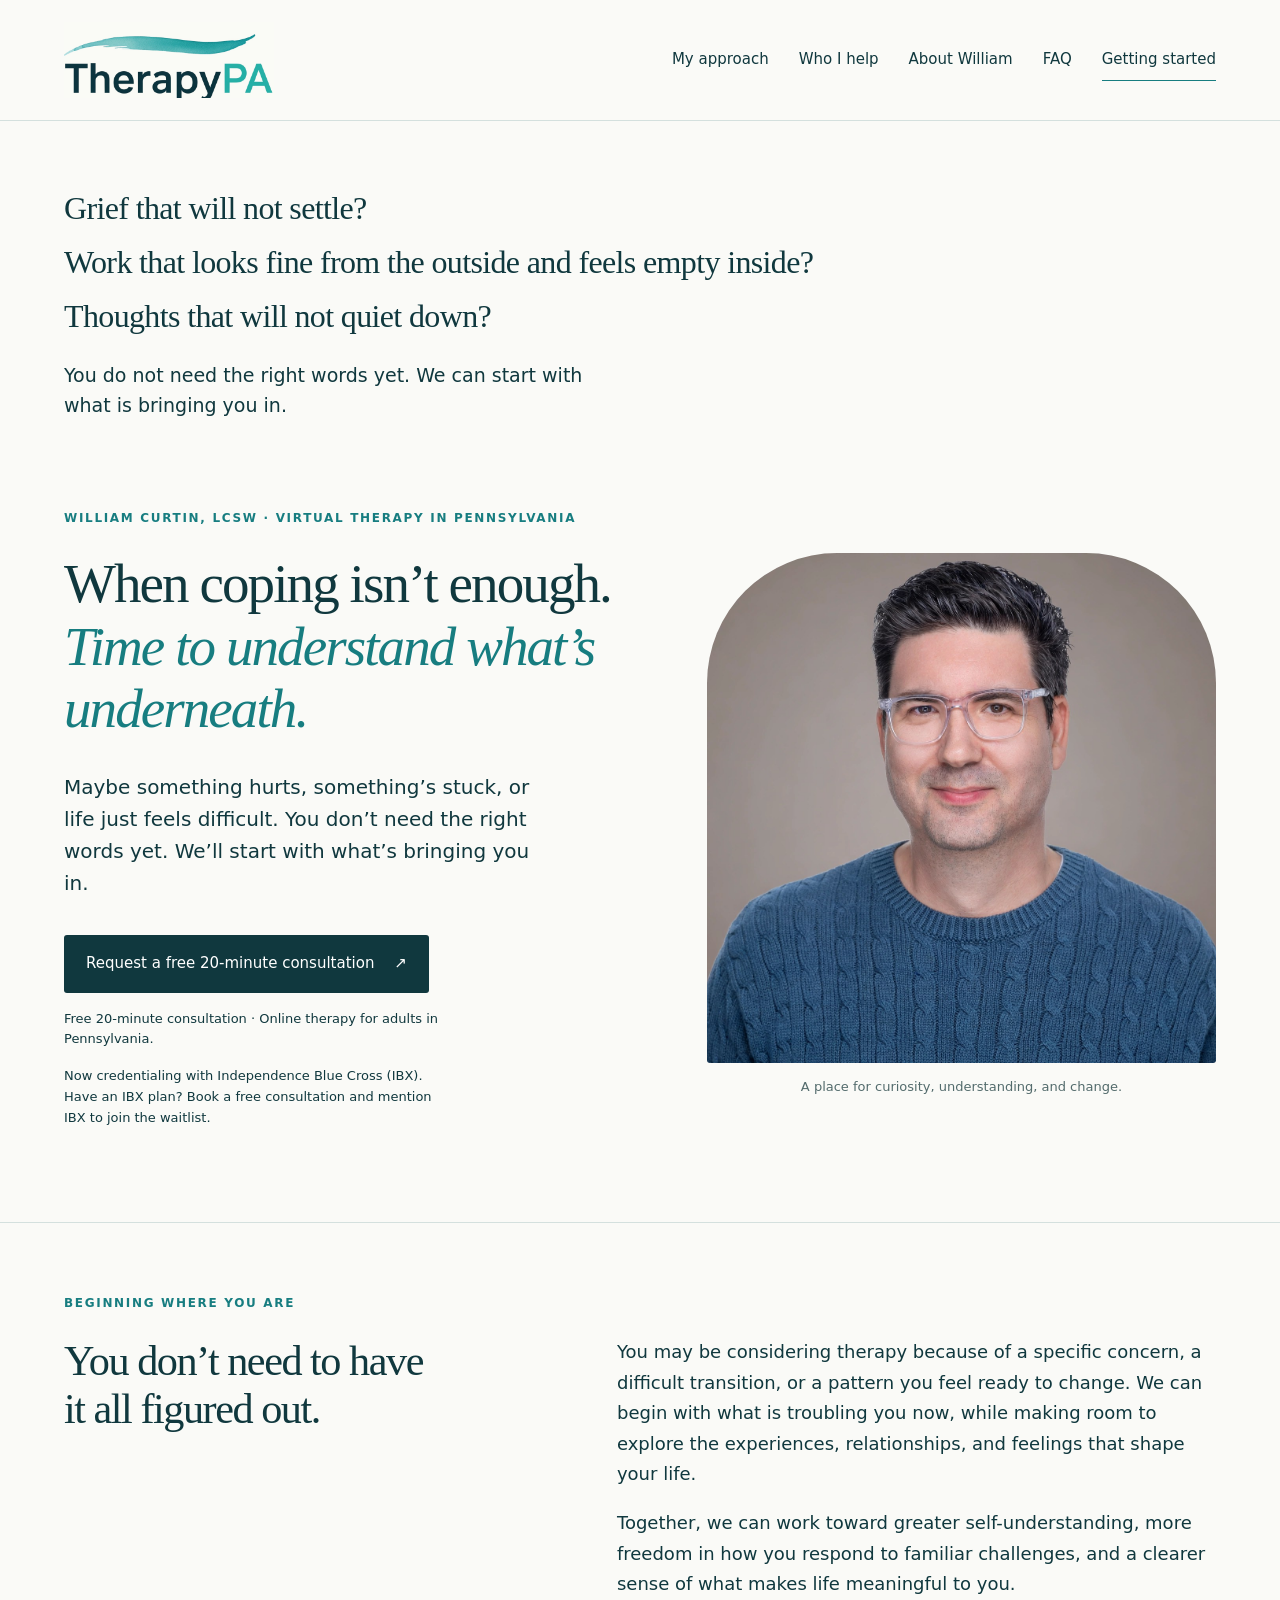
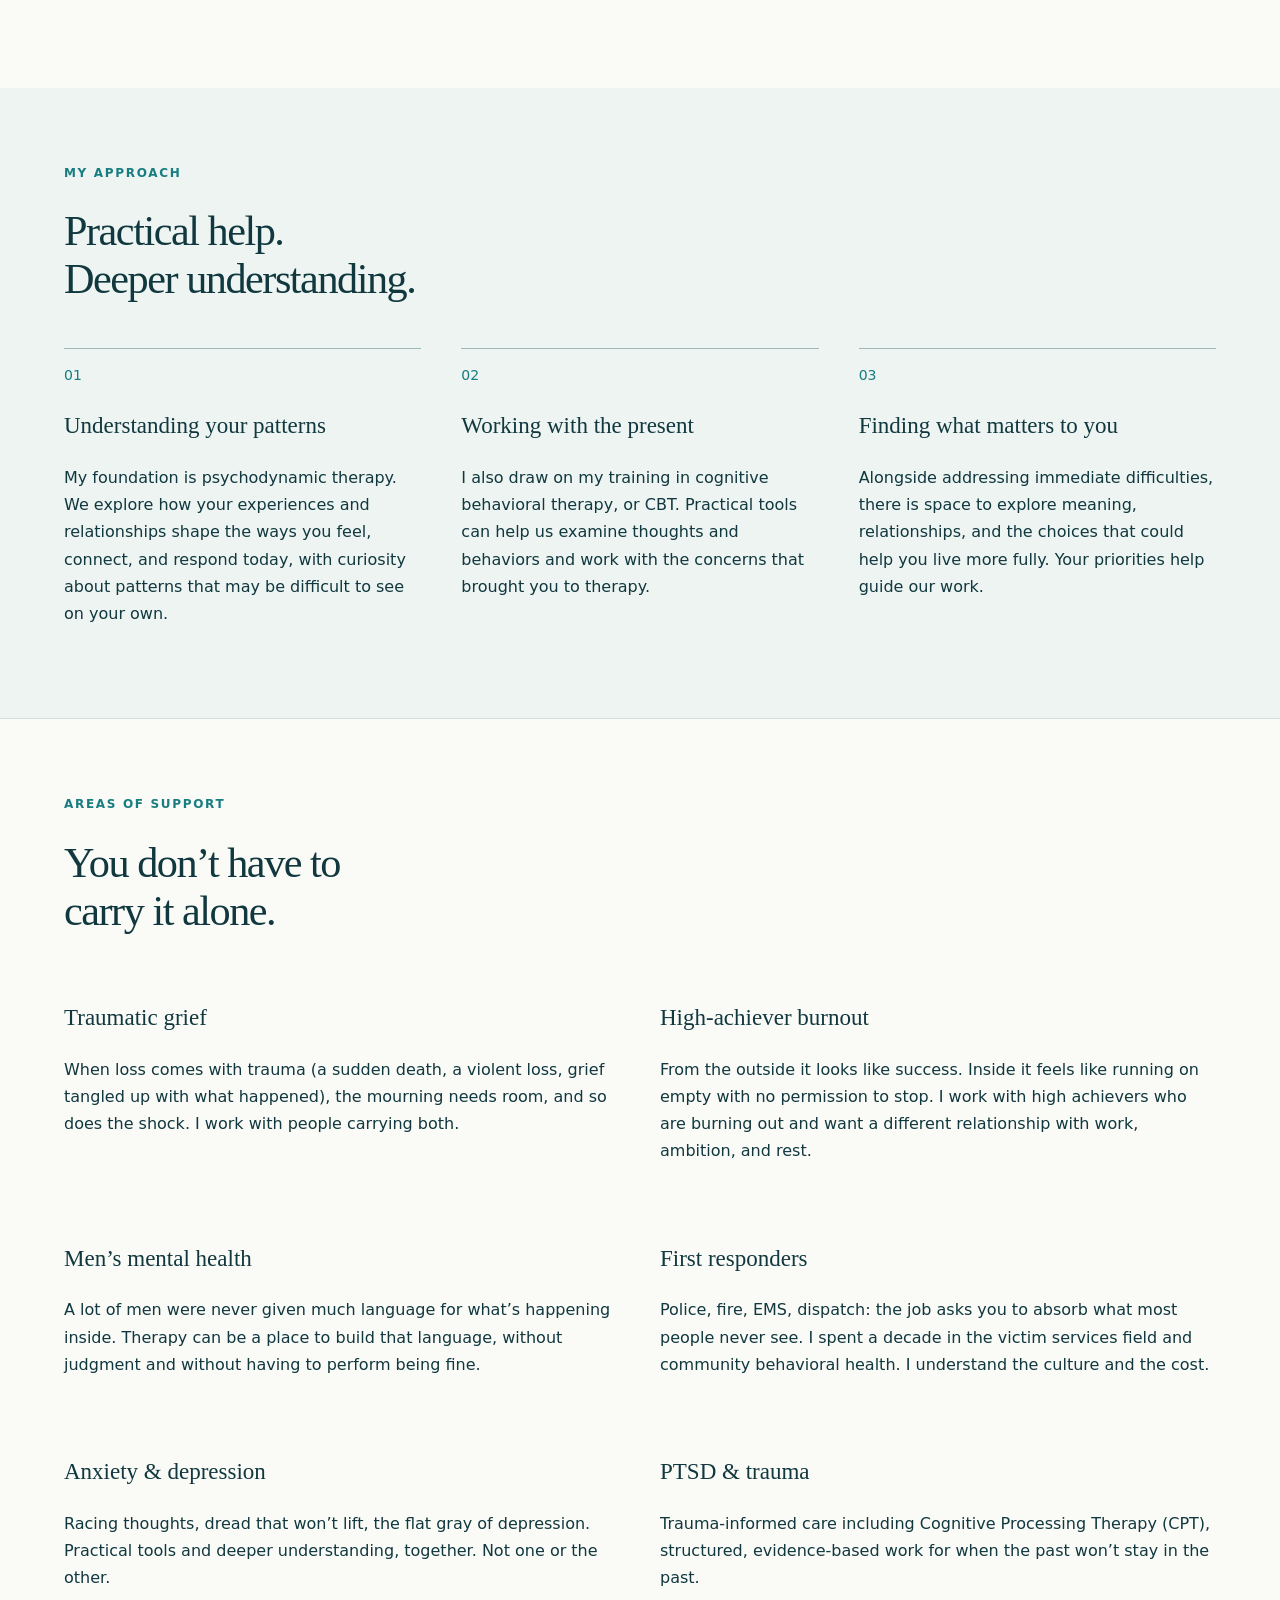
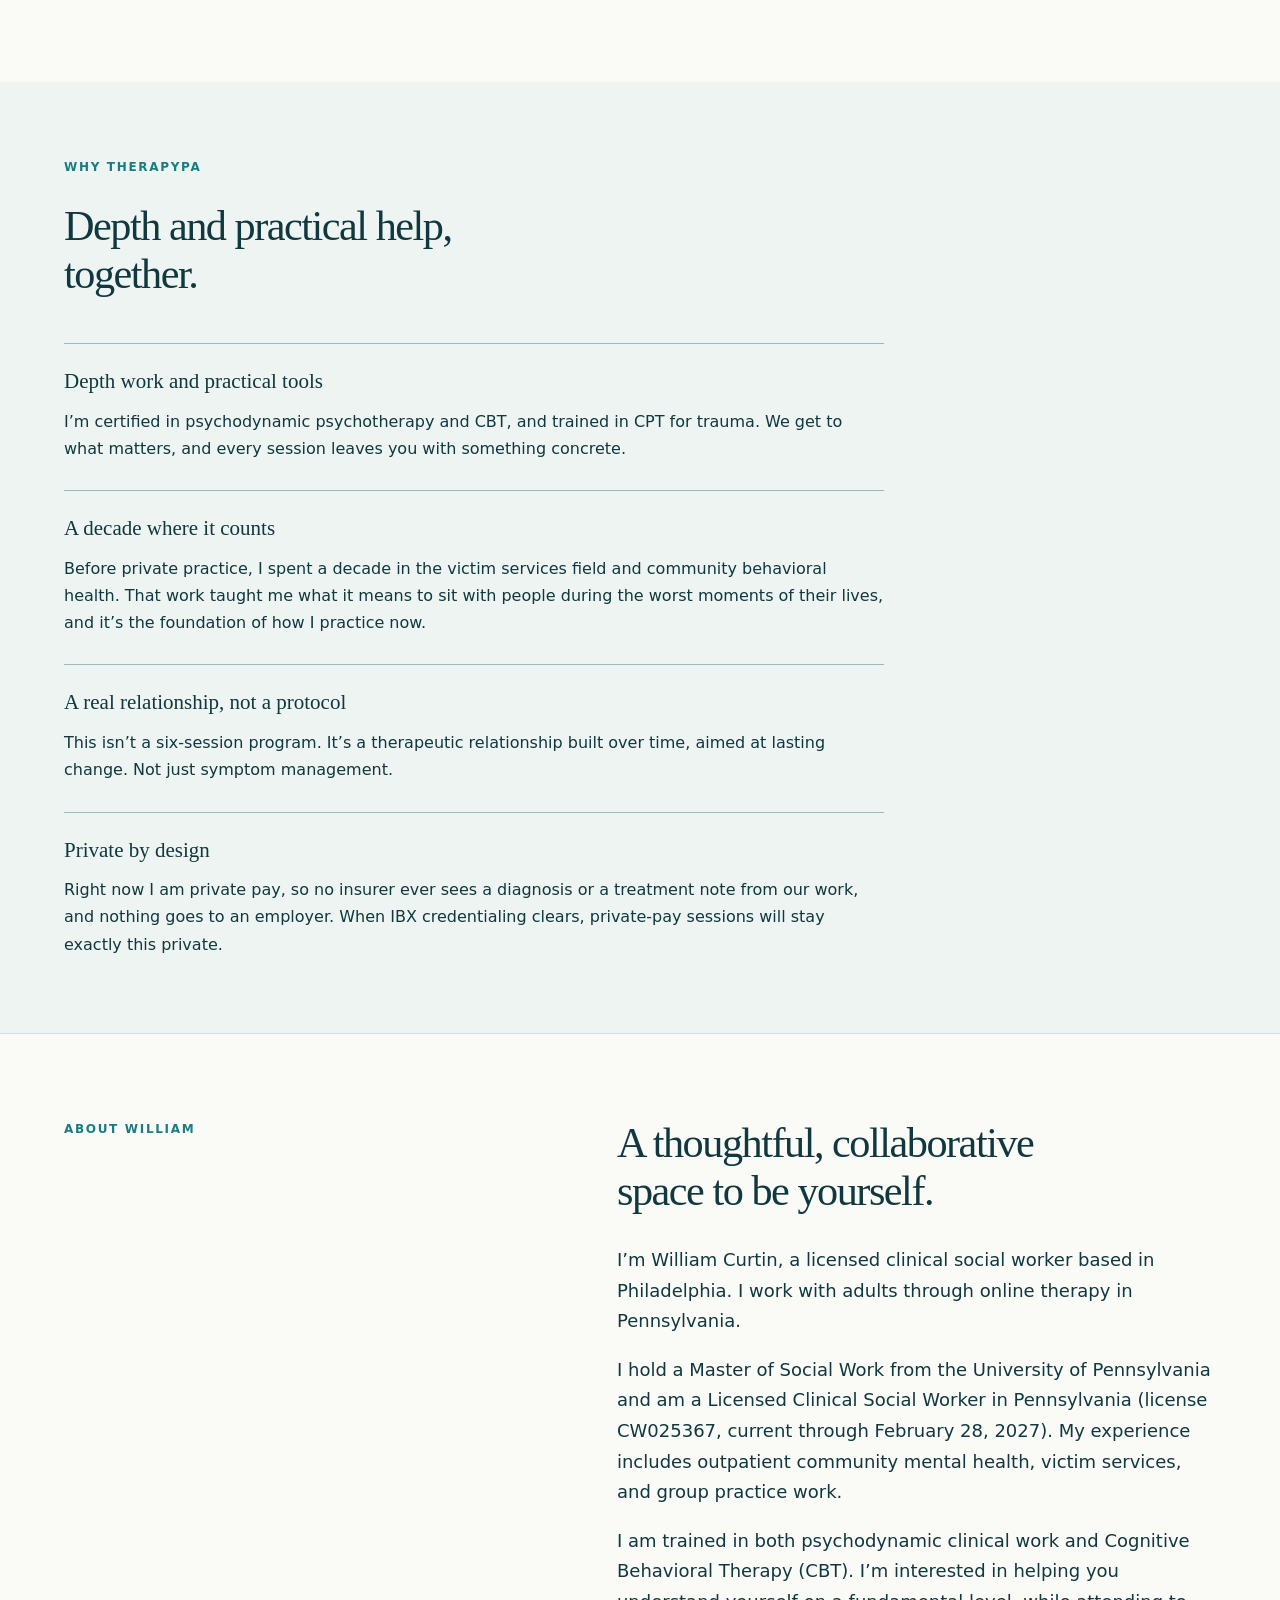
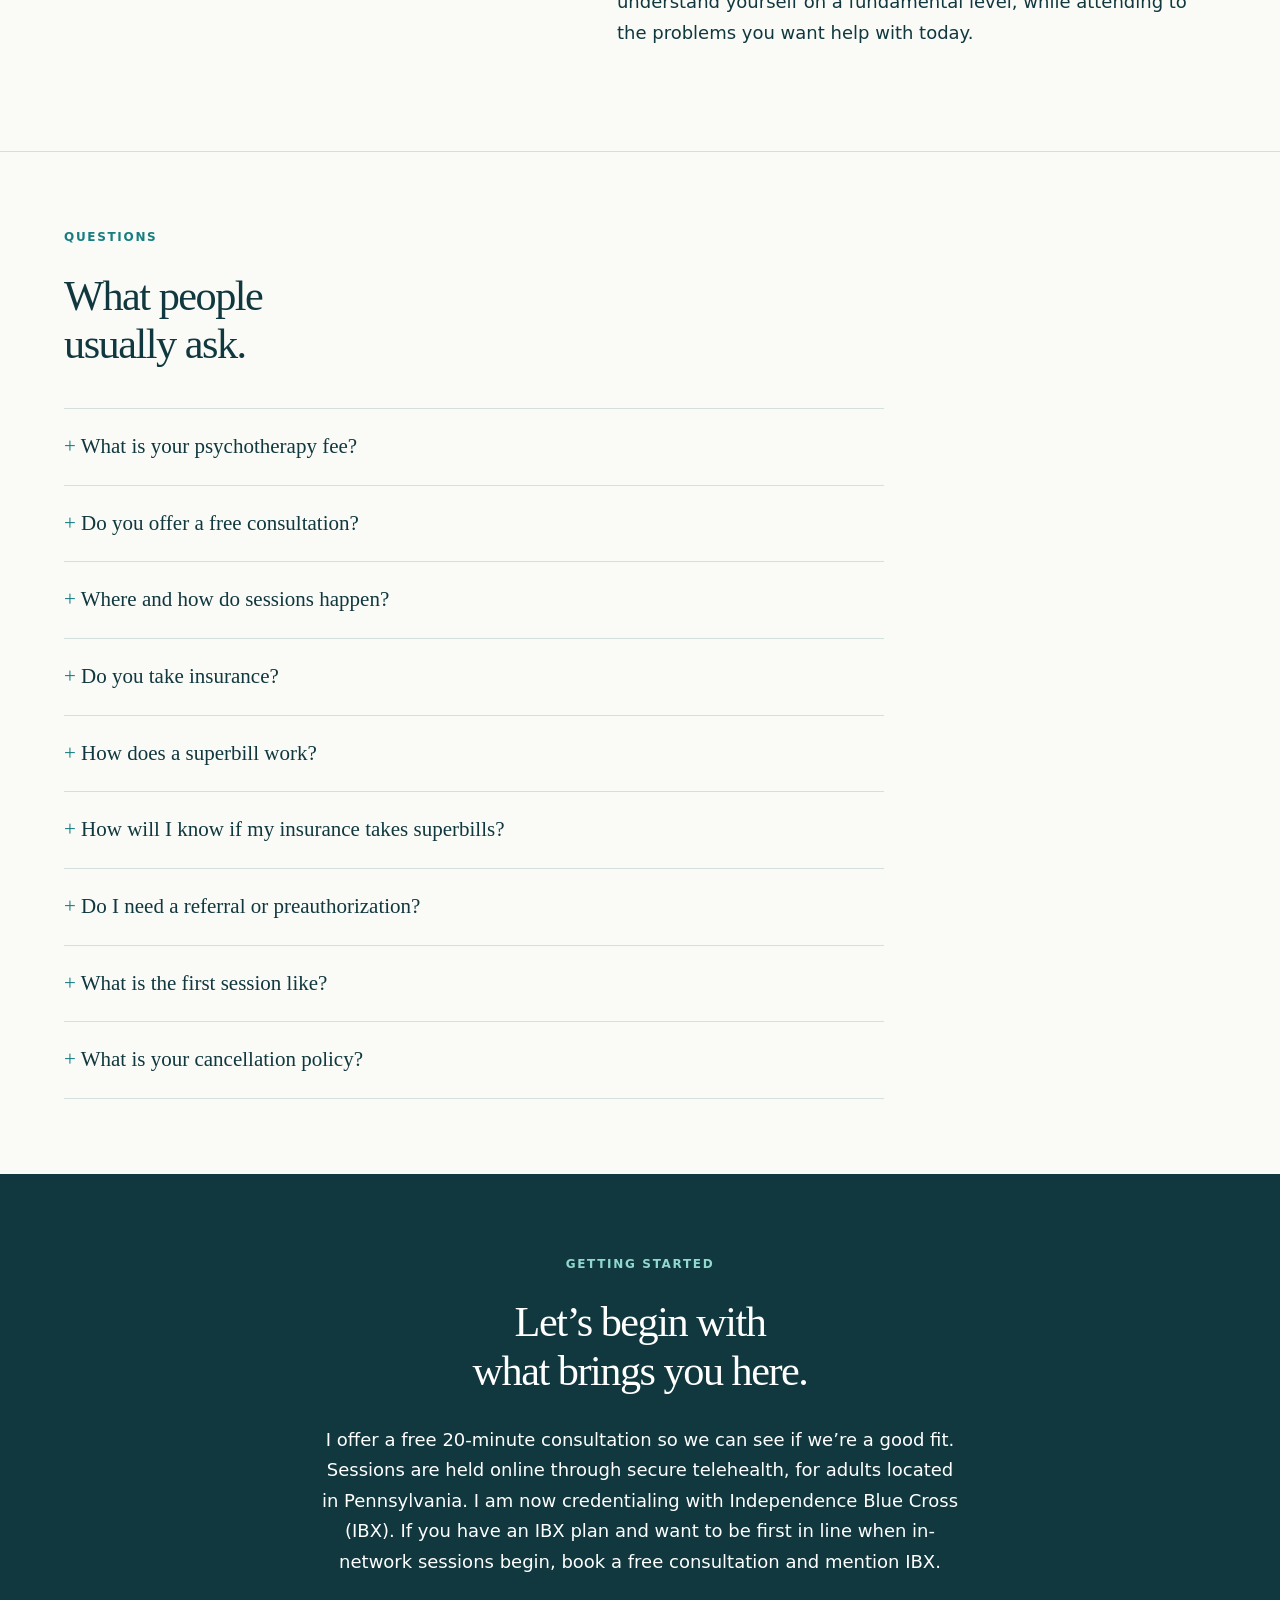
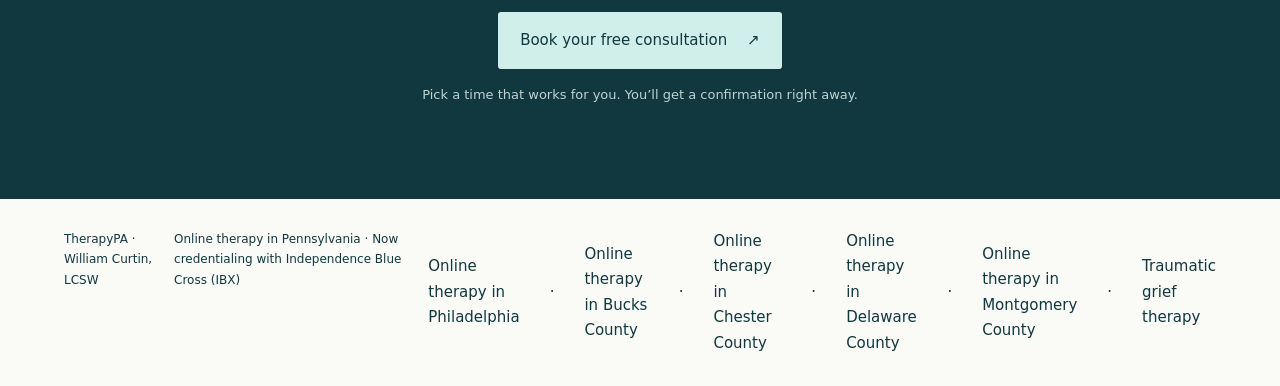
==== index.html @ 2aecbbd6 "Homepage: question-led opening above hero; de-number Areas of support" ====
<!doctype html>
<!-- auto-deploy: github -> cloudflare pages -->
<html lang="en"><head><meta charset="utf-8"><meta name="viewport" content="width=device-width,initial-scale=1"><link rel="canonical" href="https://therapypa.com/"><title>TherapyPA | William Curtin, LCSW · Online therapy in Pennsylvania</title><meta name="description" content="Online therapy for adults in Pennsylvania with William Curtin, LCSW. Secure telehealth, free 20-minute consultation. Now credentialing with IBX.">
<meta property="og:type" content="website">
<meta property="og:title" content="TherapyPA | William Curtin, LCSW · Online therapy in Pennsylvania">
<meta property="og:description" content="Online therapy for adults in Pennsylvania with William Curtin, LCSW. Secure telehealth, free 20-minute consultation. Now credentialing with IBX.">
<meta property="og:url" content="https://therapypa.com/">
<meta property="og:image" content="https://therapypa.com/assets/portrait.jpeg">
<meta name="twitter:card" content="summary_large_image">
<meta name="twitter:title" content="TherapyPA | William Curtin, LCSW · Online therapy in Pennsylvania">
<meta name="twitter:description" content="Online therapy for adults in Pennsylvania with William Curtin, LCSW. Secure telehealth, free 20-minute consultation. Now credentialing with IBX.">
<meta name="twitter:image" content="https://therapypa.com/assets/portrait.jpeg"><link rel="stylesheet" href="style.css"><script type="application/ld+json">
{
  "@context": "https://schema.org",
  "@graph": [
    {
      "@type": "WebSite",
      "@id": "https://therapypa.com/#website",
      "url": "https://therapypa.com/",
      "name": "TherapyPA",
      "publisher": {
        "@id": "https://therapypa.com/#bill-curtin"
      }
    },
    {
      "@type": "WebPage",
      "@id": "https://therapypa.com/#webpage",
      "url": "https://therapypa.com/",
      "name": "TherapyPA | William Curtin, LCSW · Online therapy in Pennsylvania",
      "isPartOf": {
        "@id": "https://therapypa.com/#website"
      },
      "about": {
        "@id": "https://therapypa.com/#bill-curtin"
      },
      "description": "Online therapy for adults in Pennsylvania with William Curtin, LCSW. Secure telehealth, free 20-minute consultation. Now credentialing with IBX."
    },
    {
      "@type": "Person",
      "@id": "https://therapypa.com/#bill-curtin",
      "name": "William Curtin",
      "honorificSuffix": "LCSW",
      "jobTitle": "Licensed Clinical Social Worker",
      "url": "https://therapypa.com/",
      "image": "https://therapypa.com/assets/portrait.jpeg",
      "alumniOf": {
        "@type": "CollegeOrUniversity",
        "name": "University of Pennsylvania"
      },
      "knowsAbout": [
        "Psychodynamic therapy",
        "Cognitive Behavioral Therapy (CBT)",
        "Cognitive Processing Therapy (CPT)",
        "Traumatic grief",
        "High-achiever burnout",
        "Men's mental health",
        "First responder mental health",
        "PTSD and trauma"
      ],
      "description": "Licensed clinical social worker based in Philadelphia, providing online therapy for adults in Pennsylvania. Now credentialing with Independence Blue Cross (IBX)."
    },
    {
      "@type": "ProfessionalService",
      "@id": "https://therapypa.com/#business",
      "name": "TherapyPA",
      "url": "https://therapypa.com/",
      "areaServed": "Pennsylvania",
      "priceRange": "$200",
      "founder": {
        "@id": "https://therapypa.com/#bill-curtin"
      },
      "sameAs": [
        "https://www.linkedin.com/in/william-curtin-lcsw/",
        "https://www.therapyden.com/therapist/william-curtin"
      ]
    },
    {
      "@type": "FAQPage",
      "@id": "https://therapypa.com/#faq",
      "mainEntity": [
        {
          "@type": "Question",
          "name": "What is your psychotherapy fee?",
          "acceptedAnswer": {
            "@type": "Answer",
            "text": "For self-pay, it is $200 per session. Payment is by credit or debit card through the secure client portal, or by Venmo. Depending on availability, I may be able to offer a reduced fee based on financial need."
          }
        },
        {
          "@type": "Question",
          "name": "Do you offer a free consultation?",
          "acceptedAnswer": {
            "@type": "Answer",
            "text": "Yes. A free 20-minute consultation so we can see if we’re a good fit. We’ll talk about what brings you in, any questions you have, and what working together would look like."
          }
        },
        {
          "@type": "Question",
          "name": "Where and how do sessions happen?",
          "acceptedAnswer": {
            "@type": "Answer",
            "text": "All sessions are held online through secure telehealth, for adults located in Pennsylvania."
          }
        },
        {
          "@type": "Question",
          "name": "Do you take insurance?",
          "acceptedAnswer": {
            "@type": "Answer",
            "text": "Not yet. I am currently credentialing with Independence Blue Cross (IBX) for in-network therapy. Until credentialing clears, sessions are private pay. I provide superbills (a detailed receipt) you can submit to your insurer for out-of-network reimbursement."
          }
        },
        {
          "@type": "Question",
          "name": "How does a superbill work?",
          "acceptedAnswer": {
            "@type": "Answer",
            "text": "You pay me directly. I provide a superbill on request. You submit it to your insurance company. Your insurance may reimburse part of the cost."
          }
        },
        {
          "@type": "Question",
          "name": "How will I know if my insurance takes superbills?",
          "acceptedAnswer": {
            "@type": "Answer",
            "text": "You will have to call your insurance company and ask the following questions: Do I have out-of-network mental health benefits? Is prior authorization required? Do I need to pay an annual deductible first? What is the reimbursement rate? Are there any session limits per year? What information is needed on the superbill? How do I submit the superbill (online, mail, app)? How long does it take to be reimbursed?"
          }
        },
        {
          "@type": "Question",
          "name": "Do I need a referral or preauthorization?",
          "acceptedAnswer": {
            "@type": "Answer",
            "text": "No. For routine outpatient therapy with IBX plans, no referral or preauthorization is needed. I verify your benefits before we begin so there are no surprises."
          }
        },
        {
          "@type": "Question",
          "name": "What is the first session like?",
          "acceptedAnswer": {
            "@type": "Answer",
            "text": "We’ll talk about what brings you in, what you want to be different, and how we might work together. There’s no pressure to have it all figured out. Beginning where you are is the whole point."
          }
        },
        {
          "@type": "Question",
          "name": "What is your cancellation policy?",
          "acceptedAnswer": {
            "@type": "Answer",
            "text": "Please give at least 24 hours’ notice if you need to cancel or reschedule. Late cancellations and missed sessions are charged the full fee, except in true emergencies."
          }
        }
      ]
    }
  ]
}
</script></head><body><a class="skip" href="#main">Skip to content</a><header><a href="#" class="brand" aria-label="TherapyPA home"><span class="logo"><img src="assets/logo.jpeg" alt="TherapyPA logo"></span></a><nav aria-label="Main navigation"><a href="#approach">My approach</a><a href="#work">Who I help</a><a href="#about">About William</a><a href="#faq">FAQ</a><a class="nav-cta" href="#start">Getting started</a></nav></header><main id="main"><section class="questions" aria-label="Questions people bring to therapy"><p>Grief that will not settle?</p><p>Work that looks fine from the outside and feels empty inside?</p><p>Thoughts that will not quiet down?</p><p class="questions-close">You do not need the right words yet. We can start with what is bringing you in.</p></section><section class="hero"><div class="intro"><p class="eyebrow">William Curtin, LCSW · Virtual therapy in Pennsylvania</p><h1>When coping isn’t enough.<br><em>Time to understand what’s underneath.</em></h1><p class="lead">Maybe something hurts, something’s stuck, or life just feels difficult. You don’t need the right words yet. We’ll start with what’s bringing you in.</p><a class="button" href="https://calendly.com/bill-therapypa/20min" target="_blank" rel="noopener">Request a free 20-minute consultation <span aria-hidden="true">↗</span></a><p class="small">Free 20-minute consultation · Online therapy for adults in Pennsylvania.</p><p class="small">Now credentialing with Independence Blue Cross (IBX). Have an IBX plan? Book a free consultation and mention IBX to join the waitlist.</p></div><figure><img src="assets/portrait.jpeg" alt="William Curtin, licensed clinical social worker"><figcaption>A place for curiosity, understanding, and change.</figcaption></figure></section><section class="opening"><p class="eyebrow">Beginning where you are</p><h2>You don’t need to have<br>it all figured out.</h2><div><p>You may be considering therapy because of a specific concern, a difficult transition, or a pattern you feel ready to change. We can begin with what is troubling you now, while making room to explore the experiences, relationships, and feelings that shape your life.</p><p>Together, we can work toward greater self-understanding, more freedom in how you respond to familiar challenges, and a clearer sense of what makes life meaningful to you.</p></div></section><section id="approach" class="approach"><p class="eyebrow">My approach</p><h2>Practical help.<br>Deeper understanding.</h2><div class="columns"><article><span class="number">01</span><h3>Understanding your patterns</h3><p>My foundation is psychodynamic therapy. We explore how your experiences and relationships shape the ways you feel, connect, and respond today, with curiosity about patterns that may be difficult to see on your own.</p></article><article><span class="number">02</span><h3>Working with the present</h3><p>I also draw on my training in cognitive behavioral therapy, or CBT. Practical tools can help us examine thoughts and behaviors and work with the concerns that brought you to therapy.</p></article><article><span class="number">03</span><h3>Finding what matters to you</h3><p>Alongside addressing immediate difficulties, there is space to explore meaning, relationships, and the choices that could help you live more fully. Your priorities help guide our work.</p></article></div></section><section id="work" class="specialties"><p class="eyebrow">Areas of support</p><h2>You don’t have to<br>carry it alone.</h2><div class="columns"><article><h3>Traumatic grief</h3><p>When loss comes with trauma (a sudden death, a violent loss, grief tangled up with what happened), the mourning needs room, and so does the shock. I work with people carrying both.</p></article><article><h3>High-achiever burnout</h3><p>From the outside it looks like success. Inside it feels like running on empty with no permission to stop. I work with high achievers who are burning out and want a different relationship with work, ambition, and rest.</p></article><article><h3>Men’s mental health</h3><p>A lot of men were never given much language for what’s happening inside. Therapy can be a place to build that language, without judgment and without having to perform being fine.</p></article><article><h3>First responders</h3><p>Police, fire, EMS, dispatch: the job asks you to absorb what most people never see. I spent a decade in the victim services field and community behavioral health. I understand the culture and the cost.</p></article><article><h3>Anxiety &amp; depression</h3><p>Racing thoughts, dread that won’t lift, the flat gray of depression. Practical tools and deeper understanding, together. Not one or the other.</p></article><article><h3>PTSD &amp; trauma</h3><p>Trauma-informed care including Cognitive Processing Therapy (CPT), structured, evidence-based work for when the past won’t stay in the past.</p></article></div></section><section class="why"><p class="eyebrow">Why TherapyPA</p><h2>Depth and practical help,<br>together.</h2><ul><li><strong>Depth work and practical tools</strong><p>I’m certified in psychodynamic psychotherapy and CBT, and trained in CPT for trauma. We get to what matters, and every session leaves you with something concrete.</p></li><li><strong>A decade where it counts</strong><p>Before private practice, I spent a decade in the victim services field and community behavioral health. That work taught me what it means to sit with people during the worst moments of their lives, and it’s the foundation of how I practice now.</p></li><li><strong>A real relationship, not a protocol</strong><p>This isn’t a six-session program. It’s a therapeutic relationship built over time, aimed at lasting change. Not just symptom management.</p></li><li><strong>Private by design</strong><p>Right now I am private pay, so no insurer ever sees a diagnosis or a treatment note from our work, and nothing goes to an employer. When IBX credentialing clears, private-pay sessions will stay exactly this private.</p></li></ul></section><section id="about" class="about"><p class="eyebrow">About William</p><div><h2>A thoughtful, collaborative<br>space to be yourself.</h2><p>I’m William Curtin, a licensed clinical social worker based in Philadelphia. I work with adults through online therapy in Pennsylvania.</p><p>I hold a Master of Social Work from the University of Pennsylvania and am a Licensed Clinical Social Worker in Pennsylvania (license CW025367, current through February 28, 2027). My experience includes outpatient community mental health, victim services, and group practice work.</p><p>I am trained in both psychodynamic clinical work and Cognitive Behavioral Therapy (CBT). I’m interested in helping you understand yourself on a fundamental level, while attending to the problems you want help with today.</p></div></section><section id="faq" class="faq"><p class="eyebrow">Questions</p><h2>What people<br>usually ask.</h2><div class="qa"><details><summary>What is your psychotherapy fee?</summary><p>For self-pay, it is $200 per session. Payment is by credit or debit card through the secure client portal, or by Venmo. Depending on availability, I may be able to offer a reduced fee based on financial need.</p></details><details><summary>Do you offer a free consultation?</summary><p>Yes. A free 20-minute consultation so we can see if we’re a good fit. We’ll talk about what brings you in, any questions you have, and what working together would look like.</p></details><details><summary>Where and how do sessions happen?</summary><p>All sessions are held online through secure telehealth, for adults located in Pennsylvania.</p></details><details><summary>Do you take insurance?</summary><p>Not yet. I am currently credentialing with Independence Blue Cross (IBX) for in-network therapy. Until credentialing clears, sessions are private pay. I provide superbills (a detailed receipt) you can submit to your insurer for out-of-network reimbursement.</p></details><details><summary>How does a superbill work?</summary><p>You pay me directly. I provide a superbill on request. You submit it to your insurance company. Your insurance may reimburse part of the cost.</p></details><details><summary>How will I know if my insurance takes superbills?</summary><p>You will have to call your insurance company and ask the following questions:</p><ul><li>Do I have out-of-network mental health benefits?</li><li>Is prior authorization required?</li><li>Do I need to pay an annual deductible first?</li><li>What is the reimbursement rate?</li><li>Are there any session limits per year?</li><li>What information is needed on the superbill?</li><li>How do I submit the superbill (online, mail, app)?</li><li>How long does it take to be reimbursed?</li></ul></details><details><summary>Do I need a referral or preauthorization?</summary><p>No. For routine outpatient therapy with IBX plans, no referral or preauthorization is needed. I verify your benefits before we begin so there are no surprises.</p></details><details><summary>What is the first session like?</summary><p>We’ll talk about what brings you in, what you want to be different, and how we might work together. There’s no pressure to have it all figured out. Beginning where you are is the whole point.</p></details><details><summary>What is your cancellation policy?</summary><p>Please give at least 24 hours’ notice if you need to cancel or reschedule. Late cancellations and missed sessions are charged the full fee, except in true emergencies.</p></details></div></section><section id="start" class="start"><p class="eyebrow">Getting started</p><h2>Let’s begin with<br>what brings you here.</h2><p>I offer a free 20-minute consultation so we can see if we’re a good fit. Sessions are held online through secure telehealth, for adults located in Pennsylvania. I am now credentialing with Independence Blue Cross (IBX). If you have an IBX plan and want to be first in line when in-network sessions begin, book a free consultation and mention IBX.</p><a class="button light" href="https://calendly.com/bill-therapypa/20min" target="_blank" rel="noopener">Book your free consultation <span aria-hidden="true">↗</span></a><p class="small">Pick a time that works for you. You’ll get a confirmation right away.</p></section></main><footer><span>TherapyPA · William Curtin, LCSW</span><span>Online therapy in Pennsylvania · Now credentialing with Independence Blue Cross (IBX)</span><nav aria-label="More pages"><a href="/philadelphia/">Online therapy in Philadelphia</a><span aria-hidden="true"> · </span><a href="/bucks-county/">Online therapy in Bucks County</a><span aria-hidden="true"> · </span><a href="/chester-county/">Online therapy in Chester County</a><span aria-hidden="true"> · </span><a href="/delaware-county/">Online therapy in Delaware County</a><span aria-hidden="true"> · </span><a href="/montgomery-county/">Online therapy in Montgomery County</a><span aria-hidden="true"> · </span><a href="/traumatic-grief/">Traumatic grief therapy</a></nav></footer></body></html>
---- style.css ----
:root{--ink:#10383e;--teal:#177d80;--paper:#fafaf7;--line:#d4e0de}*{box-sizing:border-box}html{scroll-behavior:smooth;scroll-padding-top:30px}body{margin:0;background:var(--paper);color:var(--ink);font:18px/1.7 system-ui,-apple-system,sans-serif}a{color:inherit}header{max-width:1320px;margin:auto;padding:22px 5%;display:flex;align-items:center;justify-content:space-between;gap:24px;border-bottom:1px solid var(--line)}.logo{display:block;width:210px;height:76px;position:relative;overflow:hidden;background:var(--paper)}.logo img{position:absolute;width:320px;max-width:none;left:-56px;top:-114px}nav{display:flex;gap:30px;align-items:center;font-size:15px}nav a{text-decoration:none}.nav-cta{border-bottom:1px solid var(--teal);padding:8px 0}main{max-width:1320px;margin:auto}.hero{padding:74px 5% 80px;display:grid;grid-template-columns:1.15fr 1fr;gap:5%;align-items:center}.eyebrow{text-transform:uppercase;letter-spacing:.14em;font-size:12px;font-weight:650;margin:0 0 24px;color:var(--teal)}h1,h2{font-family:Georgia,serif;font-weight:400;letter-spacing:-.035em;line-height:1.14;margin:0 0 30px}h1{font-size:clamp(40px,4.3vw,64px)}h1 em{font-weight:400;color:var(--teal)}h2{font-size:clamp(32px,3.3vw,46px)}h3{font:500 23px/1.3 Georgia,serif}.lead{font-size:20px;max-width:480px;line-height:1.6}.button{display:inline-flex;gap:20px;align-items:center;justify-content:center;background:var(--ink);color:white;padding:16px 22px;border-radius:3px;text-decoration:none;font-size:15px;margin-top:16px}.button:hover{background:var(--teal)}.small{font-size:13px;line-height:1.6;max-width:380px;margin-top:16px}figure{margin:0;align-self:center}figure img{display:block;width:100%;height:510px;object-fit:cover;object-position:62% center;border-radius:130px 130px 3px 3px;background:var(--paper)}figcaption{font-size:13px;margin-top:13px;text-align:center;color:#536b6c}.opening,.about{padding:70px 5%;border-top:1px solid var(--line);display:grid;grid-template-columns:1fr 1.3fr;gap:0 8%}.opening>.eyebrow{grid-column:1/-1}.opening p,.about p{margin-top:0}.approach{padding:75px 5%;background:#edf4f2}.columns{display:grid;grid-template-columns:repeat(3,1fr);gap:40px;margin-top:45px}.columns p{font-size:16px}.number{color:var(--teal);font-size:14px;border-top:1px solid #9bb9b6;display:block;padding-top:15px}.specialties{padding:75px 5%;border-top:1px solid var(--line)}.specialties .columns{grid-template-columns:repeat(2,1fr)}.why{padding:75px 5%;background:#edf4f2}.why ul{list-style:none;margin:45px 0 0;padding:0;display:grid;gap:28px;max-width:820px}.why li{border-top:1px solid #9bb9b6;padding-top:20px}.why li strong{display:block;font-family:Georgia,serif;font-weight:500;font-size:21px;margin-bottom:8px}.why li p{margin:0;font-size:16px}.faq{padding:75px 5%;border-top:1px solid var(--line)}.faq .qa{max-width:820px;margin-top:40px}.faq details{border-top:1px solid var(--line);padding:20px 0}.faq details:last-child{border-bottom:1px solid var(--line)}.faq summary{cursor:pointer;font-family:Georgia,serif;font-size:21px;font-weight:500;list-style:none}.faq summary::-webkit-details-marker{display:none}.faq summary::before{content:"+ ";color:var(--teal)}.faq details[open] summary::before{content:"– "}.faq details p{margin:12px 0 4px;font-size:16px;max-width:700px}.about{padding-top:85px;padding-bottom:85px}.start{background:var(--ink);color:white;text-align:center;padding:80px 8%}.start>.eyebrow{color:#91d8cf}.start p{max-width:640px;margin-left:auto;margin-right:auto}.start .light{color:var(--ink);background:#d0eeea}.start .small{color:#c0d3d1}footer{max-width:1320px;margin:auto;padding:30px 5%;display:flex;justify-content:space-between;gap:20px;font-size:12px}.skip{position:absolute;left:15px;top:-100px;background:white;padding:10px;z-index:5}.skip:focus{top:10px}a:focus-visible{outline:3px solid #b75d18;outline-offset:5px}.questions{padding:66px 5% 2px}.questions p{font-family:Georgia,serif;font-size:clamp(25px,2.5vw,35px);line-height:1.32;letter-spacing:-.02em;margin:0 0 12px;max-width:840px}.questions .questions-close{font-family:inherit;font-size:19px;line-height:1.6;letter-spacing:0;max-width:560px;margin-top:22px}@media(max-width:760px){.questions{padding:42px 6% 0}header{padding:15px 6%;align-items:flex-start;flex-wrap:wrap;gap:12px}nav{gap:20px;font-size:14px;flex-wrap:wrap}.hero{grid-template-columns:1fr;padding:45px 6%;gap:30px}figure{max-width:430px;width:100%;margin:auto}figure img{height:400px}.opening,.about{display:block;padding:48px 6%}.columns{grid-template-columns:1fr;gap:16px}.approach{padding:48px 6%}.start{padding:50px 6%}footer{flex-direction:column}h1{font-size:43px}.eyebrow{font-size:12px;letter-spacing:.09em}}@media(prefers-reduced-motion:reduce){html{scroll-behavior:auto}}
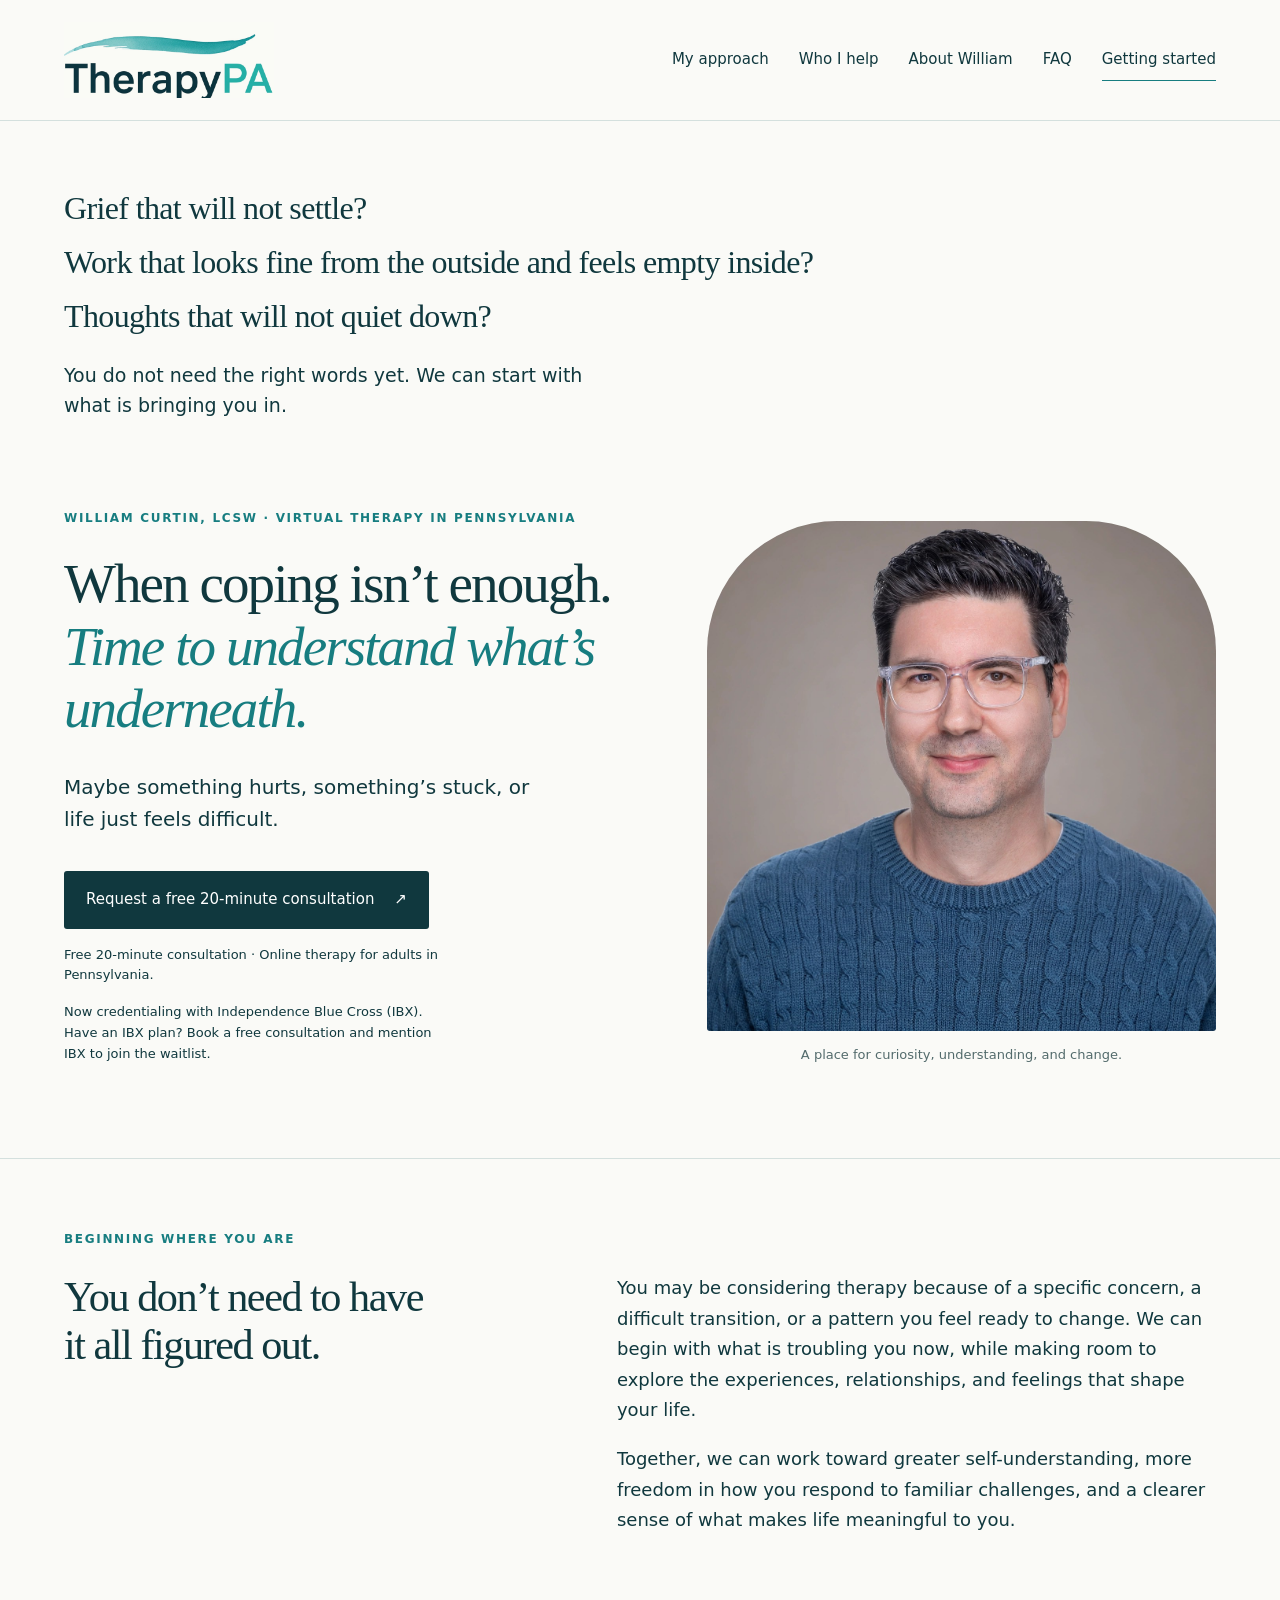
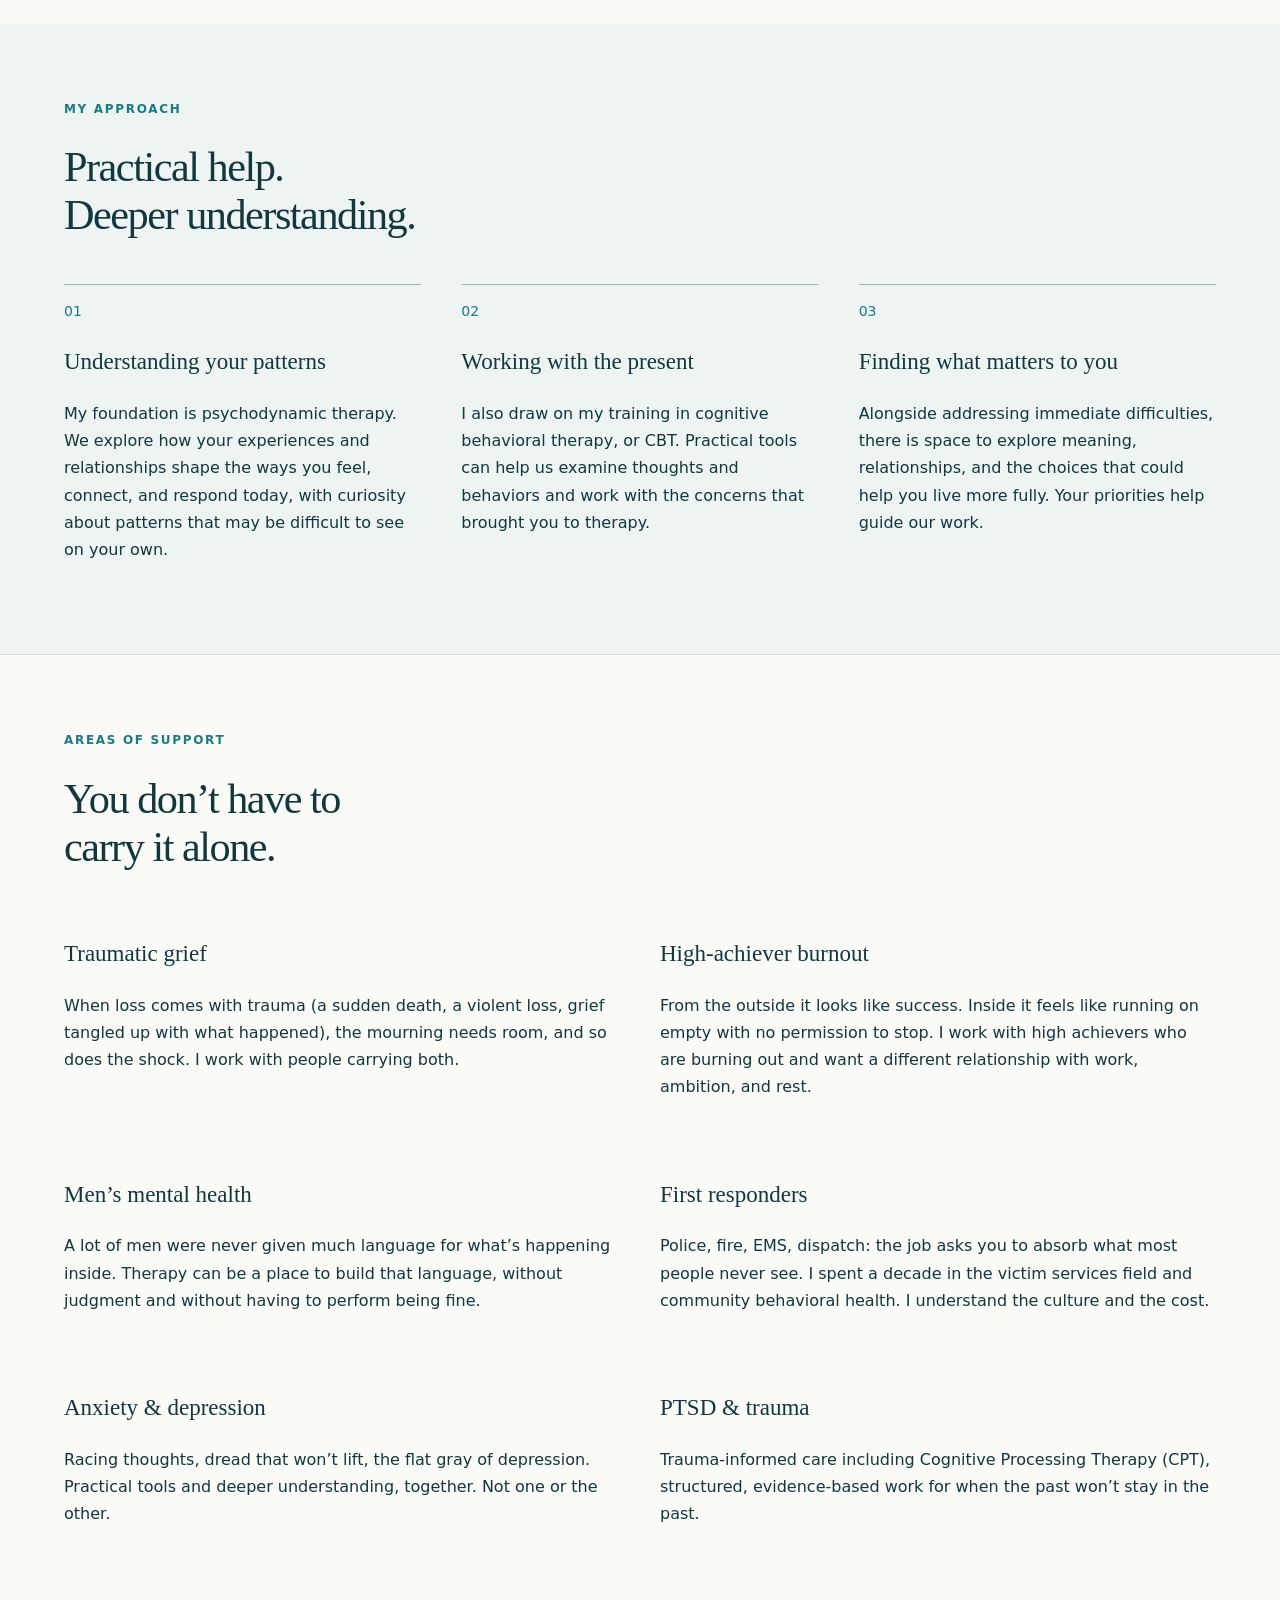
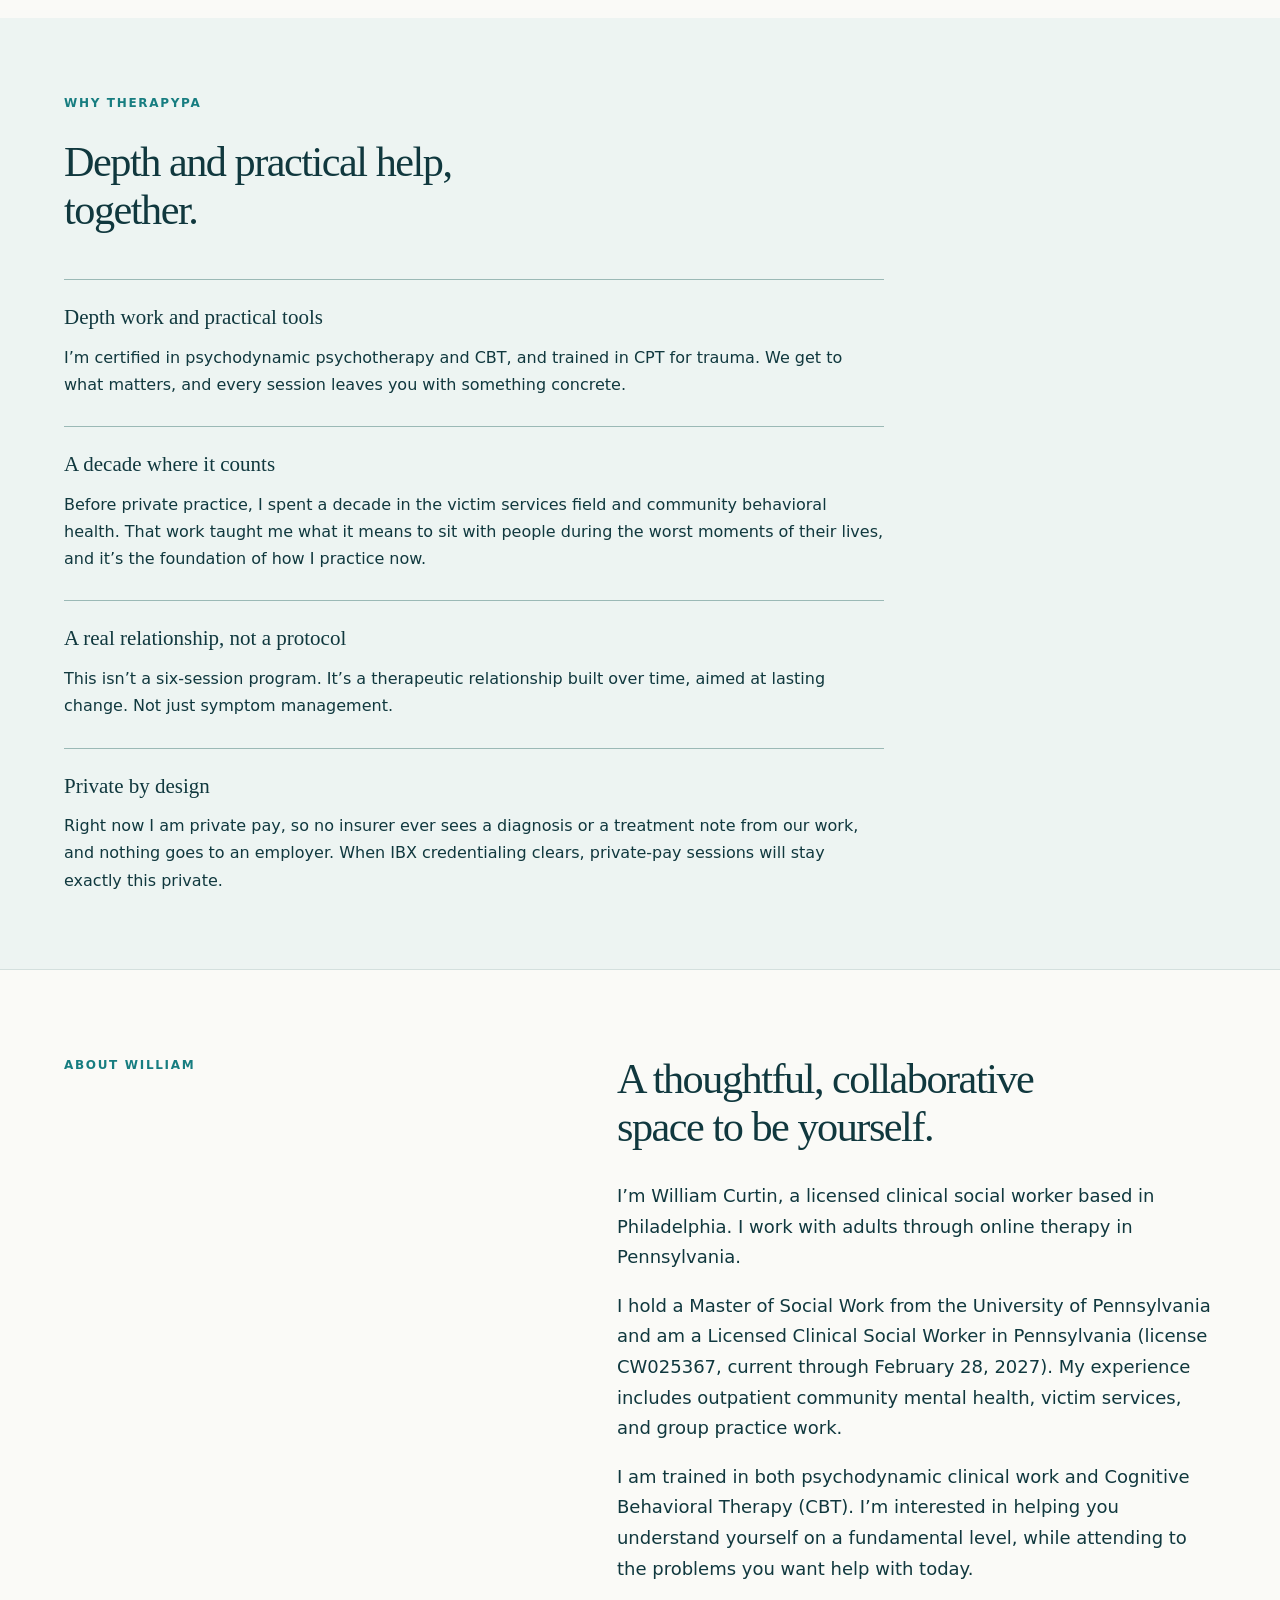
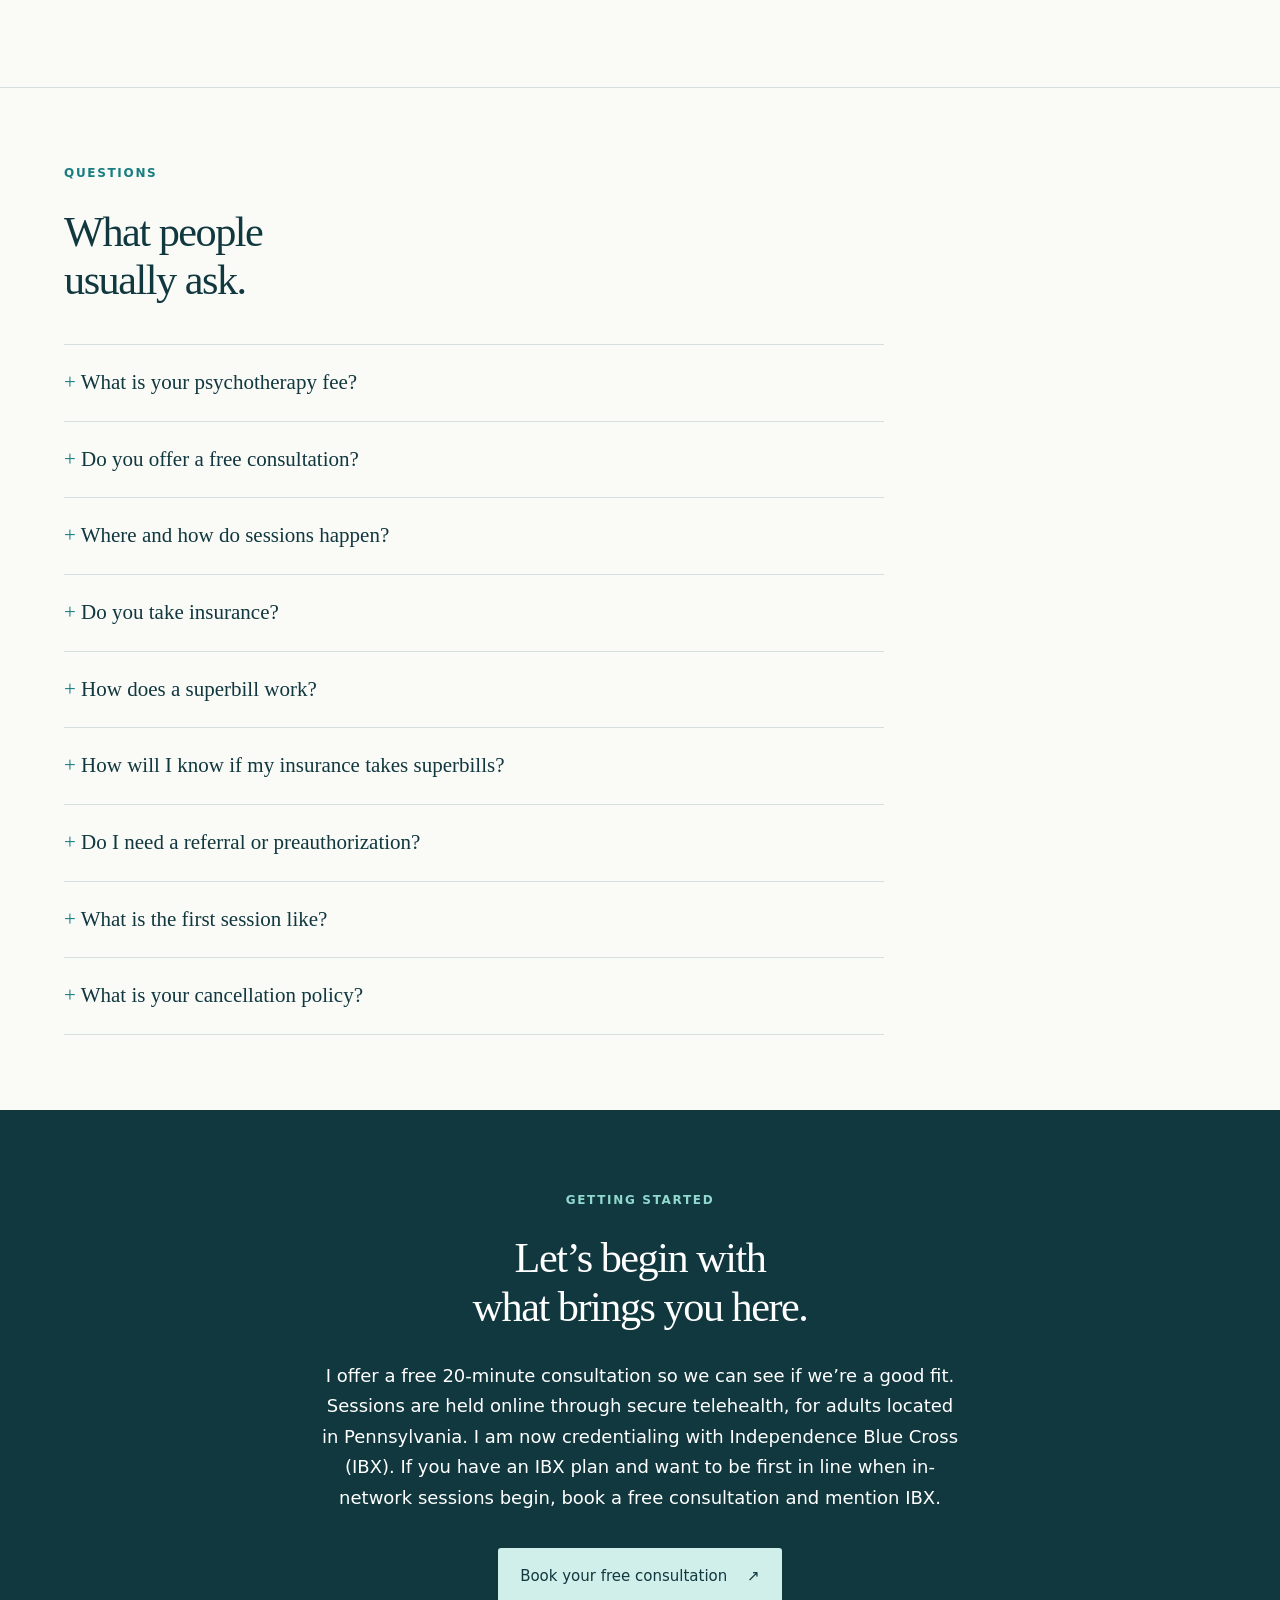
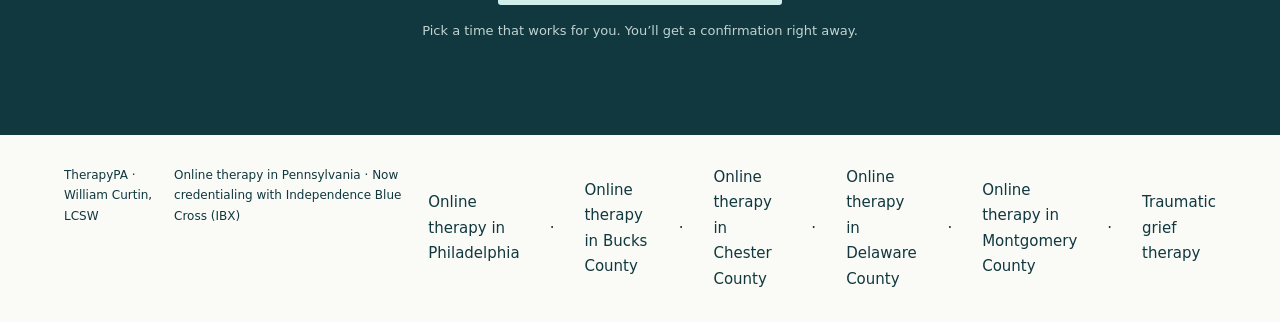
==== commit f380b24a: "Homepage: keep question-led opening, trim repeated line from hero lead" ====
--- a/index.html
+++ b/index.html
@@ -154,4 +154,4 @@
     }
   ]
 }
-</script></head><body><a class="skip" href="#main">Skip to content</a><header><a href="#" class="brand" aria-label="TherapyPA home"><span class="logo"><img src="assets/logo.jpeg" alt="TherapyPA logo"></span></a><nav aria-label="Main navigation"><a href="#approach">My approach</a><a href="#work">Who I help</a><a href="#about">About William</a><a href="#faq">FAQ</a><a class="nav-cta" href="#start">Getting started</a></nav></header><main id="main"><section class="questions" aria-label="Questions people bring to therapy"><p>Grief that will not settle?</p><p>Work that looks fine from the outside and feels empty inside?</p><p>Thoughts that will not quiet down?</p><p class="questions-close">You do not need the right words yet. We can start with what is bringing you in.</p></section><section class="hero"><div class="intro"><p class="eyebrow">William Curtin, LCSW · Virtual therapy in Pennsylvania</p><h1>When coping isn’t enough.<br><em>Time to understand what’s underneath.</em></h1><p class="lead">Maybe something hurts, something’s stuck, or life just feels difficult. You don’t need the right words yet. We’ll start with what’s bringing you in.</p><a class="button" href="https://calendly.com/bill-therapypa/20min" target="_blank" rel="noopener">Request a free 20-minute consultation <span aria-hidden="true">↗</span></a><p class="small">Free 20-minute consultation · Online therapy for adults in Pennsylvania.</p><p class="small">Now credentialing with Independence Blue Cross (IBX). Have an IBX plan? Book a free consultation and mention IBX to join the waitlist.</p></div><figure><img src="assets/portrait.jpeg" alt="William Curtin, licensed clinical social worker"><figcaption>A place for curiosity, understanding, and change.</figcaption></figure></section><section class="opening"><p class="eyebrow">Beginning where you are</p><h2>You don’t need to have<br>it all figured out.</h2><div><p>You may be considering therapy because of a specific concern, a difficult transition, or a pattern you feel ready to change. We can begin with what is troubling you now, while making room to explore the experiences, relationships, and feelings that shape your life.</p><p>Together, we can work toward greater self-understanding, more freedom in how you respond to familiar challenges, and a clearer sense of what makes life meaningful to you.</p></div></section><section id="approach" class="approach"><p class="eyebrow">My approach</p><h2>Practical help.<br>Deeper understanding.</h2><div class="columns"><article><span class="number">01</span><h3>Understanding your patterns</h3><p>My foundation is psychodynamic therapy. We explore how your experiences and relationships shape the ways you feel, connect, and respond today, with curiosity about patterns that may be difficult to see on your own.</p></article><article><span class="number">02</span><h3>Working with the present</h3><p>I also draw on my training in cognitive behavioral therapy, or CBT. Practical tools can help us examine thoughts and behaviors and work with the concerns that brought you to therapy.</p></article><article><span class="number">03</span><h3>Finding what matters to you</h3><p>Alongside addressing immediate difficulties, there is space to explore meaning, relationships, and the choices that could help you live more fully. Your priorities help guide our work.</p></article></div></section><section id="work" class="specialties"><p class="eyebrow">Areas of support</p><h2>You don’t have to<br>carry it alone.</h2><div class="columns"><article><h3>Traumatic grief</h3><p>When loss comes with trauma (a sudden death, a violent loss, grief tangled up with what happened), the mourning needs room, and so does the shock. I work with people carrying both.</p></article><article><h3>High-achiever burnout</h3><p>From the outside it looks like success. Inside it feels like running on empty with no permission to stop. I work with high achievers who are burning out and want a different relationship with work, ambition, and rest.</p></article><article><h3>Men’s mental health</h3><p>A lot of men were never given much language for what’s happening inside. Therapy can be a place to build that language, without judgment and without having to perform being fine.</p></article><article><h3>First responders</h3><p>Police, fire, EMS, dispatch: the job asks you to absorb what most people never see. I spent a decade in the victim services field and community behavioral health. I understand the culture and the cost.</p></article><article><h3>Anxiety &amp; depression</h3><p>Racing thoughts, dread that won’t lift, the flat gray of depression. Practical tools and deeper understanding, together. Not one or the other.</p></article><article><h3>PTSD &amp; trauma</h3><p>Trauma-informed care including Cognitive Processing Therapy (CPT), structured, evidence-based work for when the past won’t stay in the past.</p></article></div></section><section class="why"><p class="eyebrow">Why TherapyPA</p><h2>Depth and practical help,<br>together.</h2><ul><li><strong>Depth work and practical tools</strong><p>I’m certified in psychodynamic psychotherapy and CBT, and trained in CPT for trauma. We get to what matters, and every session leaves you with something concrete.</p></li><li><strong>A decade where it counts</strong><p>Before private practice, I spent a decade in the victim services field and community behavioral health. That work taught me what it means to sit with people during the worst moments of their lives, and it’s the foundation of how I practice now.</p></li><li><strong>A real relationship, not a protocol</strong><p>This isn’t a six-session program. It’s a therapeutic relationship built over time, aimed at lasting change. Not just symptom management.</p></li><li><strong>Private by design</strong><p>Right now I am private pay, so no insurer ever sees a diagnosis or a treatment note from our work, and nothing goes to an employer. When IBX credentialing clears, private-pay sessions will stay exactly this private.</p></li></ul></section><section id="about" class="about"><p class="eyebrow">About William</p><div><h2>A thoughtful, collaborative<br>space to be yourself.</h2><p>I’m William Curtin, a licensed clinical social worker based in Philadelphia. I work with adults through online therapy in Pennsylvania.</p><p>I hold a Master of Social Work from the University of Pennsylvania and am a Licensed Clinical Social Worker in Pennsylvania (license CW025367, current through February 28, 2027). My experience includes outpatient community mental health, victim services, and group practice work.</p><p>I am trained in both psychodynamic clinical work and Cognitive Behavioral Therapy (CBT). I’m interested in helping you understand yourself on a fundamental level, while attending to the problems you want help with today.</p></div></section><section id="faq" class="faq"><p class="eyebrow">Questions</p><h2>What people<br>usually ask.</h2><div class="qa"><details><summary>What is your psychotherapy fee?</summary><p>For self-pay, it is $200 per session. Payment is by credit or debit card through the secure client portal, or by Venmo. Depending on availability, I may be able to offer a reduced fee based on financial need.</p></details><details><summary>Do you offer a free consultation?</summary><p>Yes. A free 20-minute consultation so we can see if we’re a good fit. We’ll talk about what brings you in, any questions you have, and what working together would look like.</p></details><details><summary>Where and how do sessions happen?</summary><p>All sessions are held online through secure telehealth, for adults located in Pennsylvania.</p></details><details><summary>Do you take insurance?</summary><p>Not yet. I am currently credentialing with Independence Blue Cross (IBX) for in-network therapy. Until credentialing clears, sessions are private pay. I provide superbills (a detailed receipt) you can submit to your insurer for out-of-network reimbursement.</p></details><details><summary>How does a superbill work?</summary><p>You pay me directly. I provide a superbill on request. You submit it to your insurance company. Your insurance may reimburse part of the cost.</p></details><details><summary>How will I know if my insurance takes superbills?</summary><p>You will have to call your insurance company and ask the following questions:</p><ul><li>Do I have out-of-network mental health benefits?</li><li>Is prior authorization required?</li><li>Do I need to pay an annual deductible first?</li><li>What is the reimbursement rate?</li><li>Are there any session limits per year?</li><li>What information is needed on the superbill?</li><li>How do I submit the superbill (online, mail, app)?</li><li>How long does it take to be reimbursed?</li></ul></details><details><summary>Do I need a referral or preauthorization?</summary><p>No. For routine outpatient therapy with IBX plans, no referral or preauthorization is needed. I verify your benefits before we begin so there are no surprises.</p></details><details><summary>What is the first session like?</summary><p>We’ll talk about what brings you in, what you want to be different, and how we might work together. There’s no pressure to have it all figured out. Beginning where you are is the whole point.</p></details><details><summary>What is your cancellation policy?</summary><p>Please give at least 24 hours’ notice if you need to cancel or reschedule. Late cancellations and missed sessions are charged the full fee, except in true emergencies.</p></details></div></section><section id="start" class="start"><p class="eyebrow">Getting started</p><h2>Let’s begin with<br>what brings you here.</h2><p>I offer a free 20-minute consultation so we can see if we’re a good fit. Sessions are held online through secure telehealth, for adults located in Pennsylvania. I am now credentialing with Independence Blue Cross (IBX). If you have an IBX plan and want to be first in line when in-network sessions begin, book a free consultation and mention IBX.</p><a class="button light" href="https://calendly.com/bill-therapypa/20min" target="_blank" rel="noopener">Book your free consultation <span aria-hidden="true">↗</span></a><p class="small">Pick a time that works for you. You’ll get a confirmation right away.</p></section></main><footer><span>TherapyPA · William Curtin, LCSW</span><span>Online therapy in Pennsylvania · Now credentialing with Independence Blue Cross (IBX)</span><nav aria-label="More pages"><a href="/philadelphia/">Online therapy in Philadelphia</a><span aria-hidden="true"> · </span><a href="/bucks-county/">Online therapy in Bucks County</a><span aria-hidden="true"> · </span><a href="/chester-county/">Online therapy in Chester County</a><span aria-hidden="true"> · </span><a href="/delaware-county/">Online therapy in Delaware County</a><span aria-hidden="true"> · </span><a href="/montgomery-county/">Online therapy in Montgomery County</a><span aria-hidden="true"> · </span><a href="/traumatic-grief/">Traumatic grief therapy</a></nav></footer></body></html>
+</script></head><body><a class="skip" href="#main">Skip to content</a><header><a href="#" class="brand" aria-label="TherapyPA home"><span class="logo"><img src="assets/logo.jpeg" alt="TherapyPA logo"></span></a><nav aria-label="Main navigation"><a href="#approach">My approach</a><a href="#work">Who I help</a><a href="#about">About William</a><a href="#faq">FAQ</a><a class="nav-cta" href="#start">Getting started</a></nav></header><main id="main"><section class="questions" aria-label="Questions people bring to therapy"><p>Grief that will not settle?</p><p>Work that looks fine from the outside and feels empty inside?</p><p>Thoughts that will not quiet down?</p><p class="questions-close">You do not need the right words yet. We can start with what is bringing you in.</p></section><section class="hero"><div class="intro"><p class="eyebrow">William Curtin, LCSW · Virtual therapy in Pennsylvania</p><h1>When coping isn’t enough.<br><em>Time to understand what’s underneath.</em></h1><p class="lead">Maybe something hurts, something’s stuck, or life just feels difficult.</p><a class="button" href="https://calendly.com/bill-therapypa/20min" target="_blank" rel="noopener">Request a free 20-minute consultation <span aria-hidden="true">↗</span></a><p class="small">Free 20-minute consultation · Online therapy for adults in Pennsylvania.</p><p class="small">Now credentialing with Independence Blue Cross (IBX). Have an IBX plan? Book a free consultation and mention IBX to join the waitlist.</p></div><figure><img src="assets/portrait.jpeg" alt="William Curtin, licensed clinical social worker"><figcaption>A place for curiosity, understanding, and change.</figcaption></figure></section><section class="opening"><p class="eyebrow">Beginning where you are</p><h2>You don’t need to have<br>it all figured out.</h2><div><p>You may be considering therapy because of a specific concern, a difficult transition, or a pattern you feel ready to change. We can begin with what is troubling you now, while making room to explore the experiences, relationships, and feelings that shape your life.</p><p>Together, we can work toward greater self-understanding, more freedom in how you respond to familiar challenges, and a clearer sense of what makes life meaningful to you.</p></div></section><section id="approach" class="approach"><p class="eyebrow">My approach</p><h2>Practical help.<br>Deeper understanding.</h2><div class="columns"><article><span class="number">01</span><h3>Understanding your patterns</h3><p>My foundation is psychodynamic therapy. We explore how your experiences and relationships shape the ways you feel, connect, and respond today, with curiosity about patterns that may be difficult to see on your own.</p></article><article><span class="number">02</span><h3>Working with the present</h3><p>I also draw on my training in cognitive behavioral therapy, or CBT. Practical tools can help us examine thoughts and behaviors and work with the concerns that brought you to therapy.</p></article><article><span class="number">03</span><h3>Finding what matters to you</h3><p>Alongside addressing immediate difficulties, there is space to explore meaning, relationships, and the choices that could help you live more fully. Your priorities help guide our work.</p></article></div></section><section id="work" class="specialties"><p class="eyebrow">Areas of support</p><h2>You don’t have to<br>carry it alone.</h2><div class="columns"><article><h3>Traumatic grief</h3><p>When loss comes with trauma (a sudden death, a violent loss, grief tangled up with what happened), the mourning needs room, and so does the shock. I work with people carrying both.</p></article><article><h3>High-achiever burnout</h3><p>From the outside it looks like success. Inside it feels like running on empty with no permission to stop. I work with high achievers who are burning out and want a different relationship with work, ambition, and rest.</p></article><article><h3>Men’s mental health</h3><p>A lot of men were never given much language for what’s happening inside. Therapy can be a place to build that language, without judgment and without having to perform being fine.</p></article><article><h3>First responders</h3><p>Police, fire, EMS, dispatch: the job asks you to absorb what most people never see. I spent a decade in the victim services field and community behavioral health. I understand the culture and the cost.</p></article><article><h3>Anxiety &amp; depression</h3><p>Racing thoughts, dread that won’t lift, the flat gray of depression. Practical tools and deeper understanding, together. Not one or the other.</p></article><article><h3>PTSD &amp; trauma</h3><p>Trauma-informed care including Cognitive Processing Therapy (CPT), structured, evidence-based work for when the past won’t stay in the past.</p></article></div></section><section class="why"><p class="eyebrow">Why TherapyPA</p><h2>Depth and practical help,<br>together.</h2><ul><li><strong>Depth work and practical tools</strong><p>I’m certified in psychodynamic psychotherapy and CBT, and trained in CPT for trauma. We get to what matters, and every session leaves you with something concrete.</p></li><li><strong>A decade where it counts</strong><p>Before private practice, I spent a decade in the victim services field and community behavioral health. That work taught me what it means to sit with people during the worst moments of their lives, and it’s the foundation of how I practice now.</p></li><li><strong>A real relationship, not a protocol</strong><p>This isn’t a six-session program. It’s a therapeutic relationship built over time, aimed at lasting change. Not just symptom management.</p></li><li><strong>Private by design</strong><p>Right now I am private pay, so no insurer ever sees a diagnosis or a treatment note from our work, and nothing goes to an employer. When IBX credentialing clears, private-pay sessions will stay exactly this private.</p></li></ul></section><section id="about" class="about"><p class="eyebrow">About William</p><div><h2>A thoughtful, collaborative<br>space to be yourself.</h2><p>I’m William Curtin, a licensed clinical social worker based in Philadelphia. I work with adults through online therapy in Pennsylvania.</p><p>I hold a Master of Social Work from the University of Pennsylvania and am a Licensed Clinical Social Worker in Pennsylvania (license CW025367, current through February 28, 2027). My experience includes outpatient community mental health, victim services, and group practice work.</p><p>I am trained in both psychodynamic clinical work and Cognitive Behavioral Therapy (CBT). I’m interested in helping you understand yourself on a fundamental level, while attending to the problems you want help with today.</p></div></section><section id="faq" class="faq"><p class="eyebrow">Questions</p><h2>What people<br>usually ask.</h2><div class="qa"><details><summary>What is your psychotherapy fee?</summary><p>For self-pay, it is $200 per session. Payment is by credit or debit card through the secure client portal, or by Venmo. Depending on availability, I may be able to offer a reduced fee based on financial need.</p></details><details><summary>Do you offer a free consultation?</summary><p>Yes. A free 20-minute consultation so we can see if we’re a good fit. We’ll talk about what brings you in, any questions you have, and what working together would look like.</p></details><details><summary>Where and how do sessions happen?</summary><p>All sessions are held online through secure telehealth, for adults located in Pennsylvania.</p></details><details><summary>Do you take insurance?</summary><p>Not yet. I am currently credentialing with Independence Blue Cross (IBX) for in-network therapy. Until credentialing clears, sessions are private pay. I provide superbills (a detailed receipt) you can submit to your insurer for out-of-network reimbursement.</p></details><details><summary>How does a superbill work?</summary><p>You pay me directly. I provide a superbill on request. You submit it to your insurance company. Your insurance may reimburse part of the cost.</p></details><details><summary>How will I know if my insurance takes superbills?</summary><p>You will have to call your insurance company and ask the following questions:</p><ul><li>Do I have out-of-network mental health benefits?</li><li>Is prior authorization required?</li><li>Do I need to pay an annual deductible first?</li><li>What is the reimbursement rate?</li><li>Are there any session limits per year?</li><li>What information is needed on the superbill?</li><li>How do I submit the superbill (online, mail, app)?</li><li>How long does it take to be reimbursed?</li></ul></details><details><summary>Do I need a referral or preauthorization?</summary><p>No. For routine outpatient therapy with IBX plans, no referral or preauthorization is needed. I verify your benefits before we begin so there are no surprises.</p></details><details><summary>What is the first session like?</summary><p>We’ll talk about what brings you in, what you want to be different, and how we might work together. There’s no pressure to have it all figured out. Beginning where you are is the whole point.</p></details><details><summary>What is your cancellation policy?</summary><p>Please give at least 24 hours’ notice if you need to cancel or reschedule. Late cancellations and missed sessions are charged the full fee, except in true emergencies.</p></details></div></section><section id="start" class="start"><p class="eyebrow">Getting started</p><h2>Let’s begin with<br>what brings you here.</h2><p>I offer a free 20-minute consultation so we can see if we’re a good fit. Sessions are held online through secure telehealth, for adults located in Pennsylvania. I am now credentialing with Independence Blue Cross (IBX). If you have an IBX plan and want to be first in line when in-network sessions begin, book a free consultation and mention IBX.</p><a class="button light" href="https://calendly.com/bill-therapypa/20min" target="_blank" rel="noopener">Book your free consultation <span aria-hidden="true">↗</span></a><p class="small">Pick a time that works for you. You’ll get a confirmation right away.</p></section></main><footer><span>TherapyPA · William Curtin, LCSW</span><span>Online therapy in Pennsylvania · Now credentialing with Independence Blue Cross (IBX)</span><nav aria-label="More pages"><a href="/philadelphia/">Online therapy in Philadelphia</a><span aria-hidden="true"> · </span><a href="/bucks-county/">Online therapy in Bucks County</a><span aria-hidden="true"> · </span><a href="/chester-county/">Online therapy in Chester County</a><span aria-hidden="true"> · </span><a href="/delaware-county/">Online therapy in Delaware County</a><span aria-hidden="true"> · </span><a href="/montgomery-county/">Online therapy in Montgomery County</a><span aria-hidden="true"> · </span><a href="/traumatic-grief/">Traumatic grief therapy</a></nav></footer></body></html>
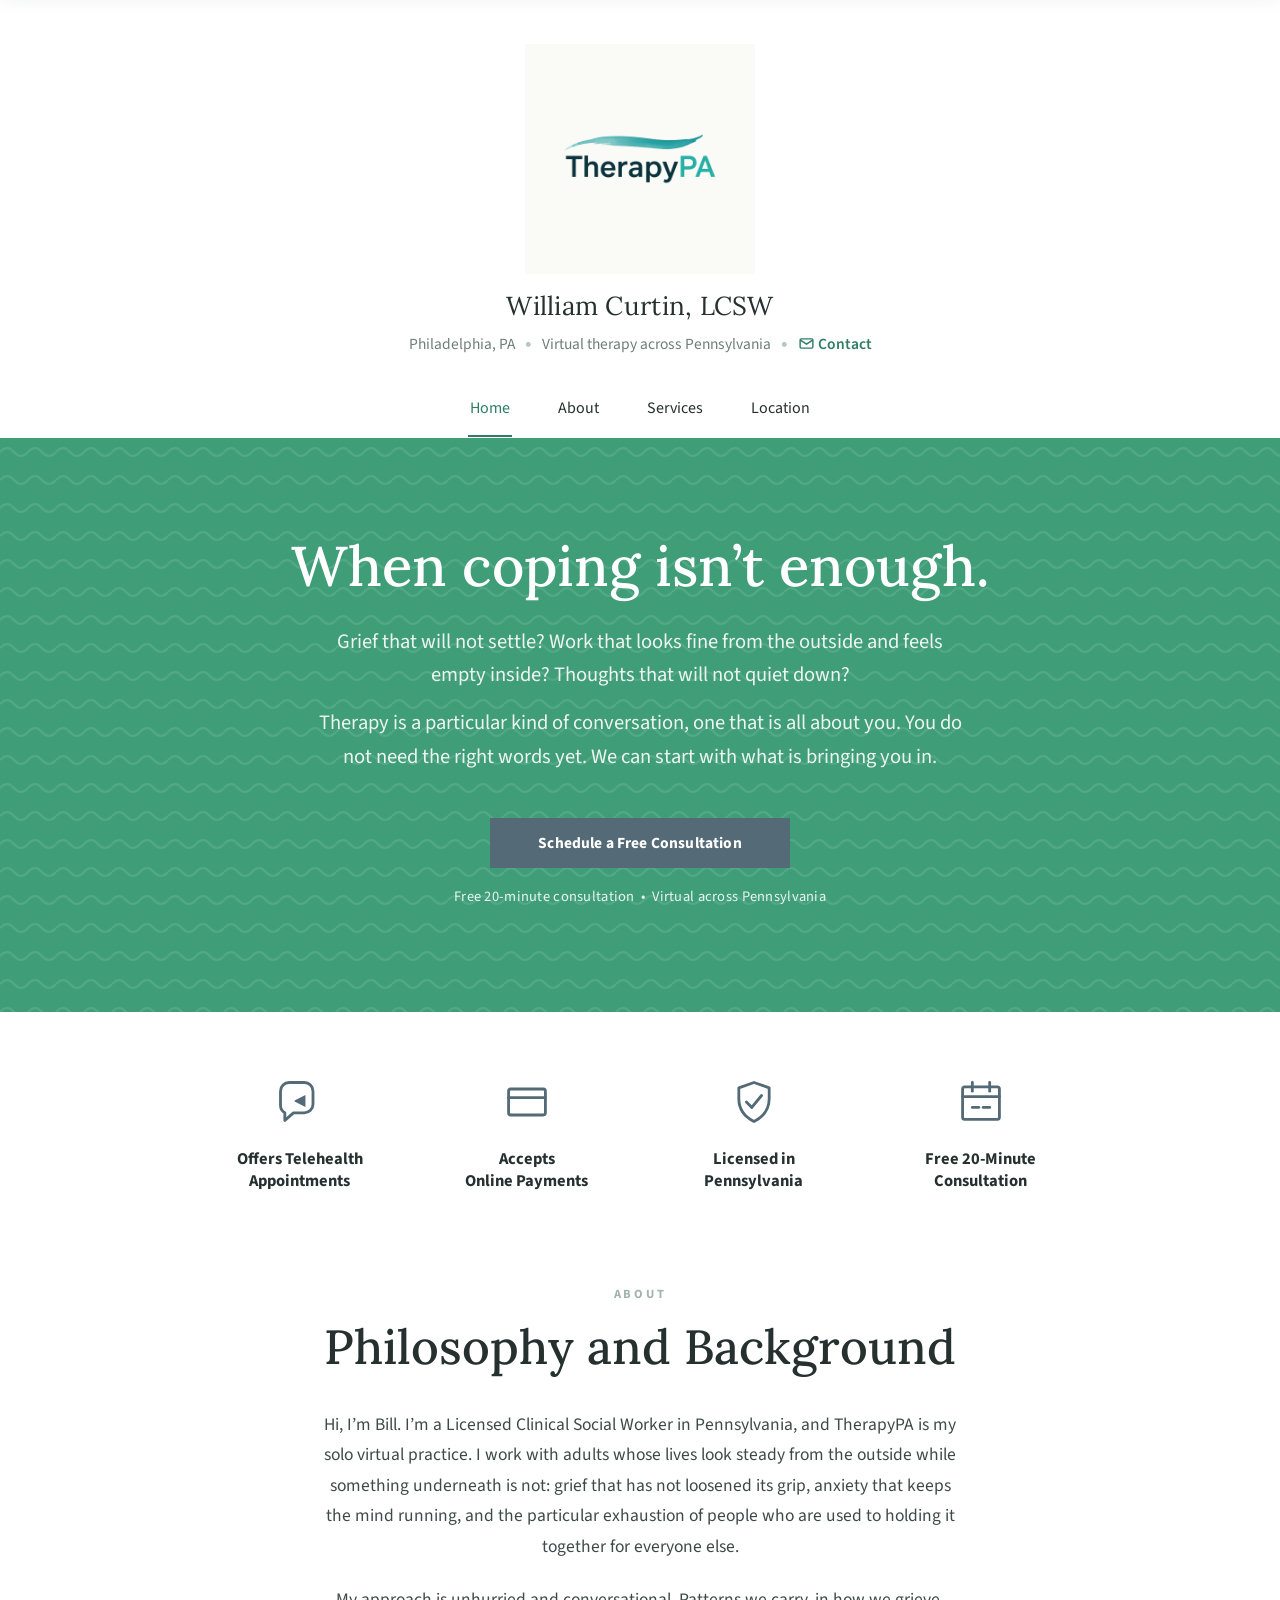
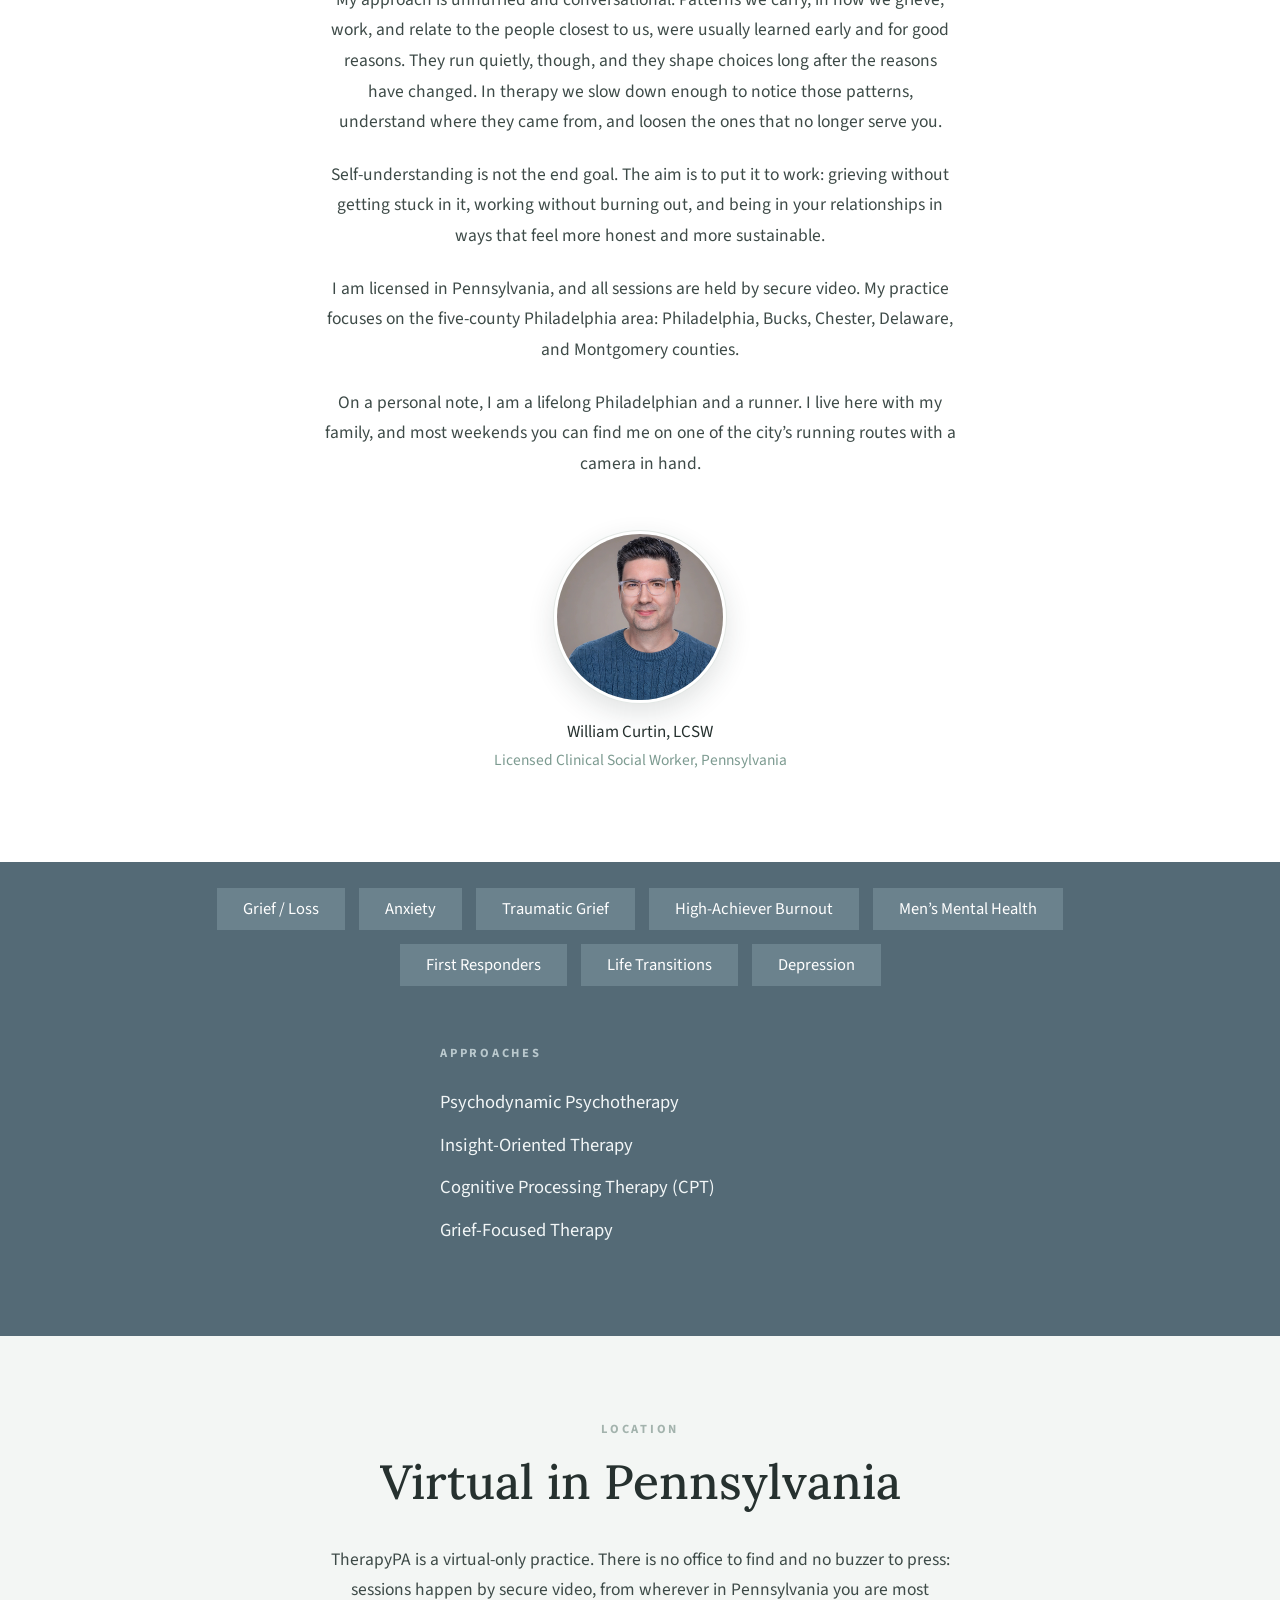
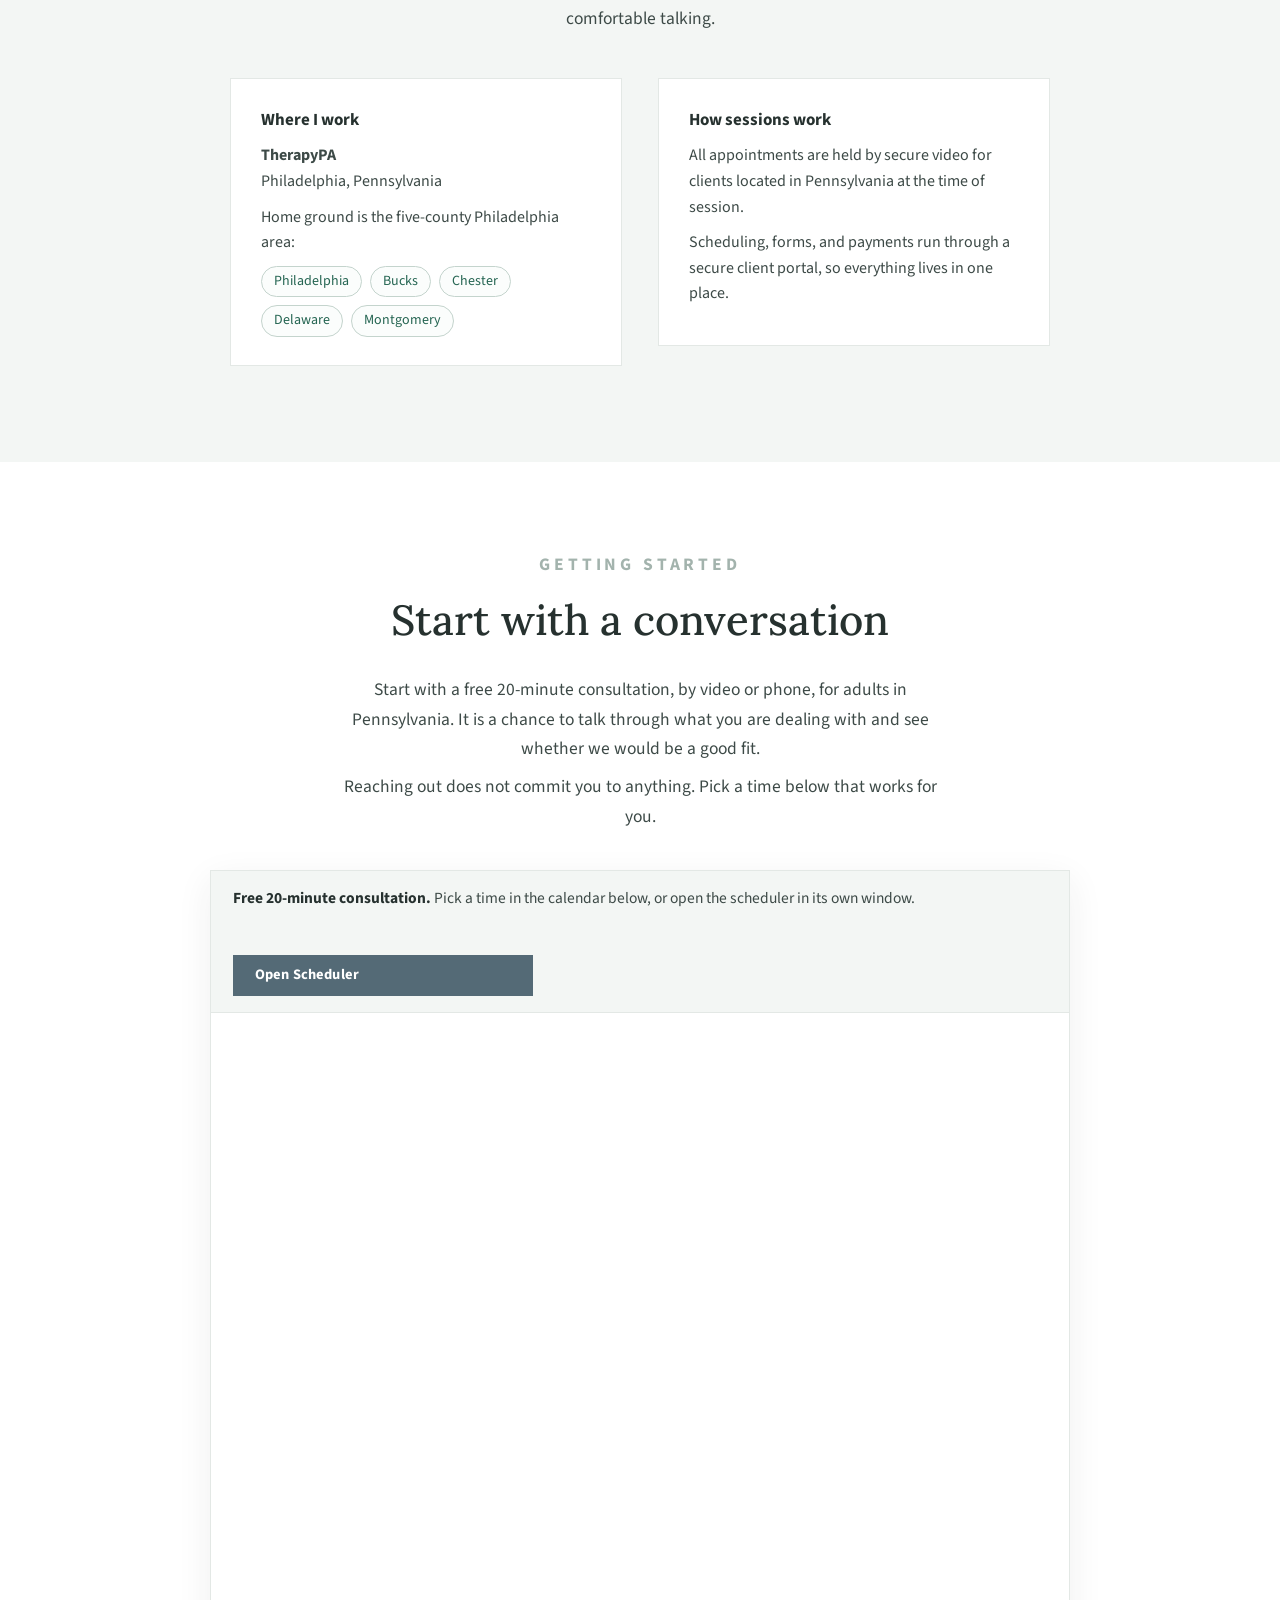
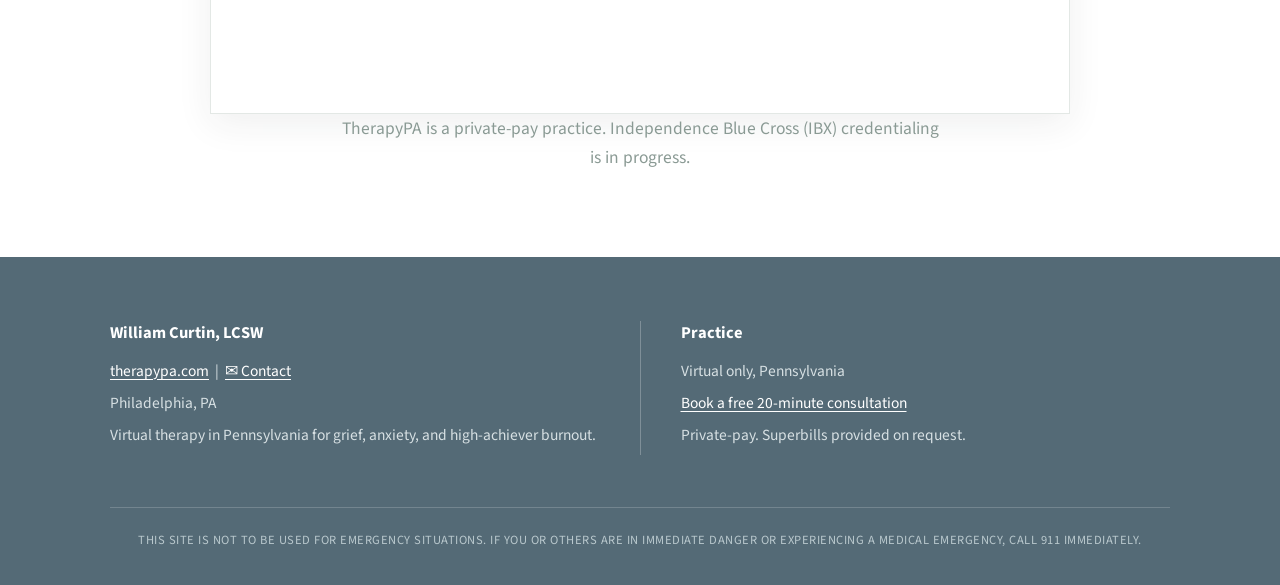
==== commit c373be2b: "Homepage: Fraser-style redesign goes live — TherapyPA logo in header, Calendly consult scheduler emb" ====
--- a/index.html
+++ b/index.html
@@ -1,15 +1,168 @@
 <!doctype html>
 <!-- auto-deploy: github -> cloudflare pages -->
-<html lang="en"><head><meta charset="utf-8"><meta name="viewport" content="width=device-width,initial-scale=1"><link rel="canonical" href="https://therapypa.com/"><title>TherapyPA | William Curtin, LCSW · Online therapy in Pennsylvania</title><meta name="description" content="Online therapy for adults in Pennsylvania with William Curtin, LCSW. Secure telehealth, free 20-minute consultation. Now credentialing with IBX.">
+<html lang="en">
+<head>
+<meta charset="utf-8" />
+<meta name="viewport" content="width=device-width, initial-scale=1, viewport-fit=cover" />
+<meta name="color-scheme" content="light" />
+<meta name="description" content="Virtual therapy in Pennsylvania for grief, anxiety, and high-achiever burnout with William Curtin, LCSW, TherapyPA in Philadelphia. Free 20-minute consultation. Independence Blue Cross (IBX) credentialing in progress." />
+<link rel="canonical" href="https://therapypa.com/" />
 <meta property="og:type" content="website">
 <meta property="og:title" content="TherapyPA | William Curtin, LCSW · Online therapy in Pennsylvania">
-<meta property="og:description" content="Online therapy for adults in Pennsylvania with William Curtin, LCSW. Secure telehealth, free 20-minute consultation. Now credentialing with IBX.">
+<meta property="og:description" content="Virtual therapy in Pennsylvania for grief, anxiety, and high-achiever burnout with William Curtin, LCSW, TherapyPA in Philadelphia. Free 20-minute consultation. Independence Blue Cross (IBX) credentialing in progress.">
 <meta property="og:url" content="https://therapypa.com/">
 <meta property="og:image" content="https://therapypa.com/assets/portrait.jpeg">
 <meta name="twitter:card" content="summary_large_image">
 <meta name="twitter:title" content="TherapyPA | William Curtin, LCSW · Online therapy in Pennsylvania">
-<meta name="twitter:description" content="Online therapy for adults in Pennsylvania with William Curtin, LCSW. Secure telehealth, free 20-minute consultation. Now credentialing with IBX.">
-<meta name="twitter:image" content="https://therapypa.com/assets/portrait.jpeg"><link rel="stylesheet" href="style.css"><script type="application/ld+json">
+<meta name="twitter:description" content="Virtual therapy in Pennsylvania for grief, anxiety, and high-achiever burnout with William Curtin, LCSW, TherapyPA in Philadelphia. Free 20-minute consultation. Independence Blue Cross (IBX) credentialing in progress.">
+<meta name="twitter:image" content="https://therapypa.com/assets/portrait.jpeg">
+<link rel="icon" href="/favicon.ico" sizes="any" />
+<link rel="icon" type="image/png" sizes="32x32" href="/favicon-32.png" />
+<link rel="apple-touch-icon" href="/apple-touch-icon.png" />
+<title>TherapyPA | William Curtin, LCSW · Online therapy in Pennsylvania</title>
+<link rel="preconnect" href="https://fonts.googleapis.com">
+<link rel="preconnect" href="https://fonts.gstatic.com" crossorigin>
+<link href="https://fonts.googleapis.com/css2?family=Lora:ital,wght@0,400;0,500;0,600;1,400&family=Source+Sans+3:wght@400;600;700&display=swap" rel="stylesheet">
+<style>
+  :root{
+    --green:#2e7d64;
+    --green-dark:#256552;
+    --green-hero:#3f9e78;
+    --slate:#546a76;
+    --slate-dark:#43565f;
+    --slate-deep:#3d4f57;
+    --ink:#26312f;
+    --body:#3d4a47;
+    --muted:#6e7f7a;
+    --line:#e3e8e5;
+    --paper:#ffffff;
+    --wash:#f3f6f4;
+    --chip:#6b828d;
+    --serif:"Lora", Georgia, "Times New Roman", serif;
+    --sans:"Source Sans 3", "Helvetica Neue", Arial, sans-serif;
+  }
+  *{box-sizing:border-box}
+  html{scroll-behavior:smooth}
+  body{margin:0;font-family:var(--sans);color:var(--body);background:var(--paper);line-height:1.55;-webkit-font-smoothing:antialiased}
+  a{color:var(--green);text-decoration:none}
+  a:hover{text-decoration:underline}
+  h1,h2,h3{font-family:var(--serif);color:var(--ink);font-weight:500;margin:0}
+  .wrap{max-width:1060px;margin:0 auto;padding:0 24px}
+  .narrow{max-width:680px;margin:0 auto;padding:0 24px;text-align:center}
+
+  /* Test banner */
+  
+  
+  
+
+  /* Header — Fraser style: centered mark, name, contact line */
+  header.site{padding:44px 24px 0;text-align:center;background:var(--paper)}
+  .chairs{width:118px;height:auto;display:block;margin:0 auto 10px}
+  .brandmark{width:230px;max-width:72vw;height:auto;display:block;margin:0 auto 12px;mix-blend-mode:multiply}
+  .name{font-family:var(--serif);font-size:26px;color:var(--ink);letter-spacing:.01em}
+  .contactline{margin-top:6px;font-size:15.5px;color:var(--muted);display:flex;gap:10px;justify-content:center;align-items:center;flex-wrap:wrap}
+  .contactline .dot{color:#b9c6c1;font-size:11px}
+  .contactline a{font-weight:600}
+  .mail-ic{width:17px;height:17px;vertical-align:-3px;fill:none;stroke:var(--green);stroke-width:2;stroke-linejoin:round;stroke-linecap:round}
+
+  /* Nav */
+  nav.main{margin-top:30px;border-bottom:1px solid transparent}
+  nav.main ul{list-style:none;margin:0;padding:0;display:flex;justify-content:center;gap:44px}
+  nav.main a{display:block;padding:10px 2px 14px;color:var(--ink);font-size:16px;border-bottom:2px solid transparent}
+  nav.main a:hover{text-decoration:none;color:var(--green)}
+  nav.main a.active{color:var(--green);border-bottom-color:var(--green)}
+
+  /* Compact sticky header (appears on scroll, like Fraser's inner pages) */
+  .compact{position:fixed;inset:0 0 auto 0;background:var(--paper);box-shadow:0 1px 0 var(--line),0 6px 18px rgba(38,49,47,.06);z-index:50;transform:translateY(-110%);transition:transform .25s ease}
+  .compact.show{transform:translateY(0)}
+  .compact .row{max-width:1180px;margin:0 auto;padding:10px 24px;display:flex;align-items:center;gap:16px}
+  .compact .chairs{width:52px;margin:0}
+  .compact .cname{font-family:var(--serif);font-size:19px;color:var(--ink);line-height:1.15}
+  .compact .csub{font-size:13.5px;color:var(--muted)}
+  .compact .csub a{font-weight:600}
+  .compact nav{margin-left:auto;display:flex;gap:26px;align-items:center}
+  .compact nav a{color:var(--ink);font-size:15px}
+  .compact nav a.active{color:var(--green)}
+  .btn{display:inline-block;background:var(--slate);color:#fff;font-weight:700;font-size:15.5px;padding:13px 34px;border:0;cursor:pointer;font-family:var(--sans);letter-spacing:.01em}
+  .btn:hover{background:var(--slate-dark);text-decoration:none;color:#fff}
+  .btn.small{padding:9px 22px;font-size:14.5px}
+  @media(max-width:760px){.compact nav a{display:none}.compact nav a.btn{display:inline-block}}
+
+  /* Hero — full-bleed green block */
+  .hero{background-color:var(--green-hero);background-image:url("data:image/svg+xml,%3Csvg xmlns='http://www.w3.org/2000/svg' width='56' height='28' viewBox='0 0 56 28'%3E%3Cpath d='M0 14 Q7 6 14 14 T28 14 T42 14 T56 14' fill='none' stroke='%23ffffff' stroke-opacity='0.10' stroke-width='2'/%3E%3C/svg%3E");color:#fff;text-align:center;padding:96px 24px 104px}
+  .hero h1{color:#fff;font-size:clamp(36px,5.4vw,56px);line-height:1.15;font-weight:500;max-width:760px;margin:0 auto 26px}
+  .hero p{max-width:660px;margin:0 auto;font-size:clamp(17.5px,2.2vw,20.5px);line-height:1.65;color:#eef5f1}
+  .hero p + p{margin-top:14px}
+  .hero .btn{margin-top:44px;min-width:300px}
+  .hero .note{margin-top:18px;font-size:14.5px;color:#e9f5ee;letter-spacing:.02em}
+
+  /* Trust badges */
+  .badges{padding:64px 24px 8px}
+  .badges .grid{max-width:880px;margin:0 auto;display:grid;grid-template-columns:repeat(4,1fr);gap:28px;text-align:center}
+  .badge svg{width:52px;height:52px;stroke:var(--slate);fill:none;stroke-width:2.6;stroke-linecap:round;stroke-linejoin:round;margin-bottom:12px}
+  .badge p{margin:0;font-weight:700;color:var(--ink);font-size:16.5px;line-height:1.35}
+  @media(max-width:700px){.badges .grid{grid-template-columns:repeat(2,1fr)}}
+
+  /* Sections */
+  section{scroll-margin-top:96px}
+  .label{text-align:center;text-transform:uppercase;letter-spacing:.22em;font-size:12.5px;font-weight:700;color:#a3b3ad;margin:0 0 14px}
+  .about{padding:84px 0 90px}
+  .about h2,.location h2{font-size:clamp(32px,4.6vw,48px);text-align:center;line-height:1.2;margin-bottom:34px}
+  .about .narrow p{font-size:17.5px;line-height:1.75;margin:0 0 22px}
+  .portrait{margin:52px auto 0;text-align:center}
+  .headshot{width:172px;height:172px;border-radius:50%;margin:0 auto 16px;display:block;object-fit:cover;object-position:50% 18%;border:3px solid #fff;box-shadow:0 0 0 1px var(--line),0 10px 28px rgba(38,49,47,.14);background:var(--wash)}
+  .portrait .pname{font-size:17px;color:var(--ink)}
+  .portrait .pcred{color:#7d9b91;font-size:15.5px;margin-top:2px}
+
+  /* Services — slate block */
+  .services{background:var(--slate);color:#e8eef0;padding:26px 24px 84px;text-align:center}
+  .tags{display:flex;flex-wrap:wrap;gap:14px;justify-content:center;max-width:880px;margin:0 auto 58px}
+  .tag{background:var(--chip);color:#fff;border:0;font-family:var(--sans);font-size:16.5px;padding:9px 26px;cursor:pointer;transition:background .15s ease}
+  .tag:hover{background:#7d97a2}
+  .tag[aria-pressed="true"]{background:#fff;color:var(--slate-dark);font-weight:700}
+  .spec-panel{max-width:620px;margin:-34px auto 54px;background:rgba(255,255,255,.08);border:1px solid rgba(255,255,255,.22);padding:22px 28px;font-size:16.5px;line-height:1.65;color:#eef3f4}
+  .spec-panel[hidden]{display:none}
+  .services .label{color:#b9c8cd;text-align:left}
+  .approaches{max-width:400px;margin:0 auto;text-align:left}
+  .approaches h3{color:#fff;font-family:var(--sans);font-weight:400}
+  .approaches ul{list-style:none;margin:18px 0 0;padding:0}
+  .approaches li{font-size:18.5px;padding:7px 0;color:#f2f6f7}
+
+  /* Location */
+  .location{background:var(--wash);padding:84px 24px 96px;text-align:center}
+  .loc-grid{max-width:820px;margin:44px auto 0;display:grid;grid-template-columns:1fr 1fr;gap:36px;text-align:left;align-items:start}
+  @media(max-width:700px){.loc-grid{grid-template-columns:1fr}}
+  .loc-card{background:#fff;border:1px solid var(--line);padding:28px 30px}
+  .loc-card h3{font-family:var(--sans);font-weight:700;font-size:17px;margin-bottom:10px}
+  .loc-card p{margin:0 0 10px;font-size:16px;line-height:1.6}
+  .counties{display:flex;flex-wrap:wrap;gap:8px;margin-top:6px}
+  .counties span,.counties a{border:1px solid #c4d4cd;color:var(--green-dark);font-size:14px;padding:4px 12px;border-radius:999px;background:#fbfdfc}
+.counties a:hover{text-decoration:none;border-color:var(--green);color:var(--green)}
+
+  /* Getting started */
+  .start{padding:88px 24px 76px;text-align:center}
+  .start p{max-width:600px;margin:0 auto 8px;font-size:17.5px;line-height:1.7}
+  .start .btn{margin-top:30px;min-width:300px}
+  .calendly-wrap{max-width:860px;margin:38px auto 0;border:1px solid var(--line);background:#fff;box-shadow:0 10px 34px rgba(38,49,47,.07);overflow:hidden}
+  .cal-bar{display:flex;align-items:center;justify-content:space-between;gap:16px;flex-wrap:wrap;padding:16px 22px;border-bottom:1px solid var(--line);background:var(--wash);text-align:left}
+  .cal-bar-text{font-size:15.5px;color:var(--body);line-height:1.45}
+  .cal-bar-text strong{color:var(--ink)}
+  .cal-bar .btn{white-space:nowrap}
+  .cal-frame{display:block;width:100%;height:700px;border:0;background:#fff}
+  @media(max-width:700px){.cal-frame{height:760px}.cal-bar{justify-content:center;text-align:center}}
+  .ibx-note{margin:34px auto 0;font-size:13.5px;line-height:1.6;color:#8a9a94;max-width:560px}
+
+  /* Footer */
+  footer{background:var(--slate);color:#d7e0e3;padding:64px 24px 34px}
+  .foot-grid{max-width:1060px;margin:0 auto;display:grid;grid-template-columns:1fr 1px 1fr;gap:40px}
+  @media(max-width:700px){.foot-grid{grid-template-columns:1fr}.foot-grid .divider{display:none}}
+  .foot-grid .divider{background:rgba(255,255,255,.25)}
+  footer h4{margin:0 0 12px;color:#fff;font-size:16.5px;font-family:var(--sans)}
+  footer p{margin:0 0 8px;font-size:15.5px}
+  footer a{color:#fff;text-decoration:underline;text-underline-offset:3px}
+  .emergency{max-width:1060px;margin:52px auto 0;padding-top:22px;border-top:1px solid rgba(255,255,255,.18);text-align:center;font-size:12.5px;letter-spacing:.04em;text-transform:uppercase;color:#b9c8cd;line-height:1.7}
+</style>
+<script type="application/ld+json">
 {
   "@context": "https://schema.org",
   "@graph": [
@@ -33,7 +186,7 @@
       "about": {
         "@id": "https://therapypa.com/#bill-curtin"
       },
-      "description": "Online therapy for adults in Pennsylvania with William Curtin, LCSW. Secure telehealth, free 20-minute consultation. Now credentialing with IBX."
+      "description": "Virtual therapy in Pennsylvania for grief, anxiety, and high-achiever burnout with William Curtin, LCSW, TherapyPA in Philadelphia. Free 20-minute consultation. Independence Blue Cross (IBX) credentialing in progress."
     },
     {
       "@type": "Person",
@@ -57,7 +210,7 @@
         "First responder mental health",
         "PTSD and trauma"
       ],
-      "description": "Licensed clinical social worker based in Philadelphia, providing online therapy for adults in Pennsylvania. Now credentialing with Independence Blue Cross (IBX)."
+      "description": "Licensed clinical social worker based in Philadelphia, providing online therapy for adults in Pennsylvania. Independence Blue Cross (IBX) credentialing in progress."
     },
     {
       "@type": "ProfessionalService",
@@ -73,85 +226,231 @@
         "https://www.linkedin.com/in/william-curtin-lcsw/",
         "https://www.therapyden.com/therapist/william-curtin"
       ]
-    },
-    {
-      "@type": "FAQPage",
-      "@id": "https://therapypa.com/#faq",
-      "mainEntity": [
-        {
-          "@type": "Question",
-          "name": "What is your psychotherapy fee?",
-          "acceptedAnswer": {
-            "@type": "Answer",
-            "text": "For self-pay, it is $200 per session. Payment is by credit or debit card through the secure client portal, or by Venmo. Depending on availability, I may be able to offer a reduced fee based on financial need."
-          }
-        },
-        {
-          "@type": "Question",
-          "name": "Do you offer a free consultation?",
-          "acceptedAnswer": {
-            "@type": "Answer",
-            "text": "Yes. A free 20-minute consultation so we can see if we’re a good fit. We’ll talk about what brings you in, any questions you have, and what working together would look like."
-          }
-        },
-        {
-          "@type": "Question",
-          "name": "Where and how do sessions happen?",
-          "acceptedAnswer": {
-            "@type": "Answer",
-            "text": "All sessions are held online through secure telehealth, for adults located in Pennsylvania."
-          }
-        },
-        {
-          "@type": "Question",
-          "name": "Do you take insurance?",
-          "acceptedAnswer": {
-            "@type": "Answer",
-            "text": "Not yet. I am currently credentialing with Independence Blue Cross (IBX) for in-network therapy. Until credentialing clears, sessions are private pay. I provide superbills (a detailed receipt) you can submit to your insurer for out-of-network reimbursement."
-          }
-        },
-        {
-          "@type": "Question",
-          "name": "How does a superbill work?",
-          "acceptedAnswer": {
-            "@type": "Answer",
-            "text": "You pay me directly. I provide a superbill on request. You submit it to your insurance company. Your insurance may reimburse part of the cost."
-          }
-        },
-        {
-          "@type": "Question",
-          "name": "How will I know if my insurance takes superbills?",
-          "acceptedAnswer": {
-            "@type": "Answer",
-            "text": "You will have to call your insurance company and ask the following questions: Do I have out-of-network mental health benefits? Is prior authorization required? Do I need to pay an annual deductible first? What is the reimbursement rate? Are there any session limits per year? What information is needed on the superbill? How do I submit the superbill (online, mail, app)? How long does it take to be reimbursed?"
-          }
-        },
-        {
-          "@type": "Question",
-          "name": "Do I need a referral or preauthorization?",
-          "acceptedAnswer": {
-            "@type": "Answer",
-            "text": "No. For routine outpatient therapy with IBX plans, no referral or preauthorization is needed. I verify your benefits before we begin so there are no surprises."
-          }
-        },
-        {
-          "@type": "Question",
-          "name": "What is the first session like?",
-          "acceptedAnswer": {
-            "@type": "Answer",
-            "text": "We’ll talk about what brings you in, what you want to be different, and how we might work together. There’s no pressure to have it all figured out. Beginning where you are is the whole point."
-          }
-        },
-        {
-          "@type": "Question",
-          "name": "What is your cancellation policy?",
-          "acceptedAnswer": {
-            "@type": "Answer",
-            "text": "Please give at least 24 hours’ notice if you need to cancel or reschedule. Late cancellations and missed sessions are charged the full fee, except in true emergencies."
-          }
-        }
-      ]
     }
   ]
 }
-</script></head><body><a class="skip" href="#main">Skip to content</a><header><a href="#" class="brand" aria-label="TherapyPA home"><span class="logo"><img src="assets/logo.jpeg" alt="TherapyPA logo"></span></a><nav aria-label="Main navigation"><a href="#approach">My approach</a><a href="#work">Who I help</a><a href="#about">About William</a><a href="#faq">FAQ</a><a class="nav-cta" href="#start">Getting started</a></nav></header><main id="main"><section class="questions" aria-label="Questions people bring to therapy"><p>Grief that will not settle?</p><p>Work that looks fine from the outside and feels empty inside?</p><p>Thoughts that will not quiet down?</p><p class="questions-close">You do not need the right words yet. We can start with what is bringing you in.</p></section><section class="hero"><div class="intro"><p class="eyebrow">William Curtin, LCSW · Virtual therapy in Pennsylvania</p><h1>When coping isn’t enough.<br><em>Time to understand what’s underneath.</em></h1><p class="lead">Maybe something hurts, something’s stuck, or life just feels difficult.</p><a class="button" href="https://calendly.com/bill-therapypa/20min" target="_blank" rel="noopener">Request a free 20-minute consultation <span aria-hidden="true">↗</span></a><p class="small">Free 20-minute consultation · Online therapy for adults in Pennsylvania.</p><p class="small">Now credentialing with Independence Blue Cross (IBX). Have an IBX plan? Book a free consultation and mention IBX to join the waitlist.</p></div><figure><img src="assets/portrait.jpeg" alt="William Curtin, licensed clinical social worker"><figcaption>A place for curiosity, understanding, and change.</figcaption></figure></section><section class="opening"><p class="eyebrow">Beginning where you are</p><h2>You don’t need to have<br>it all figured out.</h2><div><p>You may be considering therapy because of a specific concern, a difficult transition, or a pattern you feel ready to change. We can begin with what is troubling you now, while making room to explore the experiences, relationships, and feelings that shape your life.</p><p>Together, we can work toward greater self-understanding, more freedom in how you respond to familiar challenges, and a clearer sense of what makes life meaningful to you.</p></div></section><section id="approach" class="approach"><p class="eyebrow">My approach</p><h2>Practical help.<br>Deeper understanding.</h2><div class="columns"><article><span class="number">01</span><h3>Understanding your patterns</h3><p>My foundation is psychodynamic therapy. We explore how your experiences and relationships shape the ways you feel, connect, and respond today, with curiosity about patterns that may be difficult to see on your own.</p></article><article><span class="number">02</span><h3>Working with the present</h3><p>I also draw on my training in cognitive behavioral therapy, or CBT. Practical tools can help us examine thoughts and behaviors and work with the concerns that brought you to therapy.</p></article><article><span class="number">03</span><h3>Finding what matters to you</h3><p>Alongside addressing immediate difficulties, there is space to explore meaning, relationships, and the choices that could help you live more fully. Your priorities help guide our work.</p></article></div></section><section id="work" class="specialties"><p class="eyebrow">Areas of support</p><h2>You don’t have to<br>carry it alone.</h2><div class="columns"><article><h3>Traumatic grief</h3><p>When loss comes with trauma (a sudden death, a violent loss, grief tangled up with what happened), the mourning needs room, and so does the shock. I work with people carrying both.</p></article><article><h3>High-achiever burnout</h3><p>From the outside it looks like success. Inside it feels like running on empty with no permission to stop. I work with high achievers who are burning out and want a different relationship with work, ambition, and rest.</p></article><article><h3>Men’s mental health</h3><p>A lot of men were never given much language for what’s happening inside. Therapy can be a place to build that language, without judgment and without having to perform being fine.</p></article><article><h3>First responders</h3><p>Police, fire, EMS, dispatch: the job asks you to absorb what most people never see. I spent a decade in the victim services field and community behavioral health. I understand the culture and the cost.</p></article><article><h3>Anxiety &amp; depression</h3><p>Racing thoughts, dread that won’t lift, the flat gray of depression. Practical tools and deeper understanding, together. Not one or the other.</p></article><article><h3>PTSD &amp; trauma</h3><p>Trauma-informed care including Cognitive Processing Therapy (CPT), structured, evidence-based work for when the past won’t stay in the past.</p></article></div></section><section class="why"><p class="eyebrow">Why TherapyPA</p><h2>Depth and practical help,<br>together.</h2><ul><li><strong>Depth work and practical tools</strong><p>I’m certified in psychodynamic psychotherapy and CBT, and trained in CPT for trauma. We get to what matters, and every session leaves you with something concrete.</p></li><li><strong>A decade where it counts</strong><p>Before private practice, I spent a decade in the victim services field and community behavioral health. That work taught me what it means to sit with people during the worst moments of their lives, and it’s the foundation of how I practice now.</p></li><li><strong>A real relationship, not a protocol</strong><p>This isn’t a six-session program. It’s a therapeutic relationship built over time, aimed at lasting change. Not just symptom management.</p></li><li><strong>Private by design</strong><p>Right now I am private pay, so no insurer ever sees a diagnosis or a treatment note from our work, and nothing goes to an employer. When IBX credentialing clears, private-pay sessions will stay exactly this private.</p></li></ul></section><section id="about" class="about"><p class="eyebrow">About William</p><div><h2>A thoughtful, collaborative<br>space to be yourself.</h2><p>I’m William Curtin, a licensed clinical social worker based in Philadelphia. I work with adults through online therapy in Pennsylvania.</p><p>I hold a Master of Social Work from the University of Pennsylvania and am a Licensed Clinical Social Worker in Pennsylvania (license CW025367, current through February 28, 2027). My experience includes outpatient community mental health, victim services, and group practice work.</p><p>I am trained in both psychodynamic clinical work and Cognitive Behavioral Therapy (CBT). I’m interested in helping you understand yourself on a fundamental level, while attending to the problems you want help with today.</p></div></section><section id="faq" class="faq"><p class="eyebrow">Questions</p><h2>What people<br>usually ask.</h2><div class="qa"><details><summary>What is your psychotherapy fee?</summary><p>For self-pay, it is $200 per session. Payment is by credit or debit card through the secure client portal, or by Venmo. Depending on availability, I may be able to offer a reduced fee based on financial need.</p></details><details><summary>Do you offer a free consultation?</summary><p>Yes. A free 20-minute consultation so we can see if we’re a good fit. We’ll talk about what brings you in, any questions you have, and what working together would look like.</p></details><details><summary>Where and how do sessions happen?</summary><p>All sessions are held online through secure telehealth, for adults located in Pennsylvania.</p></details><details><summary>Do you take insurance?</summary><p>Not yet. I am currently credentialing with Independence Blue Cross (IBX) for in-network therapy. Until credentialing clears, sessions are private pay. I provide superbills (a detailed receipt) you can submit to your insurer for out-of-network reimbursement.</p></details><details><summary>How does a superbill work?</summary><p>You pay me directly. I provide a superbill on request. You submit it to your insurance company. Your insurance may reimburse part of the cost.</p></details><details><summary>How will I know if my insurance takes superbills?</summary><p>You will have to call your insurance company and ask the following questions:</p><ul><li>Do I have out-of-network mental health benefits?</li><li>Is prior authorization required?</li><li>Do I need to pay an annual deductible first?</li><li>What is the reimbursement rate?</li><li>Are there any session limits per year?</li><li>What information is needed on the superbill?</li><li>How do I submit the superbill (online, mail, app)?</li><li>How long does it take to be reimbursed?</li></ul></details><details><summary>Do I need a referral or preauthorization?</summary><p>No. For routine outpatient therapy with IBX plans, no referral or preauthorization is needed. I verify your benefits before we begin so there are no surprises.</p></details><details><summary>What is the first session like?</summary><p>We’ll talk about what brings you in, what you want to be different, and how we might work together. There’s no pressure to have it all figured out. Beginning where you are is the whole point.</p></details><details><summary>What is your cancellation policy?</summary><p>Please give at least 24 hours’ notice if you need to cancel or reschedule. Late cancellations and missed sessions are charged the full fee, except in true emergencies.</p></details></div></section><section id="start" class="start"><p class="eyebrow">Getting started</p><h2>Let’s begin with<br>what brings you here.</h2><p>I offer a free 20-minute consultation so we can see if we’re a good fit. Sessions are held online through secure telehealth, for adults located in Pennsylvania. I am now credentialing with Independence Blue Cross (IBX). If you have an IBX plan and want to be first in line when in-network sessions begin, book a free consultation and mention IBX.</p><a class="button light" href="https://calendly.com/bill-therapypa/20min" target="_blank" rel="noopener">Book your free consultation <span aria-hidden="true">↗</span></a><p class="small">Pick a time that works for you. You’ll get a confirmation right away.</p></section></main><footer><span>TherapyPA · William Curtin, LCSW</span><span>Online therapy in Pennsylvania · Now credentialing with Independence Blue Cross (IBX)</span><nav aria-label="More pages"><a href="/philadelphia/">Online therapy in Philadelphia</a><span aria-hidden="true"> · </span><a href="/bucks-county/">Online therapy in Bucks County</a><span aria-hidden="true"> · </span><a href="/chester-county/">Online therapy in Chester County</a><span aria-hidden="true"> · </span><a href="/delaware-county/">Online therapy in Delaware County</a><span aria-hidden="true"> · </span><a href="/montgomery-county/">Online therapy in Montgomery County</a><span aria-hidden="true"> · </span><a href="/traumatic-grief/">Traumatic grief therapy</a></nav></footer></body></html>
+</script>
+</head>
+<body>
+
+
+
+<!-- Compact sticky header -->
+<div class="compact" id="compact" aria-hidden="true">
+  <div class="row">
+    
+    <div>
+      <div class="cname">William Curtin, LCSW</div>
+      <div class="csub">Philadelphia, PA &nbsp;•&nbsp; <a href="#start">Contact</a></div>
+    </div>
+    <nav>
+      <a href="#home" data-nav="home">Home</a>
+      <a href="#about" data-nav="about">About</a>
+      <a href="#services" data-nav="services">Services</a>
+      <a href="#location" data-nav="location">Location</a>
+      <a class="btn small" href="#start">Book a Consultation</a>
+    </nav>
+  </div>
+</div>
+
+<!-- Main header -->
+<header class="site" id="home">
+  <img class="brandmark" src="assets/logo.jpeg" alt="TherapyPA" />
+  <div class="name">William Curtin, LCSW</div>
+  <div class="contactline">
+    <span>Philadelphia, PA</span><span class="dot">●</span>
+    <span>Virtual therapy across Pennsylvania</span><span class="dot">●</span>
+    <a href="#start"><svg class="mail-ic" viewBox="0 0 24 24" aria-hidden="true"><rect x="3" y="5.5" width="18" height="13" rx="1.5"/><path d="M4 7.5 12 13l8-5.5"/></svg> Contact</a>
+  </div>
+  <nav class="main" aria-label="Main">
+    <ul>
+      <li><a href="#home" data-nav="home" class="active">Home</a></li>
+      <li><a href="#about" data-nav="about">About</a></li>
+      <li><a href="#services" data-nav="services">Services</a></li>
+      <li><a href="#location" data-nav="location">Location</a></li>
+    </ul>
+  </nav>
+</header>
+
+<!-- Hero -->
+<div class="hero">
+  <h1>When coping isn’t enough.</h1>
+  <p>Grief that will not settle? Work that looks fine from the outside and feels empty inside? Thoughts that will not quiet down?</p>
+  <p>Therapy is a particular kind of conversation, one that is all about you. You do not need the right words yet. We can start with what is bringing you in.</p>
+  <a class="btn" href="#start">Schedule a Free Consultation</a>
+  <div class="note">Free 20-minute consultation &nbsp;•&nbsp; Virtual across Pennsylvania</div>
+</div>
+
+<!-- Trust badges -->
+<div class="badges">
+  <div class="grid">
+    <div class="badge">
+      <svg viewBox="0 0 48 48" aria-hidden="true"><path d="M6 14 a8 8 0 0 1 8-8 h14 a8 8 0 0 1 8 8 v12 a8 8 0 0 1-8 8 H18 l-8 7 v-7 a8 8 0 0 1-4-7 z"/><path d="M19 22.5 29 17.5 v11 L19 23.5z" fill="#546a76" stroke="none"/></svg>
+      <p>Offers Telehealth<br>Appointments</p>
+    </div>
+    <div class="badge">
+      <svg viewBox="0 0 48 48" aria-hidden="true"><rect x="7" y="12" width="34" height="24" rx="2"/><path d="M7 20 h34"/></svg>
+      <p>Accepts<br>Online Payments</p>
+    </div>
+    <div class="badge">
+      <svg viewBox="0 0 48 48" aria-hidden="true"><path d="M24 6 l14 5 v10 c0 10-6 17-14 21 C16 38 10 31 10 21 V11 z"/><path d="M17 24 l5 5 9-11"/></svg>
+      <p>Licensed in<br>Pennsylvania</p>
+    </div>
+    <div class="badge">
+      <svg viewBox="0 0 48 48" aria-hidden="true"><rect x="7" y="10" width="34" height="30" rx="2"/><path d="M7 19 h34"/><path d="M16 6 v8"/><path d="M32 6 v8"/><path d="M16 29 h6"/><path d="M26 29 h6"/></svg>
+      <p>Free 20-Minute<br>Consultation</p>
+    </div>
+  </div>
+</div>
+
+<!-- About -->
+<section class="about" id="about">
+  <p class="label">About</p>
+  <h2>Philosophy and Background</h2>
+  <div class="narrow">
+    <p>Hi, I’m Bill. I’m a Licensed Clinical Social Worker in Pennsylvania, and TherapyPA is my solo virtual practice. I work with adults whose lives look steady from the outside while something underneath is not: grief that has not loosened its grip, anxiety that keeps the mind running, and the particular exhaustion of people who are used to holding it together for everyone else.</p>
+    <p>My approach is unhurried and conversational. Patterns we carry, in how we grieve, work, and relate to the people closest to us, were usually learned early and for good reasons. They run quietly, though, and they shape choices long after the reasons have changed. In therapy we slow down enough to notice those patterns, understand where they came from, and loosen the ones that no longer serve you.</p>
+    <p>Self-understanding is not the end goal. The aim is to put it to work: grieving without getting stuck in it, working without burning out, and being in your relationships in ways that feel more honest and more sustainable.</p>
+    <p>I am licensed in Pennsylvania, and all sessions are held by secure video. My practice focuses on the five-county Philadelphia area: Philadelphia, Bucks, Chester, Delaware, and Montgomery counties.</p>
+    <p>On a personal note, I am a lifelong Philadelphian and a runner. I live here with my family, and most weekends you can find me on one of the city’s running routes with a camera in hand.</p>
+  </div>
+  <div class="portrait">
+    <img class="headshot" src="assets/portrait.jpeg" alt="Headshot of William Curtin, LCSW" width="172" height="172" />
+    <div class="pname">William Curtin, LCSW</div>
+    <div class="pcred">Licensed Clinical Social Worker, Pennsylvania</div>
+  </div>
+</section>
+
+<!-- Services -->
+<section class="services" id="services">
+  <div class="tags" role="group" aria-label="Specialties: select one to read more">
+    <button class="tag" data-spec="grief" aria-pressed="false">Grief / Loss</button>
+    <button class="tag" data-spec="anxiety" aria-pressed="false">Anxiety</button>
+    <button class="tag" data-spec="trauma" aria-pressed="false">Traumatic Grief</button>
+    <button class="tag" data-spec="burnout" aria-pressed="false">High-Achiever Burnout</button>
+    <button class="tag" data-spec="men" aria-pressed="false">Men’s Mental Health</button>
+    <button class="tag" data-spec="responders" aria-pressed="false">First Responders</button>
+    <button class="tag" data-spec="transitions" aria-pressed="false">Life Transitions</button>
+    <button class="tag" data-spec="depression" aria-pressed="false">Depression</button>
+  </div>
+  <div class="spec-panel" id="specPanel" hidden></div>
+  <div class="approaches">
+    <p class="label">Approaches</p>
+    <ul>
+      <li>Psychodynamic Psychotherapy</li>
+      <li>Insight-Oriented Therapy</li>
+      <li>Cognitive Processing Therapy (CPT)</li>
+      <li>Grief-Focused Therapy</li>
+    </ul>
+  </div>
+</section>
+
+<!-- Location -->
+<section class="location" id="location">
+  <p class="label">Location</p>
+  <h2>Virtual in Pennsylvania</h2>
+  <p class="narrow" style="font-size:17.5px;line-height:1.7">TherapyPA is a virtual-only practice. There is no office to find and no buzzer to press: sessions happen by secure video, from wherever in Pennsylvania you are most comfortable talking.</p>
+  <div class="loc-grid">
+    <div class="loc-card">
+      <h3>Where I work</h3>
+      <p><strong>TherapyPA</strong><br>Philadelphia, Pennsylvania</p>
+      <p>Home ground is the five-county Philadelphia area:</p>
+      <div class="counties"><a href="/philadelphia/">Philadelphia</a><a href="/bucks-county/">Bucks</a><a href="/chester-county/">Chester</a><a href="/delaware-county/">Delaware</a><a href="/montgomery-county/">Montgomery</a></div>
+    </div>
+    <div class="loc-card">
+      <h3>How sessions work</h3>
+      <p>All appointments are held by secure video for clients located in Pennsylvania at the time of session.</p>
+      <p>Scheduling, forms, and payments run through a secure client portal, so everything lives in one place.</p>
+    </div>
+  </div>
+</section>
+
+<!-- Getting started -->
+<section class="start" id="start">
+  <p class="label">Getting Started</p>
+  <h2 style="font-size:clamp(30px,4.2vw,42px);margin-bottom:22px">Start with a conversation</h2>
+  <p>Start with a free 20-minute consultation, by video or phone, for adults in Pennsylvania. It is a chance to talk through what you are dealing with and see whether we would be a good fit.</p>
+  <p>Reaching out does not commit you to anything. Pick a time below that works for you.</p>
+
+  <div class="calendly-wrap">
+    <div class="cal-bar">
+      <span class="cal-bar-text"><strong>Free 20-minute consultation.</strong> Pick a time in the calendar below, or open the scheduler in its own window.</span>
+      <a class="btn small" href="https://calendly.com/bill-therapypa/20min" target="_blank" rel="noopener">Open Scheduler</a>
+    </div>
+    <!-- Calendly direct iframe embed: Free 20min Consultation — calendly.com/bill-therapypa/20min.
+         Direct iframe (not the widget.js script embed): the script-built frame is blocked in
+         some browsers/preview frames ("This content is blocked"). The script below points
+         embed_domain at the host actually serving this page, as Calendly's embed requires. -->
+    <iframe class="cal-frame" id="calFrame" src="https://calendly.com/bill-therapypa/20min?embed_domain=therapypa.com&amp;embed_type=Inline&amp;hide_gdpr_banner=1&amp;primary_color=2e7d64" title="Schedule a free 20-minute consultation with William Curtin, LCSW"></iframe>
+  </div>
+
+  <p class="ibx-note">TherapyPA is a private-pay practice. Independence Blue Cross (IBX) credentialing is in progress.</p>
+</section>
+
+<footer>
+  <div class="foot-grid">
+    <div>
+      <h4>William Curtin, LCSW</h4>
+      <p><a href="https://therapypa.com">therapypa.com</a> &nbsp;|&nbsp; <a href="#start">✉ Contact</a></p>
+      <p>Philadelphia, PA</p>
+      <p>Virtual therapy in Pennsylvania for grief, anxiety, and high-achiever burnout.</p>
+    </div>
+    <div class="divider" aria-hidden="true"></div>
+    <div>
+      <h4>Practice</h4>
+      <p>Virtual only, Pennsylvania</p>
+      <p><a href="#start">Book a free 20-minute consultation</a></p>
+      <p>Private-pay. Superbills provided on request.</p>
+    </div>
+  </div>
+  <p class="emergency">This site is not to be used for emergency situations. If you or others are in immediate danger or experiencing a medical emergency, call 911 immediately.</p>
+</footer>
+
+<script>
+(function(){
+  var calFrame = document.getElementById('calFrame');
+  if (calFrame && window.location.hostname){
+    calFrame.src = 'https://calendly.com/bill-therapypa/20min?embed_domain=' + encodeURIComponent(window.location.hostname) + '&embed_type=Inline&hide_gdpr_banner=1&primary_color=2e7d64';
+  }
+
+  var compact = document.getElementById('compact');
+  function onScroll(){ compact.classList.toggle('show', window.scrollY > 430); }
+  window.addEventListener('scroll', onScroll, {passive:true}); onScroll();
+
+  var specs = {
+    grief: "Grief does not follow a schedule, and it does not always look like sadness. We make room for the loss itself, and for everything it has rearranged, at a pace that respects how much it mattered.",
+    anxiety: "Anxiety often shows up as a mind that will not quiet down: rehearsing, bracing, replaying. Together we look at what the worry is protecting, and build ways of living that are not organized around it.",
+    trauma: "When a death is sudden or traumatic, grief and trauma arrive together and can block each other. My work here draws on Cognitive Processing Therapy (CPT) alongside grief-focused care, so both get attention.",
+    burnout: "For people who perform well and feel empty doing it. We look honestly at what the striving costs, what it has been for, and what a sustainable version of your ambition could look like.",
+    men: "Many men were taught to handle things alone and quietly. Therapy here is a place to set that rule down, without judgment, and talk about grief, stress, identity, and relationships plainly.",
+    responders: "First responders carry what they have seen into every part of life. This is a confidential space, separate from work, to process the calls that stay with you and the strain that builds over a career.",
+    transitions: "Divorce, a career change, kids leaving, retirement on the horizon. Transitions stir up old patterns precisely when life demands new ones. Therapy helps you move through deliberately rather than just getting through.",
+    depression: "Depression can look like flatness, irritability, or simply going through the motions. We work to understand what is underneath it and to rebuild energy, connection, and a sense of direction."
+  };
+  var panel = document.getElementById('specPanel');
+  var tags = Array.prototype.slice.call(document.querySelectorAll('.tag'));
+  tags.forEach(function(tag){
+    tag.addEventListener('click', function(){
+      var key = tag.getAttribute('data-spec');
+      var wasActive = tag.getAttribute('aria-pressed') === 'true';
+      tags.forEach(function(t){ t.setAttribute('aria-pressed','false'); });
+      if (wasActive){ panel.hidden = true; panel.textContent = ''; return; }
+      tag.setAttribute('aria-pressed','true');
+      panel.textContent = specs[key];
+      panel.hidden = false;
+    });
+  });
+
+  var map = {home:document.getElementById('home'), about:document.getElementById('about'), services:document.getElementById('services'), location:document.getElementById('location')};
+  var links = Array.prototype.slice.call(document.querySelectorAll('[data-nav]'));
+  function setActive(key){ links.forEach(function(l){ l.classList.toggle('active', l.getAttribute('data-nav') === key); }); }
+  if ('IntersectionObserver' in window){
+    var obs = new IntersectionObserver(function(entries){
+      entries.forEach(function(e){ if (e.isIntersecting){ for (var k in map){ if (map[k] === e.target) setActive(k); } } });
+    }, {rootMargin:'-40% 0px -55% 0px'});
+    for (var k in map) obs.observe(map[k]);
+  }
+})();
+</script>
+</body>
+</html>
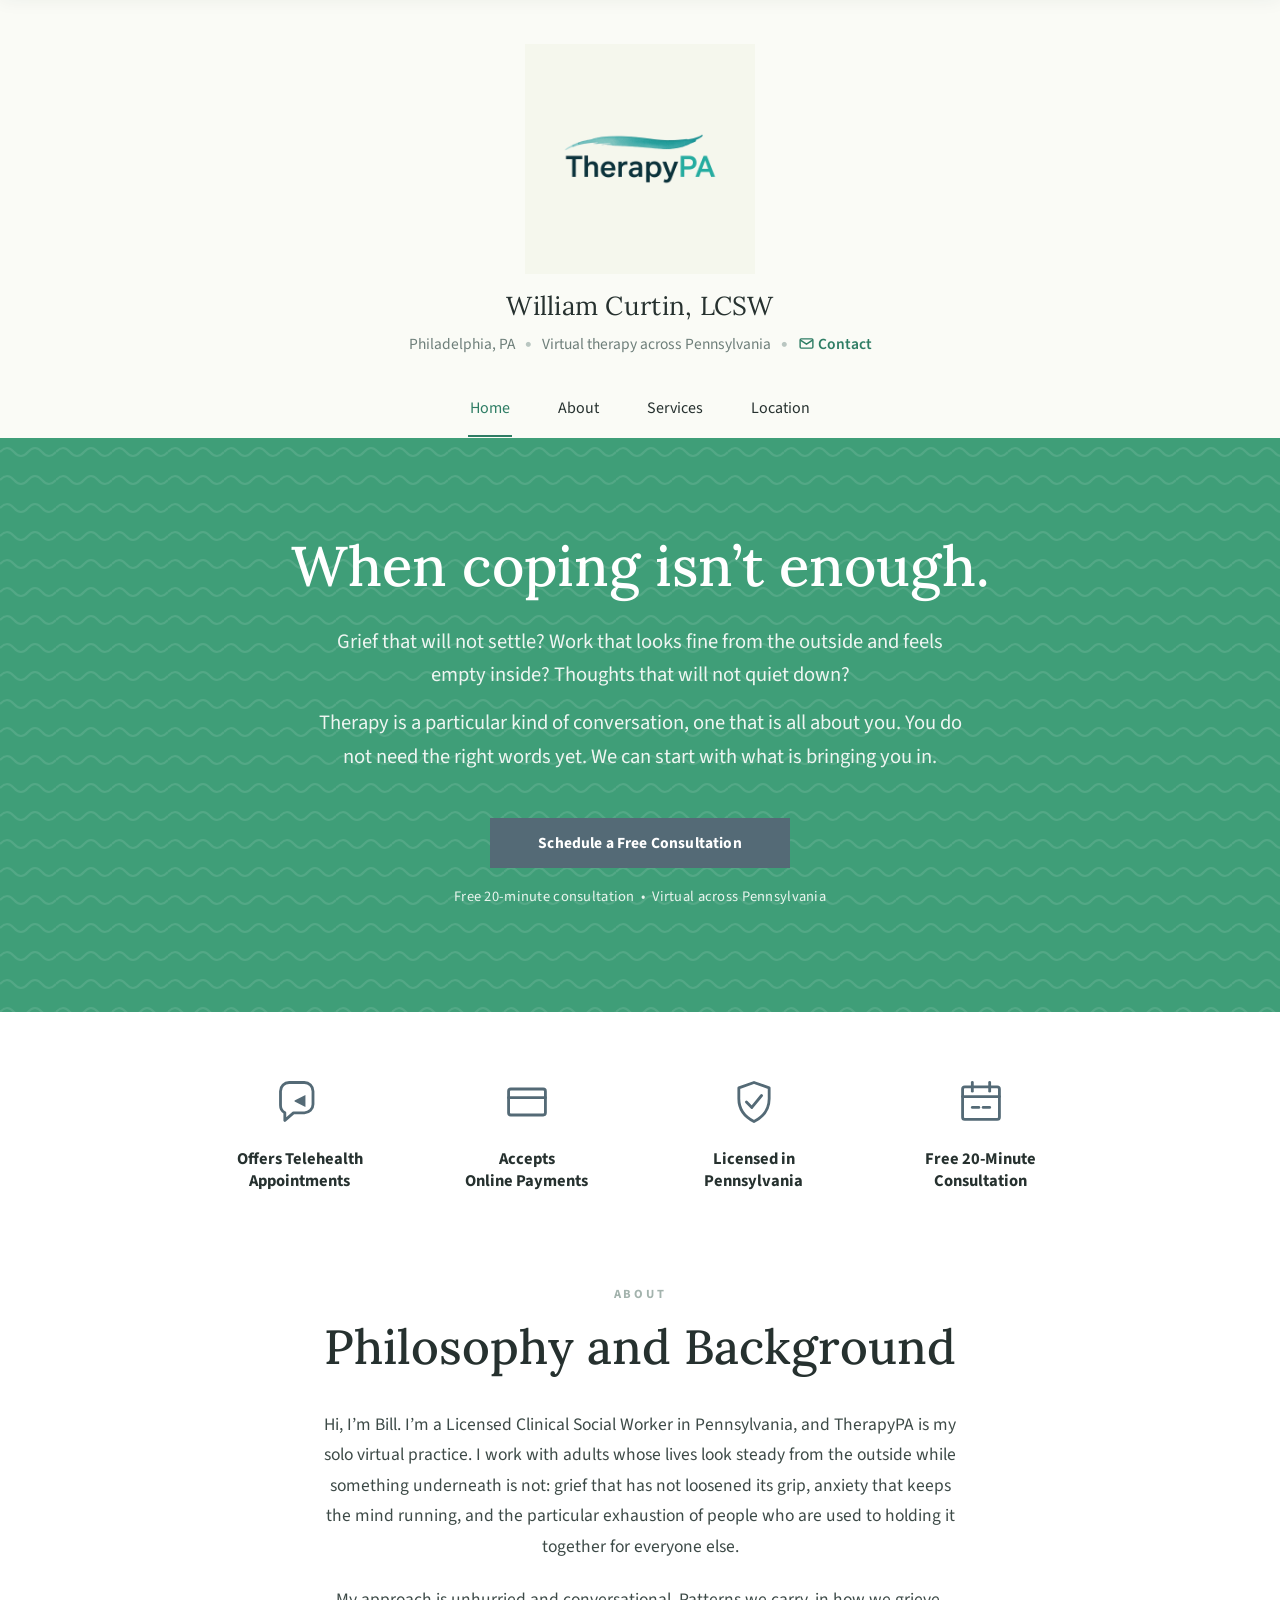
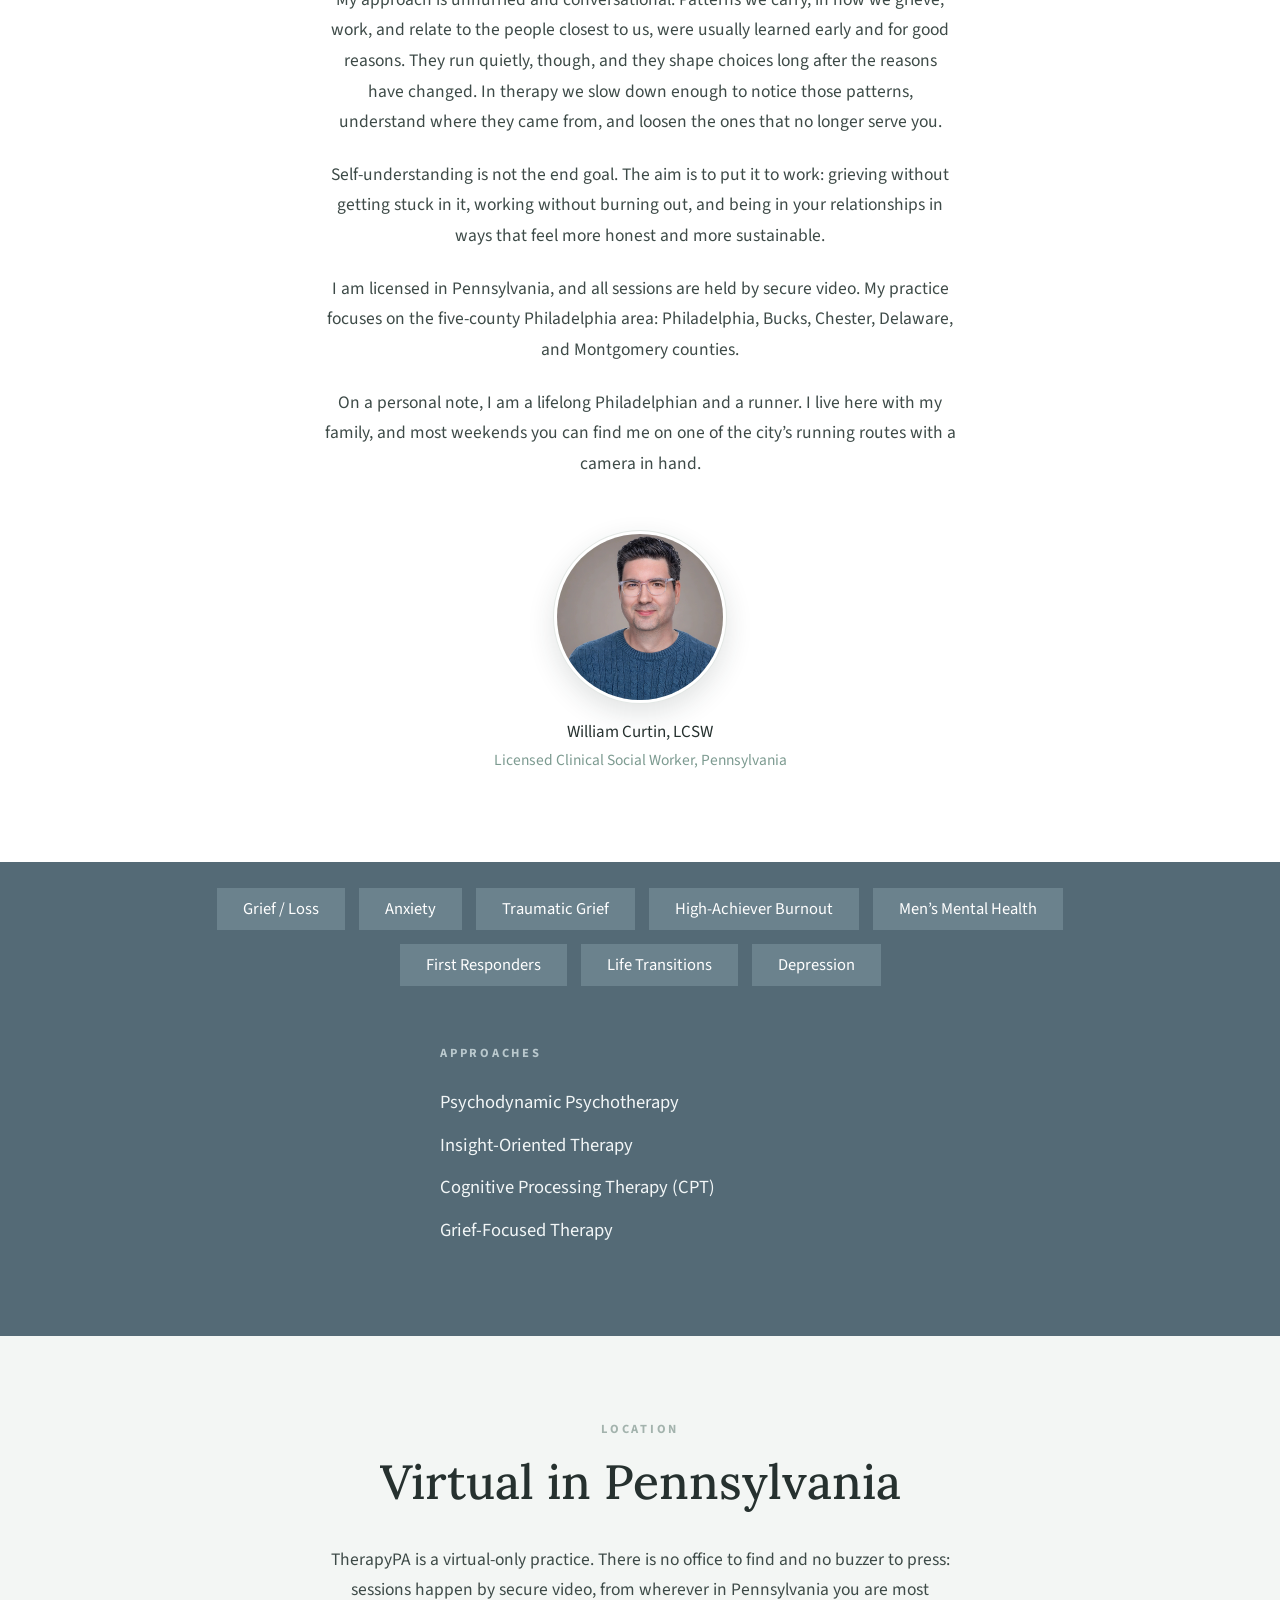
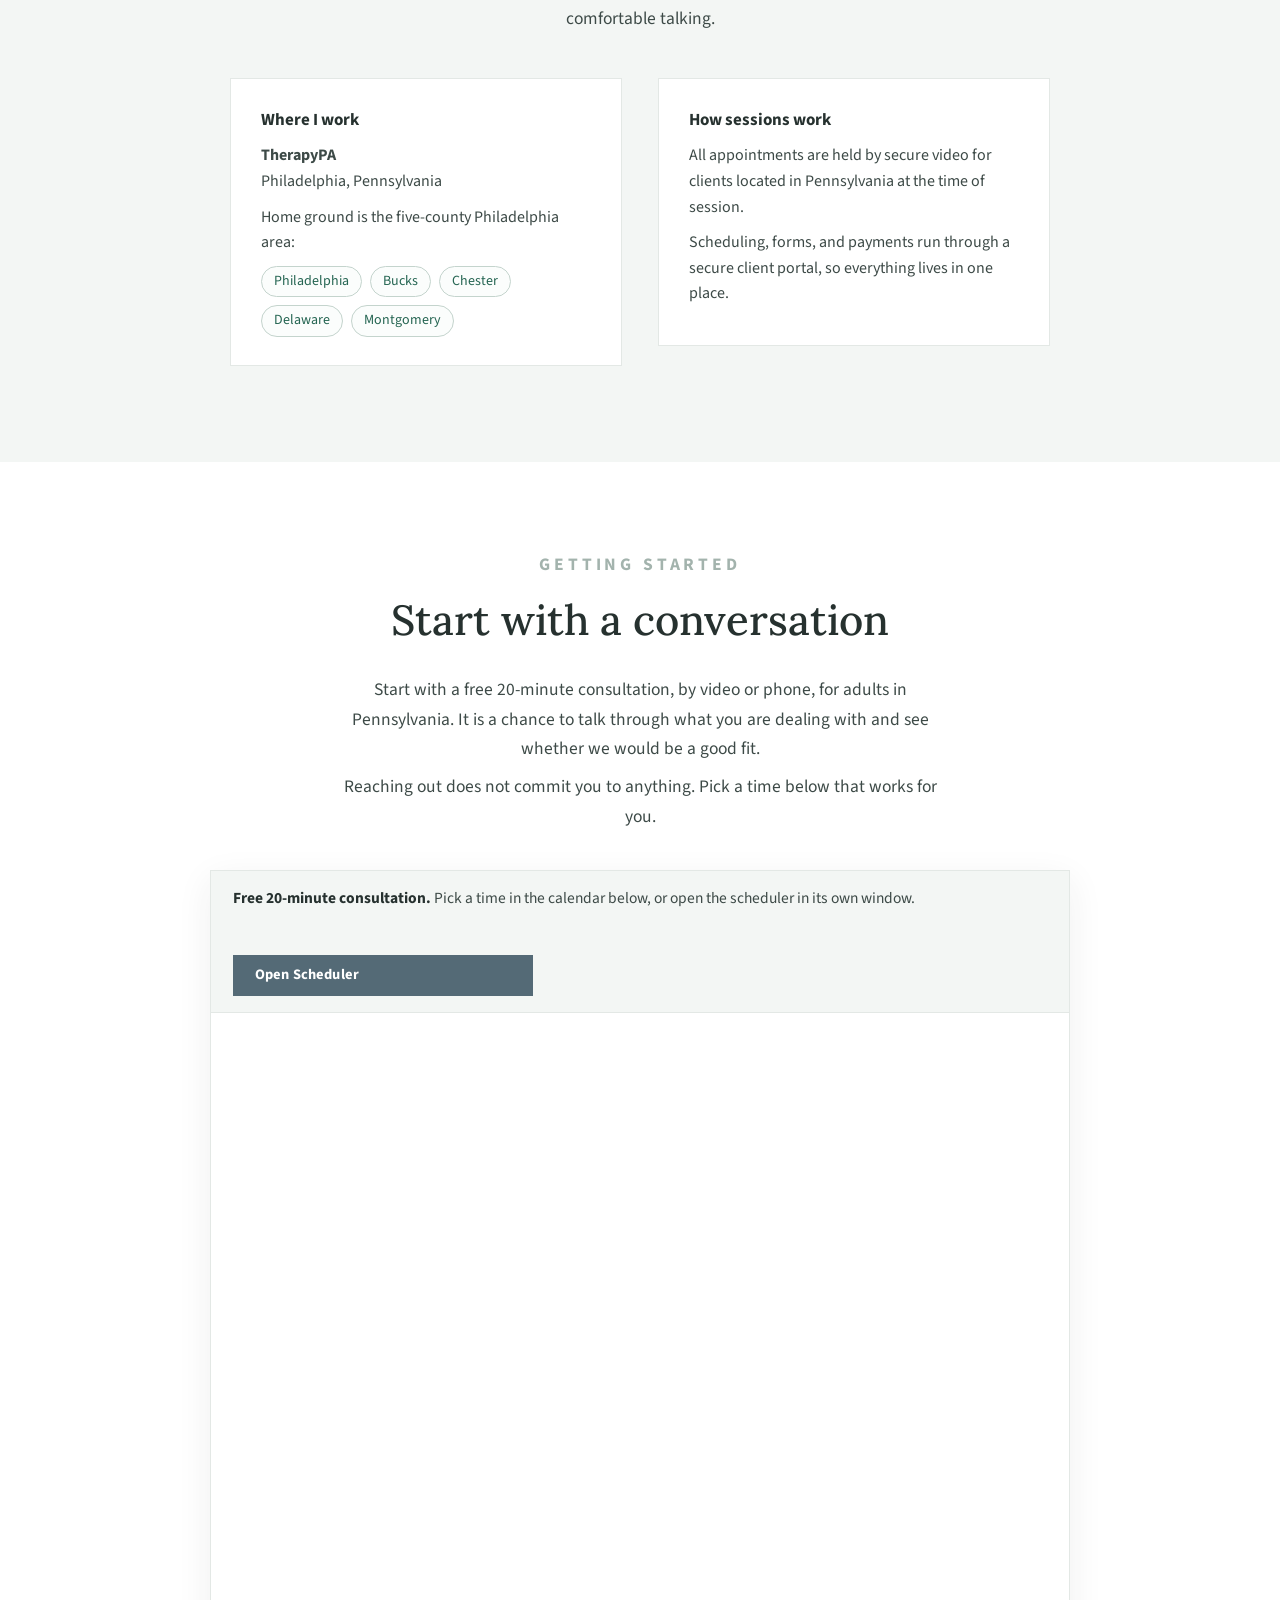
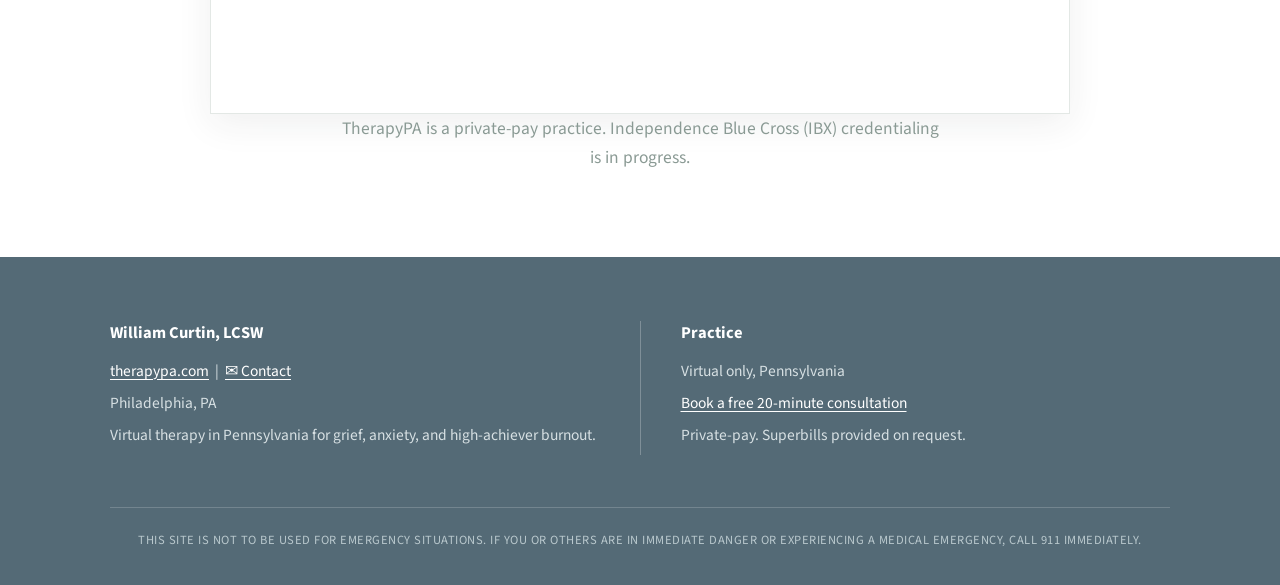
==== commit 484a9101: "Homepage header: match background to logo cream (#fafbf6) so the logo blends seamlessly" ====
--- a/index.html
+++ b/index.html
@@ -56,7 +56,7 @@
   
 
   /* Header — Fraser style: centered mark, name, contact line */
-  header.site{padding:44px 24px 0;text-align:center;background:var(--paper)}
+  header.site{padding:44px 24px 0;text-align:center;background:#fafbf6}
   .chairs{width:118px;height:auto;display:block;margin:0 auto 10px}
   .brandmark{width:230px;max-width:72vw;height:auto;display:block;margin:0 auto 12px;mix-blend-mode:multiply}
   .name{font-family:var(--serif);font-size:26px;color:var(--ink);letter-spacing:.01em}
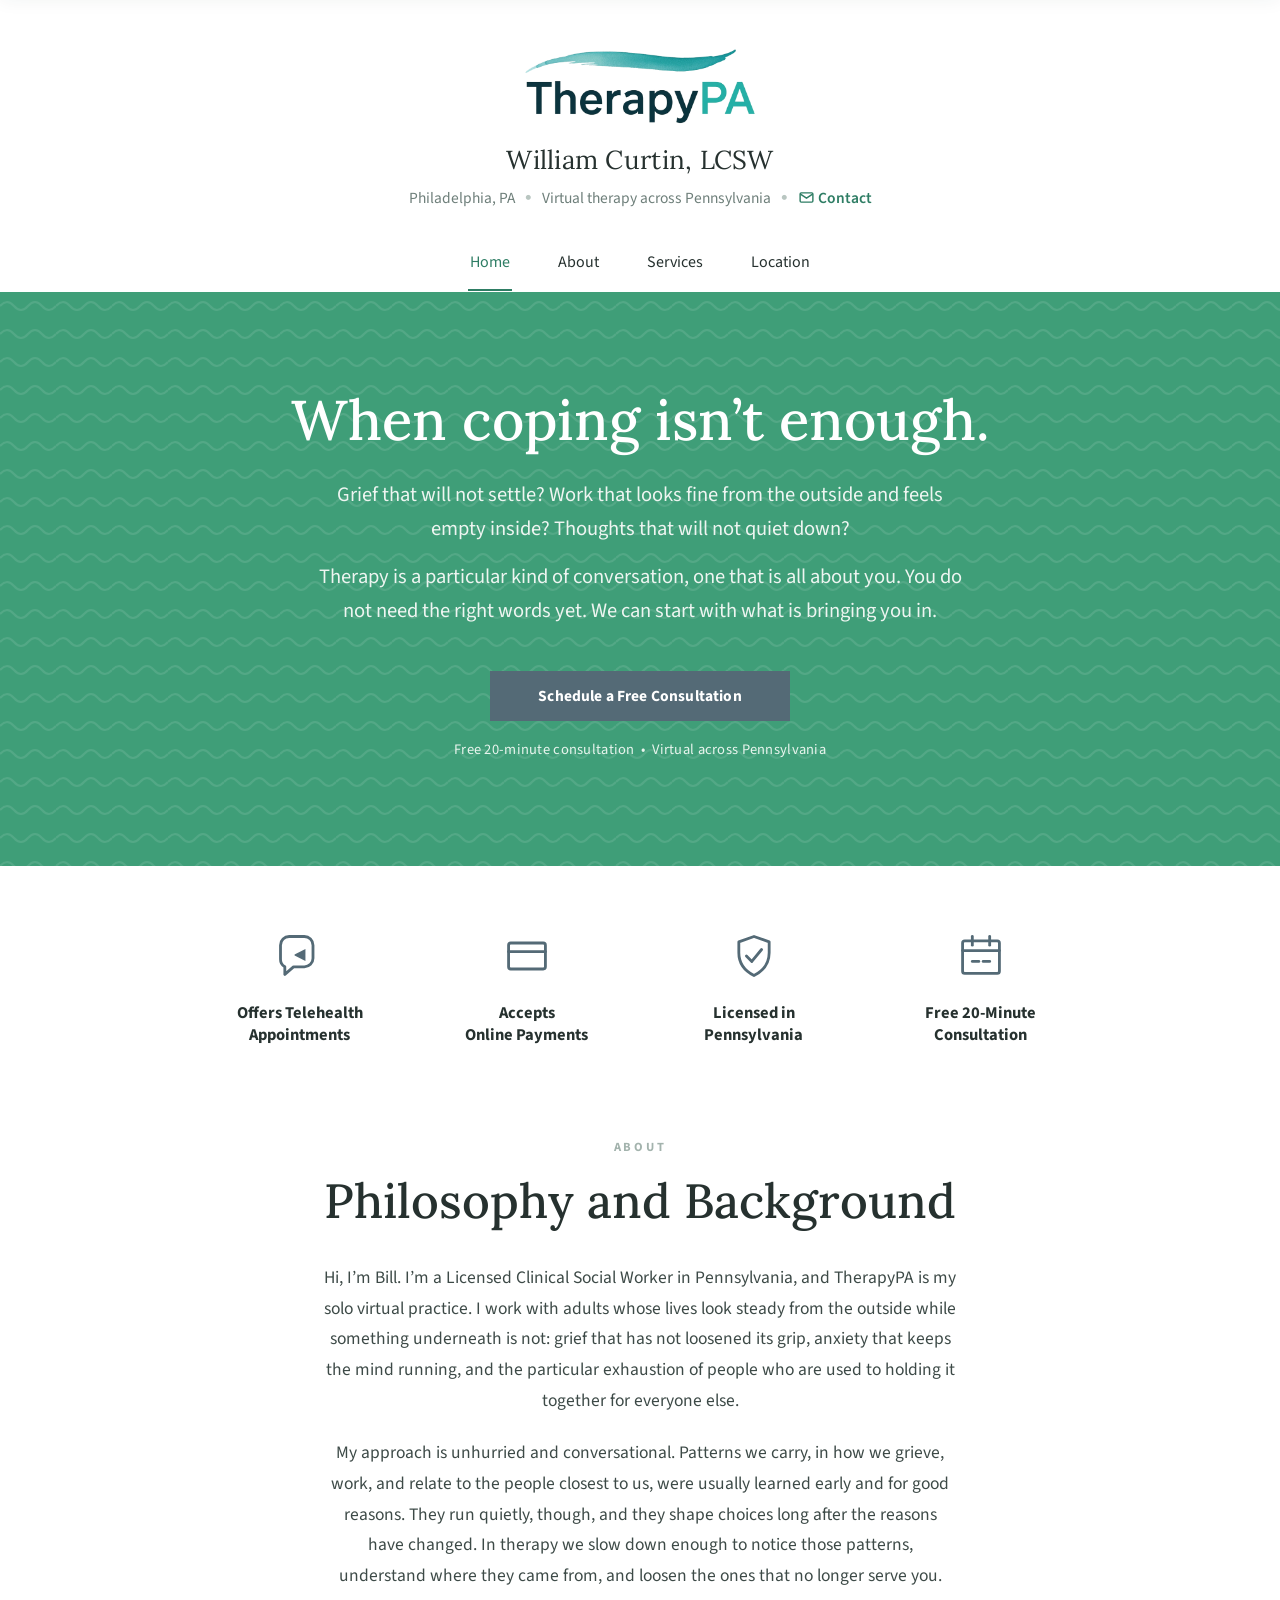
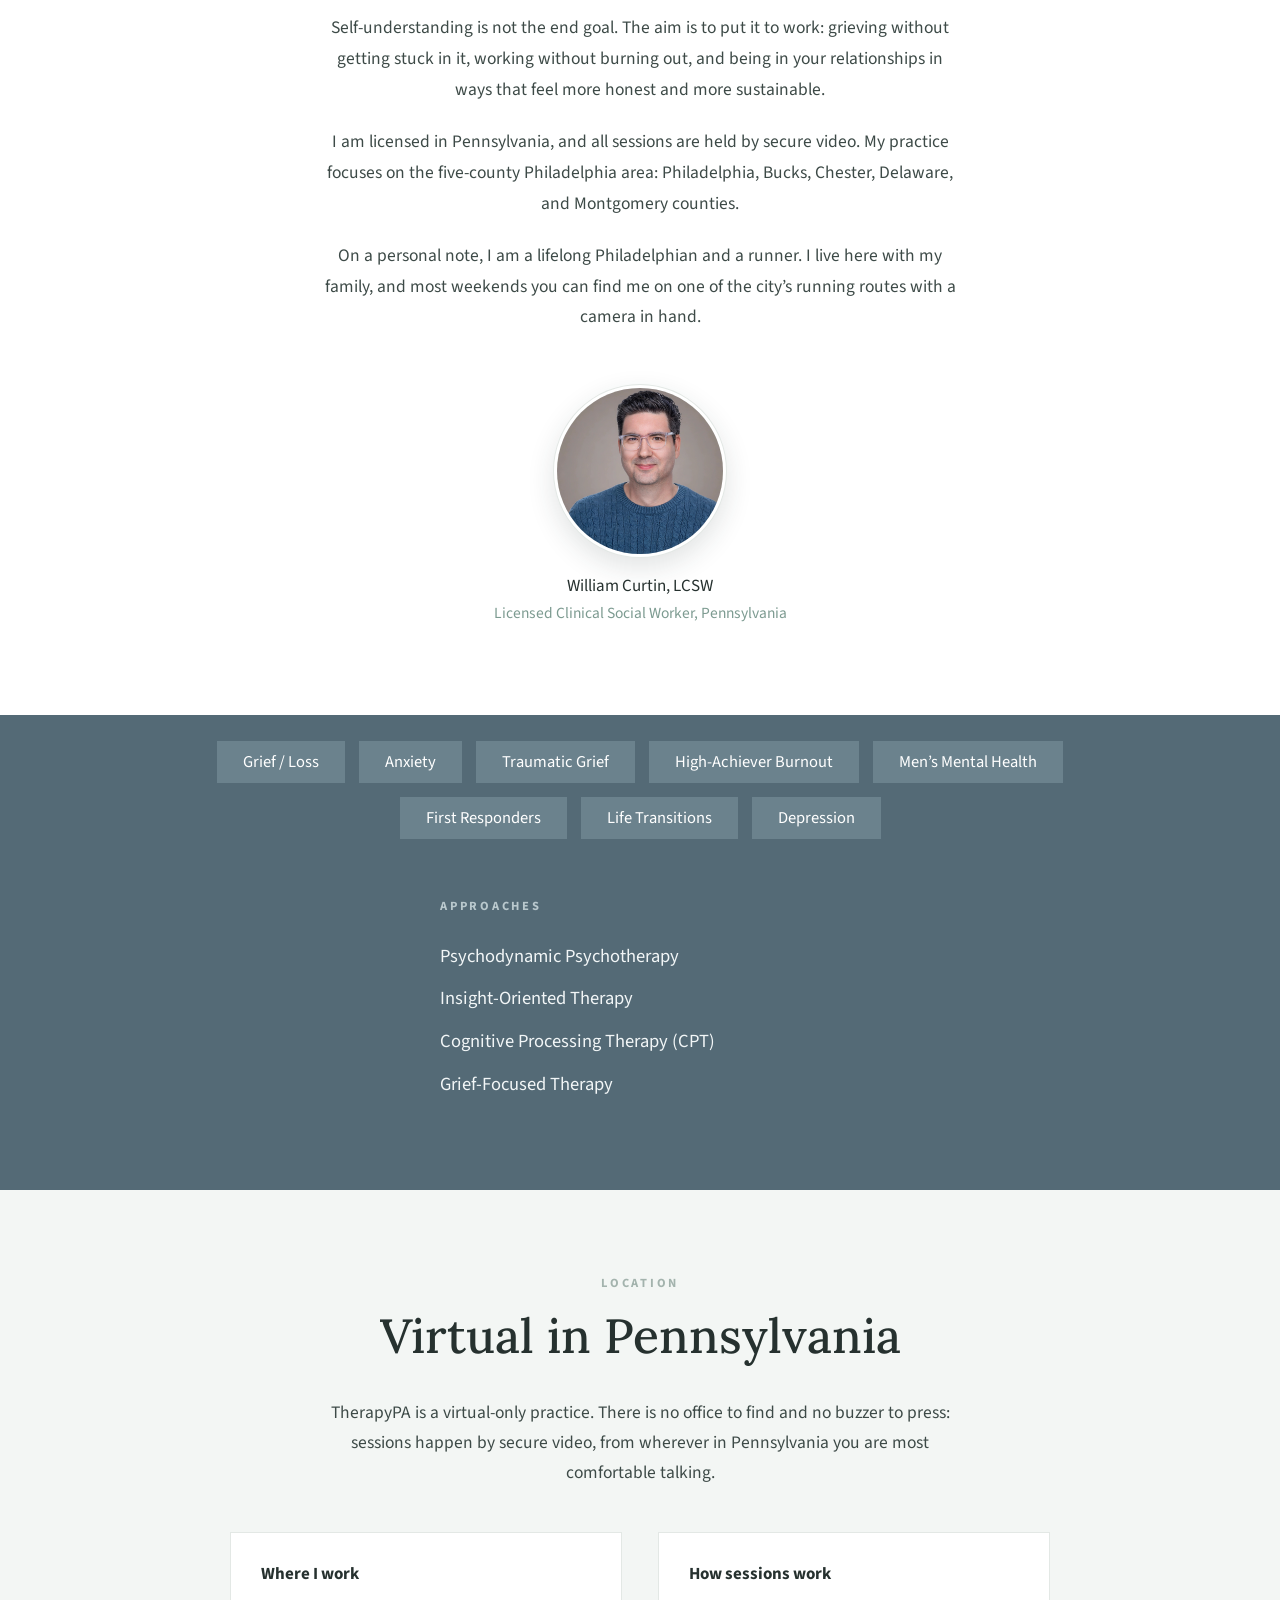
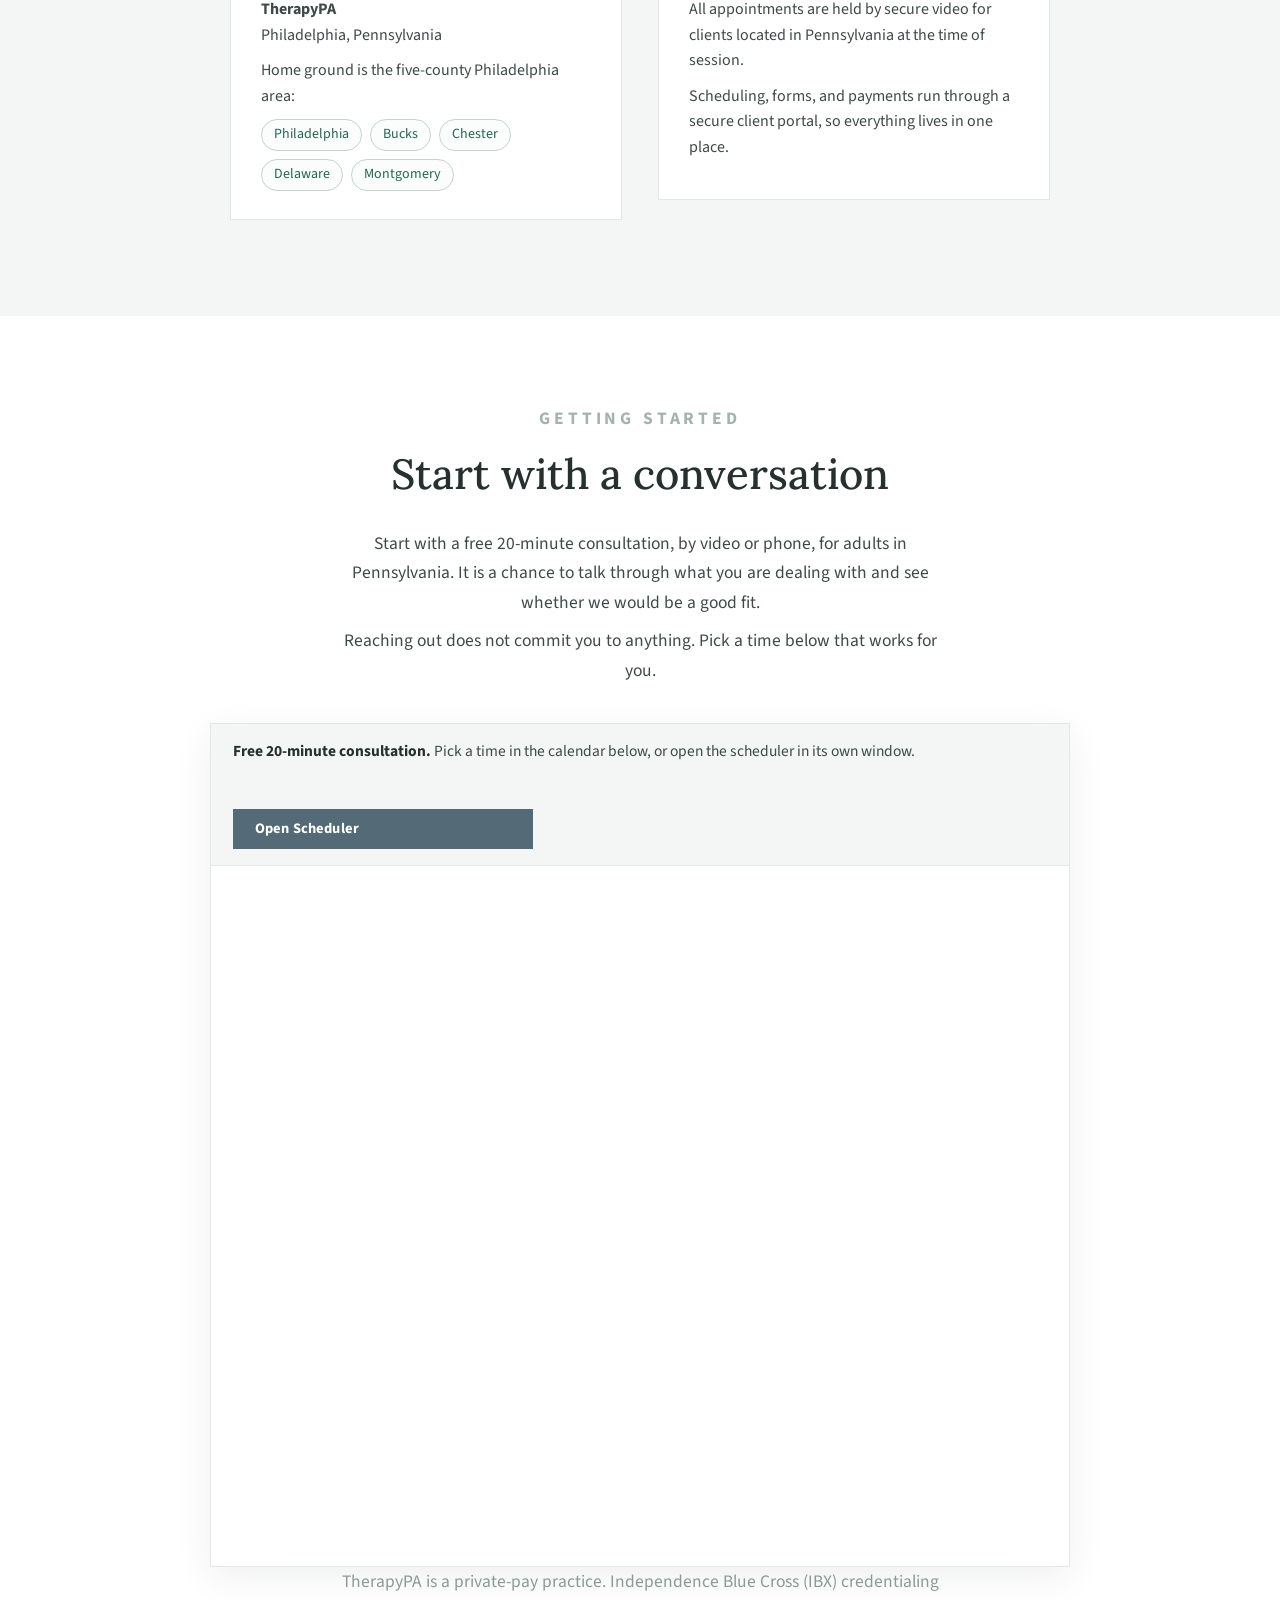
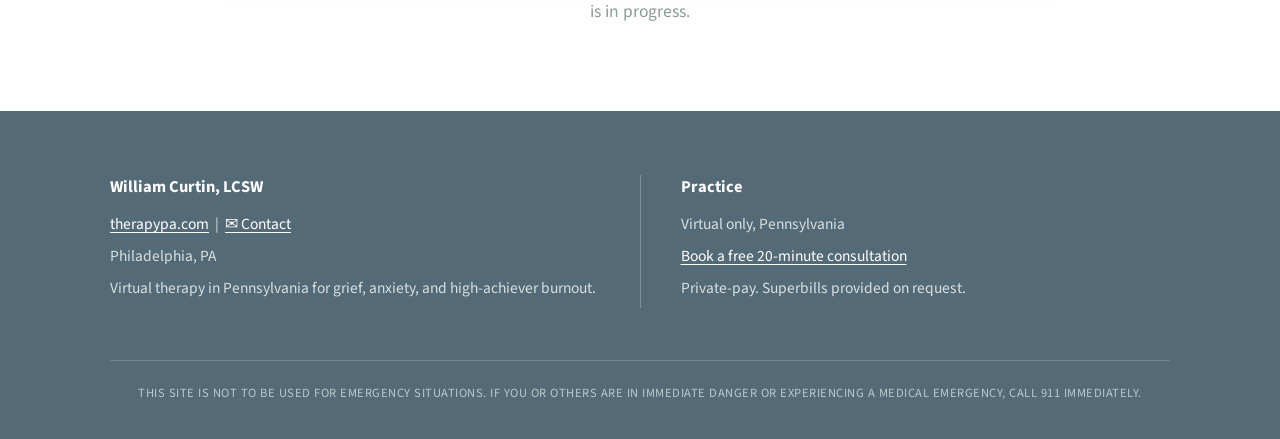
==== commit 4a790ff0: "Homepage logo: transparent-background version (no color to mismatch), blend mode removed, header bac" ====
--- a/index.html
+++ b/index.html
@@ -56,9 +56,9 @@
   
 
   /* Header — Fraser style: centered mark, name, contact line */
-  header.site{padding:44px 24px 0;text-align:center;background:#fafbf6}
+  header.site{padding:44px 24px 0;text-align:center;background:var(--paper)}
   .chairs{width:118px;height:auto;display:block;margin:0 auto 10px}
-  .brandmark{width:230px;max-width:72vw;height:auto;display:block;margin:0 auto 12px;mix-blend-mode:multiply}
+  .brandmark{width:240px;max-width:72vw;height:auto;display:block;margin:0 auto 12px}
   .name{font-family:var(--serif);font-size:26px;color:var(--ink);letter-spacing:.01em}
   .contactline{margin-top:6px;font-size:15.5px;color:var(--muted);display:flex;gap:10px;justify-content:center;align-items:center;flex-wrap:wrap}
   .contactline .dot{color:#b9c6c1;font-size:11px}
@@ -255,7 +255,7 @@
 
 <!-- Main header -->
 <header class="site" id="home">
-  <img class="brandmark" src="assets/logo.jpeg" alt="TherapyPA" />
+  <img class="brandmark" src="assets/logo.svg" alt="TherapyPA" />
   <div class="name">William Curtin, LCSW</div>
   <div class="contactline">
     <span>Philadelphia, PA</span><span class="dot">●</span>
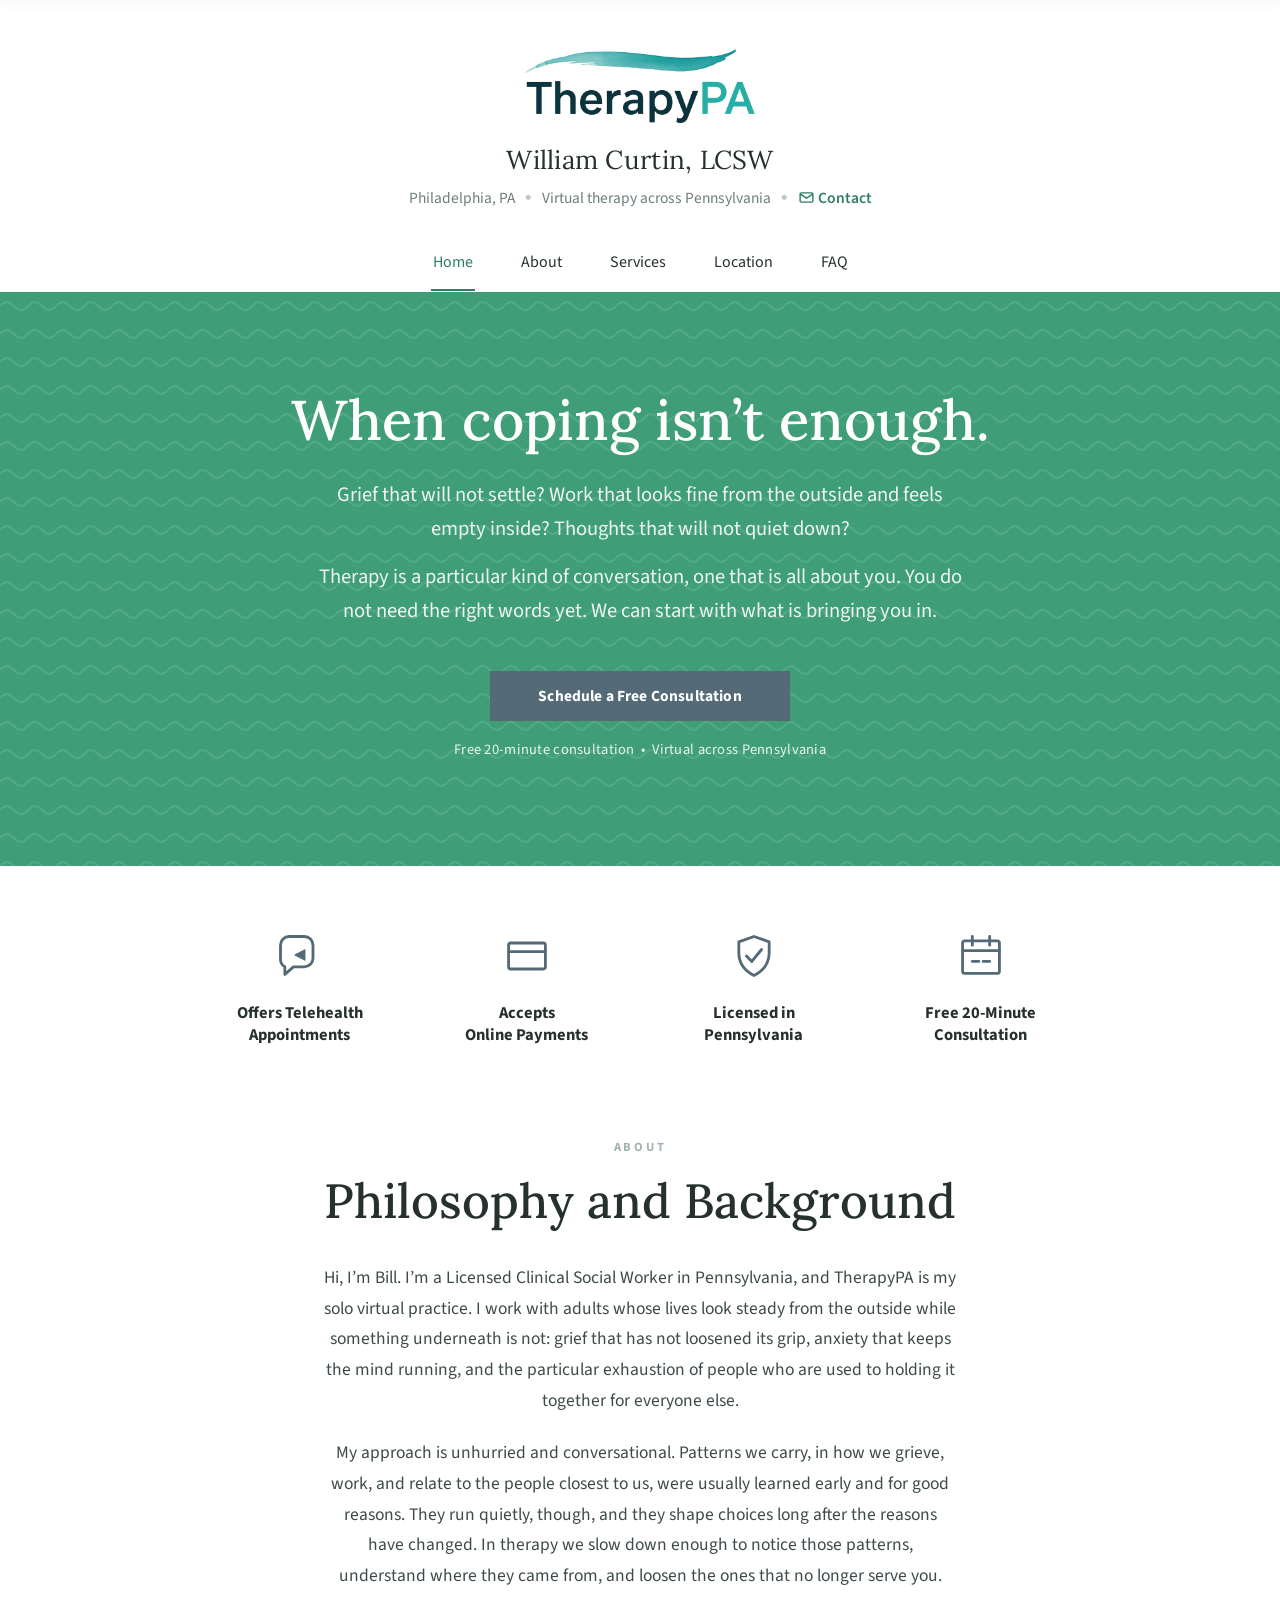
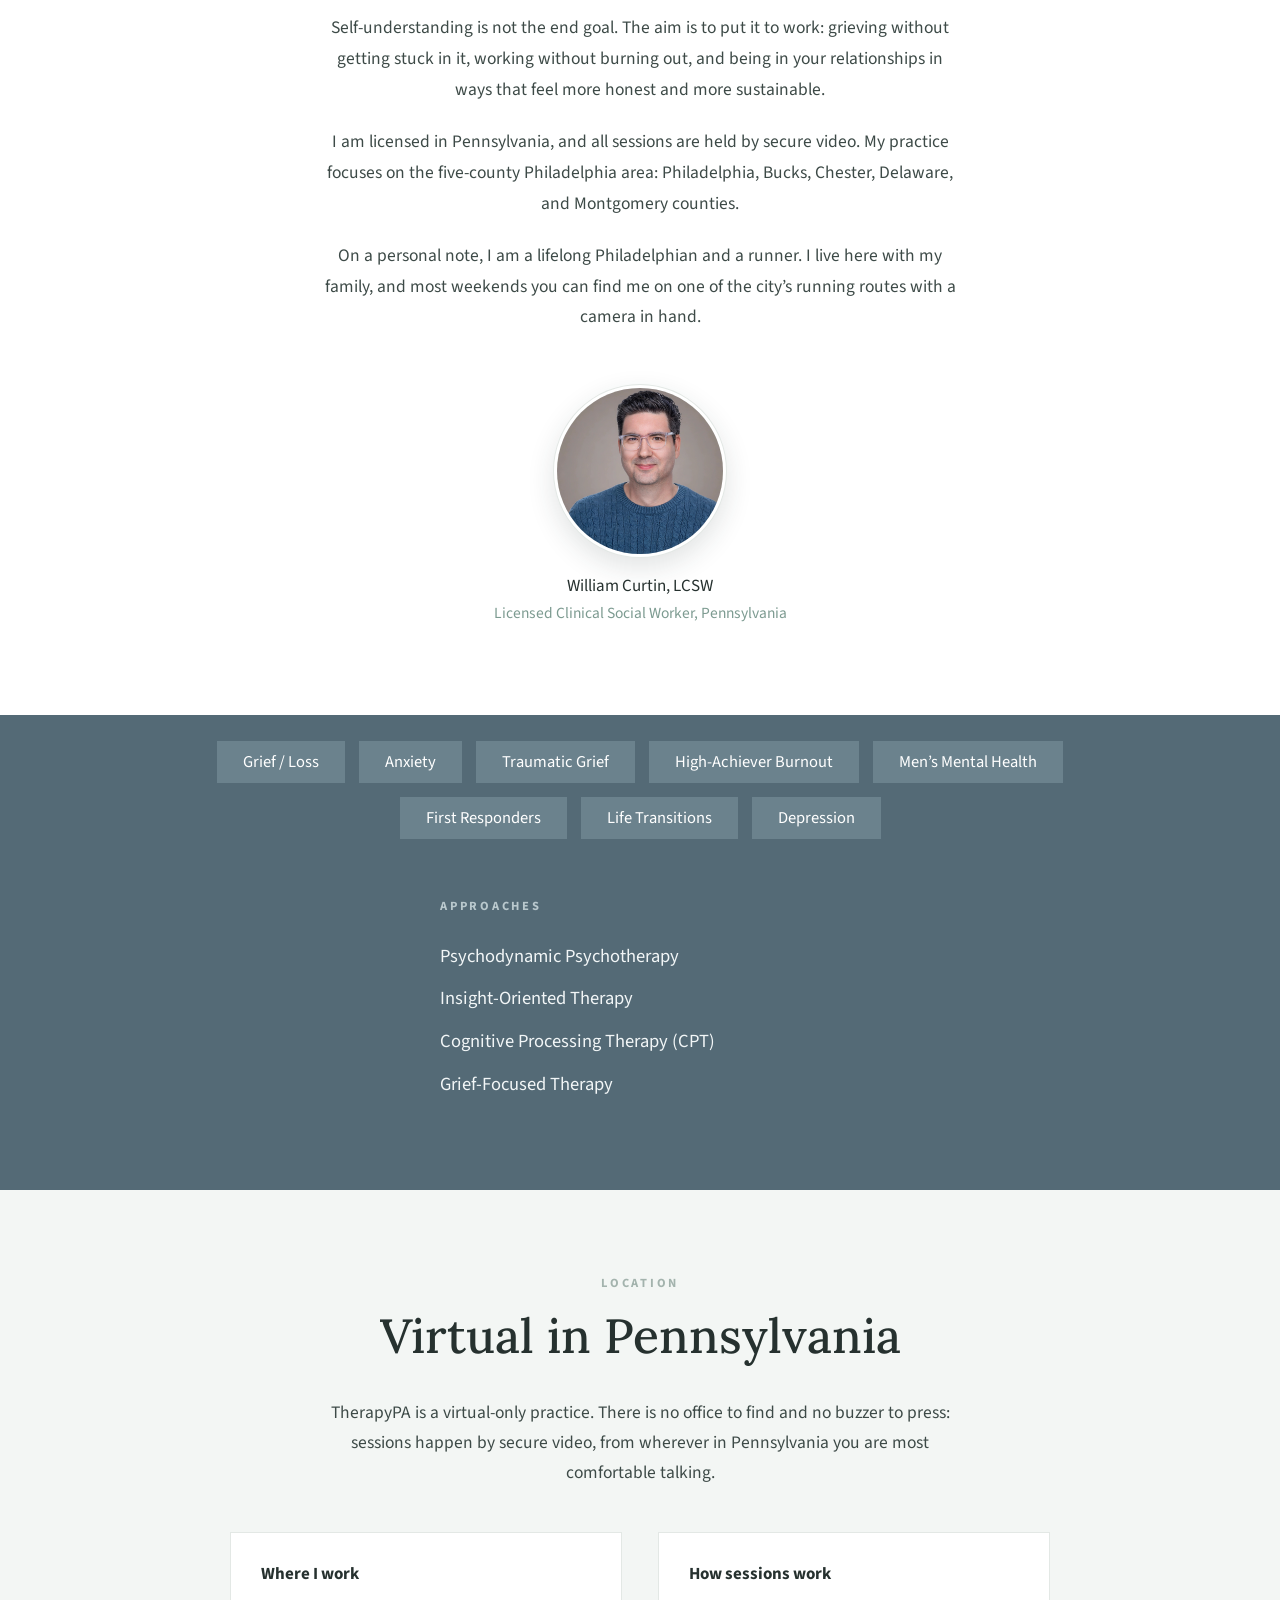
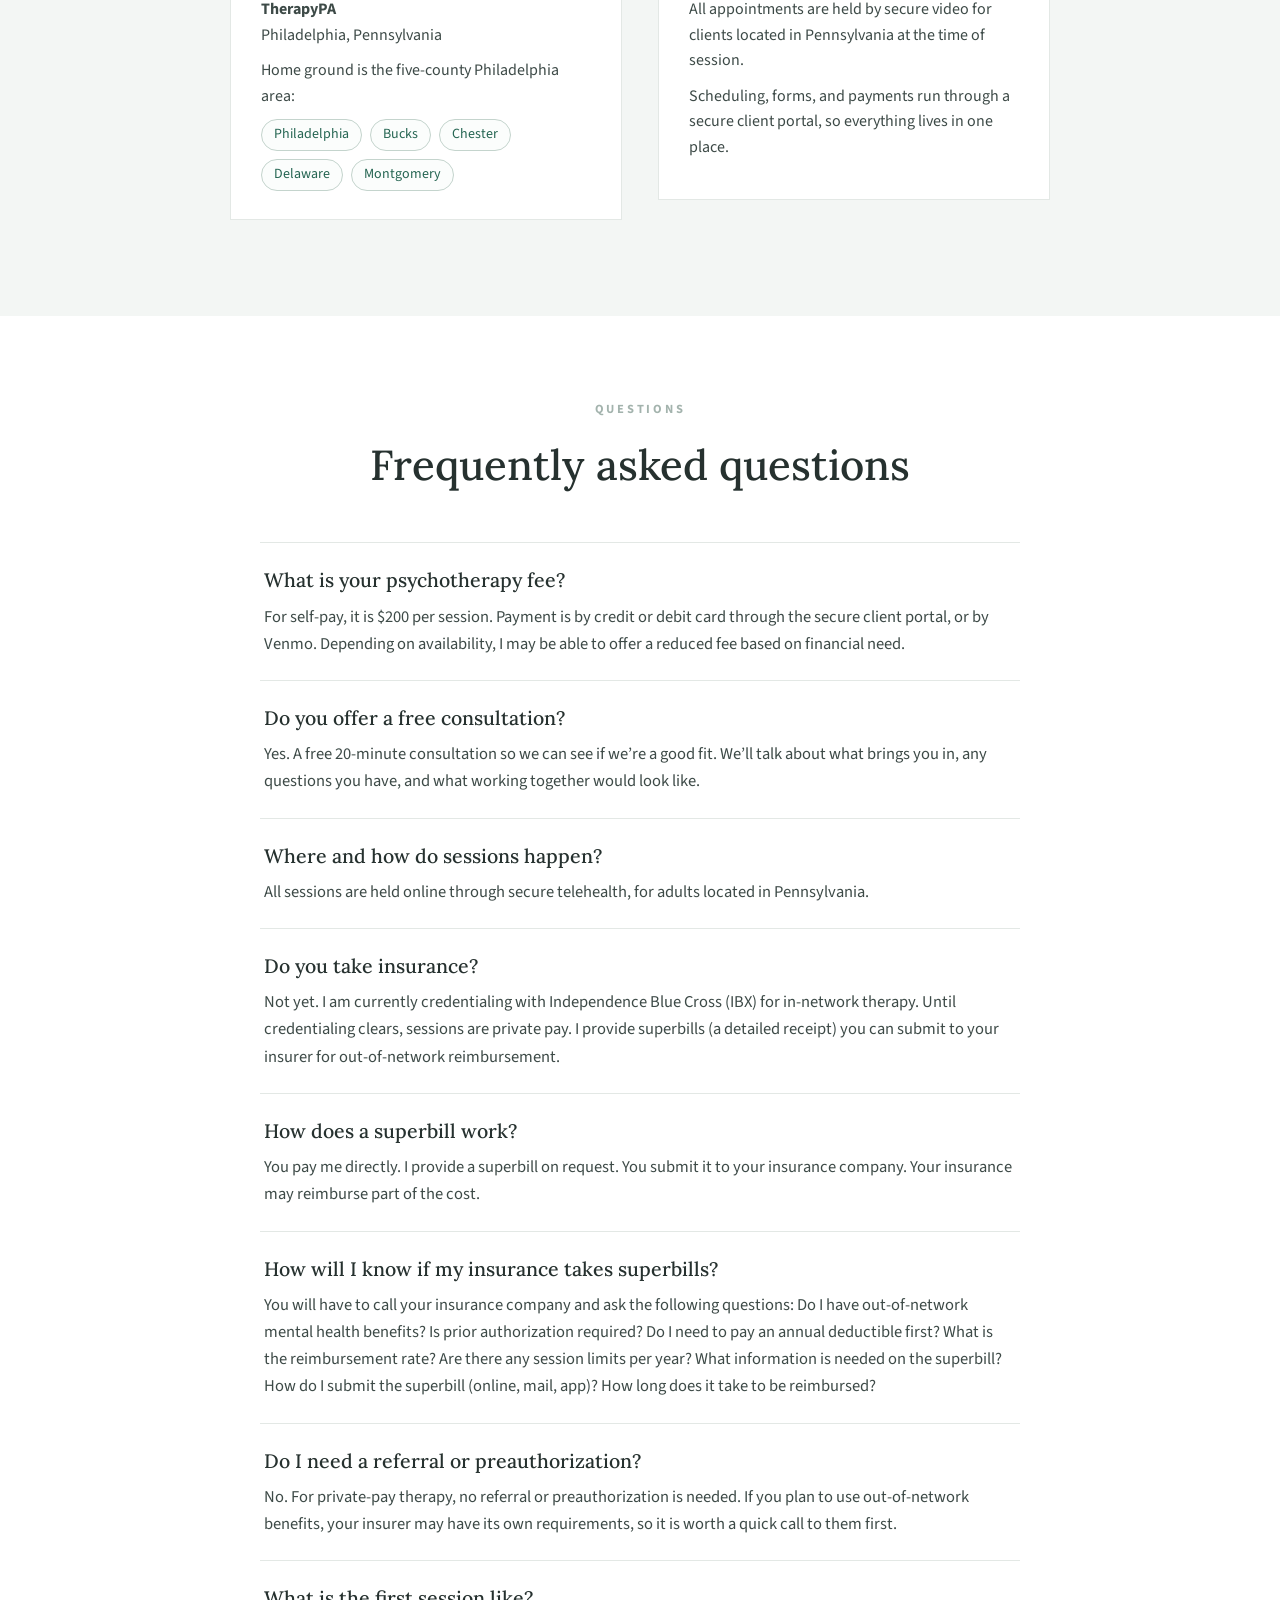
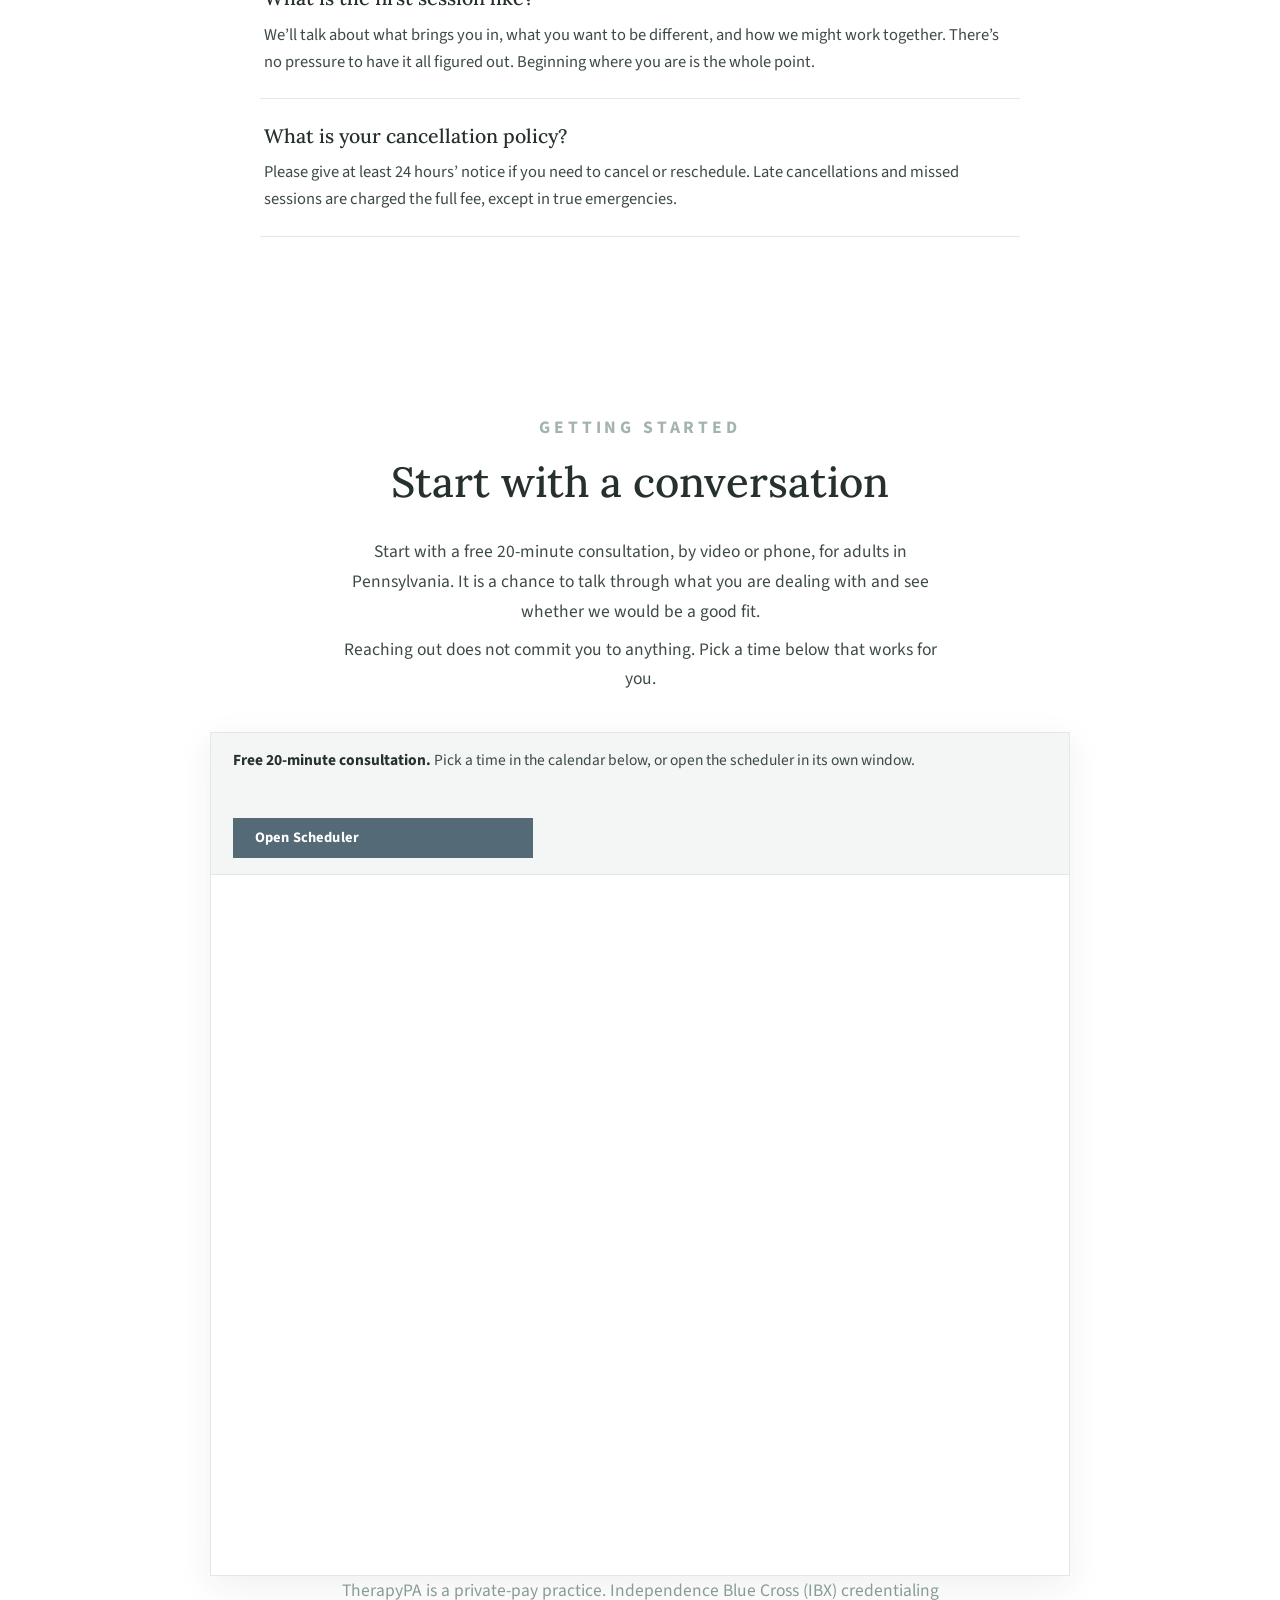
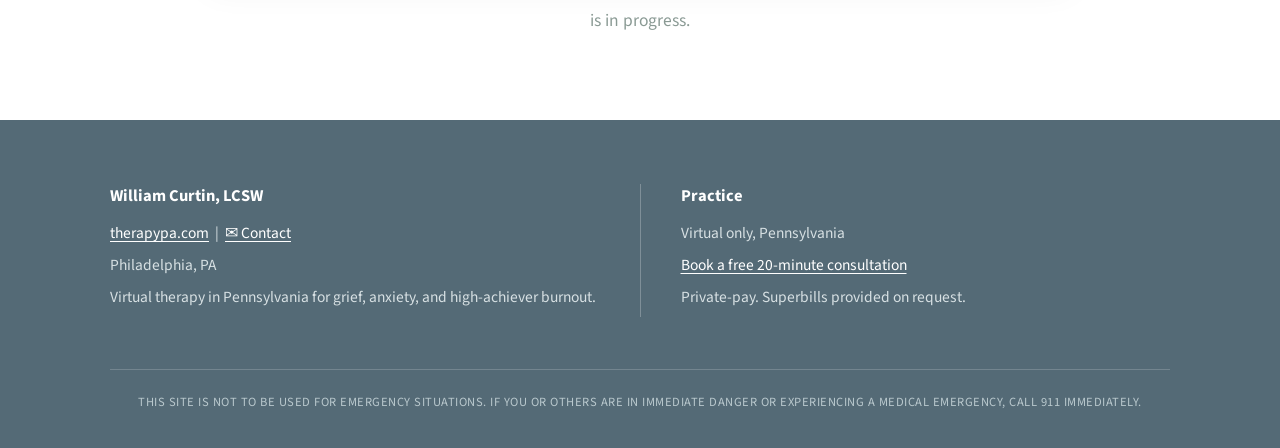
==== commit a69fe1c4: "Homepage: restore FAQ section in the new design (9 questions, referral answer updated for private-pa" ====
--- a/index.html
+++ b/index.html
@@ -141,6 +141,12 @@
 
   /* Getting started */
   .start{padding:88px 24px 76px;text-align:center}
+  .faq{background:var(--paper);padding:84px 24px 88px;text-align:center}
+  .faq-list{max-width:760px;margin:44px auto 0;text-align:left}
+  .faq-item{border-top:1px solid var(--line);padding:22px 4px}
+  .faq-item:last-child{border-bottom:1px solid var(--line)}
+  .faq-item h3{font-size:19.5px;margin-bottom:8px}
+  .faq-item p{margin:0;font-size:16.5px;line-height:1.65}
   .start p{max-width:600px;margin:0 auto 8px;font-size:17.5px;line-height:1.7}
   .start .btn{margin-top:30px;min-width:300px}
   .calendly-wrap{max-width:860px;margin:38px auto 0;border:1px solid var(--line);background:#fff;box-shadow:0 10px 34px rgba(38,49,47,.07);overflow:hidden}
@@ -226,6 +232,84 @@
         "https://www.linkedin.com/in/william-curtin-lcsw/",
         "https://www.therapyden.com/therapist/william-curtin"
       ]
+    },
+    {
+      "@type": "FAQPage",
+      "@id": "https://therapypa.com/#faq",
+      "mainEntity": [
+        {
+          "@type": "Question",
+          "name": "What is your psychotherapy fee?",
+          "acceptedAnswer": {
+            "@type": "Answer",
+            "text": "For self-pay, it is $200 per session. Payment is by credit or debit card through the secure client portal, or by Venmo. Depending on availability, I may be able to offer a reduced fee based on financial need."
+          }
+        },
+        {
+          "@type": "Question",
+          "name": "Do you offer a free consultation?",
+          "acceptedAnswer": {
+            "@type": "Answer",
+            "text": "Yes. A free 20-minute consultation so we can see if we’re a good fit. We’ll talk about what brings you in, any questions you have, and what working together would look like."
+          }
+        },
+        {
+          "@type": "Question",
+          "name": "Where and how do sessions happen?",
+          "acceptedAnswer": {
+            "@type": "Answer",
+            "text": "All sessions are held online through secure telehealth, for adults located in Pennsylvania."
+          }
+        },
+        {
+          "@type": "Question",
+          "name": "Do you take insurance?",
+          "acceptedAnswer": {
+            "@type": "Answer",
+            "text": "Not yet. I am currently credentialing with Independence Blue Cross (IBX) for in-network therapy. Until credentialing clears, sessions are private pay. I provide superbills (a detailed receipt) you can submit to your insurer for out-of-network reimbursement."
+          }
+        },
+        {
+          "@type": "Question",
+          "name": "How does a superbill work?",
+          "acceptedAnswer": {
+            "@type": "Answer",
+            "text": "You pay me directly. I provide a superbill on request. You submit it to your insurance company. Your insurance may reimburse part of the cost."
+          }
+        },
+        {
+          "@type": "Question",
+          "name": "How will I know if my insurance takes superbills?",
+          "acceptedAnswer": {
+            "@type": "Answer",
+            "text": "You will have to call your insurance company and ask the following questions: Do I have out-of-network mental health benefits? Is prior authorization required? Do I need to pay an annual deductible first? What is the reimbursement rate? Are there any session limits per year? What information is needed on the superbill? How do I submit the superbill (online, mail, app)? How long does it take to be reimbursed?"
+          }
+        },
+        {
+          "@type": "Question",
+          "name": "Do I need a referral or preauthorization?",
+          "acceptedAnswer": {
+            "@type": "Answer",
+            "text": "No. For private-pay therapy, no referral or preauthorization is needed. If you plan to use out-of-network benefits, your insurer may have its own requirements, so it is worth a quick call to them first."
+          }
+        },
+        {
+          "@type": "Question",
+          "name": "What is the first session like?",
+          "acceptedAnswer": {
+            "@type": "Answer",
+            "text": "We’ll talk about what brings you in, what you want to be different, and how we might work together. There’s no pressure to have it all figured out. Beginning where you are is the whole point."
+          }
+        },
+        {
+          "@type": "Question",
+          "name": "What is your cancellation policy?",
+          "acceptedAnswer": {
+            "@type": "Answer",
+            "text": "Please give at least 24 hours’ notice if you need to cancel or reschedule. Late cancellations and missed sessions are charged the full fee, except in true emergencies."
+          }
+        }
+      ]
     }
   ]
 }
@@ -248,6 +332,7 @@
       <a href="#about" data-nav="about">About</a>
       <a href="#services" data-nav="services">Services</a>
       <a href="#location" data-nav="location">Location</a>
+      <a href="#faq" data-nav="faq">FAQ</a>
       <a class="btn small" href="#start">Book a Consultation</a>
     </nav>
   </div>
@@ -268,6 +353,7 @@
       <li><a href="#about" data-nav="about">About</a></li>
       <li><a href="#services" data-nav="services">Services</a></li>
       <li><a href="#location" data-nav="location">Location</a></li>
+      <li><a href="#faq" data-nav="faq">FAQ</a></li>
     </ul>
   </nav>
 </header>
@@ -362,6 +448,23 @@
       <p>All appointments are held by secure video for clients located in Pennsylvania at the time of session.</p>
       <p>Scheduling, forms, and payments run through a secure client portal, so everything lives in one place.</p>
     </div>
+  </div>
+</section>
+
+<!-- FAQ -->
+<section class="faq" id="faq">
+  <p class="label">Questions</p>
+  <h2 style="font-size:clamp(30px,4.2vw,42px)">Frequently asked questions</h2>
+  <div class="faq-list">
+    <div class="faq-item"><h3>What is your psychotherapy fee?</h3><p>For self-pay, it is $200 per session. Payment is by credit or debit card through the secure client portal, or by Venmo. Depending on availability, I may be able to offer a reduced fee based on financial need.</p></div>
+    <div class="faq-item"><h3>Do you offer a free consultation?</h3><p>Yes. A free 20-minute consultation so we can see if we’re a good fit. We’ll talk about what brings you in, any questions you have, and what working together would look like.</p></div>
+    <div class="faq-item"><h3>Where and how do sessions happen?</h3><p>All sessions are held online through secure telehealth, for adults located in Pennsylvania.</p></div>
+    <div class="faq-item"><h3>Do you take insurance?</h3><p>Not yet. I am currently credentialing with Independence Blue Cross (IBX) for in-network therapy. Until credentialing clears, sessions are private pay. I provide superbills (a detailed receipt) you can submit to your insurer for out-of-network reimbursement.</p></div>
+    <div class="faq-item"><h3>How does a superbill work?</h3><p>You pay me directly. I provide a superbill on request. You submit it to your insurance company. Your insurance may reimburse part of the cost.</p></div>
+    <div class="faq-item"><h3>How will I know if my insurance takes superbills?</h3><p>You will have to call your insurance company and ask the following questions: Do I have out-of-network mental health benefits? Is prior authorization required? Do I need to pay an annual deductible first? What is the reimbursement rate? Are there any session limits per year? What information is needed on the superbill? How do I submit the superbill (online, mail, app)? How long does it take to be reimbursed?</p></div>
+    <div class="faq-item"><h3>Do I need a referral or preauthorization?</h3><p>No. For private-pay therapy, no referral or preauthorization is needed. If you plan to use out-of-network benefits, your insurer may have its own requirements, so it is worth a quick call to them first.</p></div>
+    <div class="faq-item"><h3>What is the first session like?</h3><p>We’ll talk about what brings you in, what you want to be different, and how we might work together. There’s no pressure to have it all figured out. Beginning where you are is the whole point.</p></div>
+    <div class="faq-item"><h3>What is your cancellation policy?</h3><p>Please give at least 24 hours’ notice if you need to cancel or reschedule. Late cancellations and missed sessions are charged the full fee, except in true emergencies.</p></div>
   </div>
 </section>
 
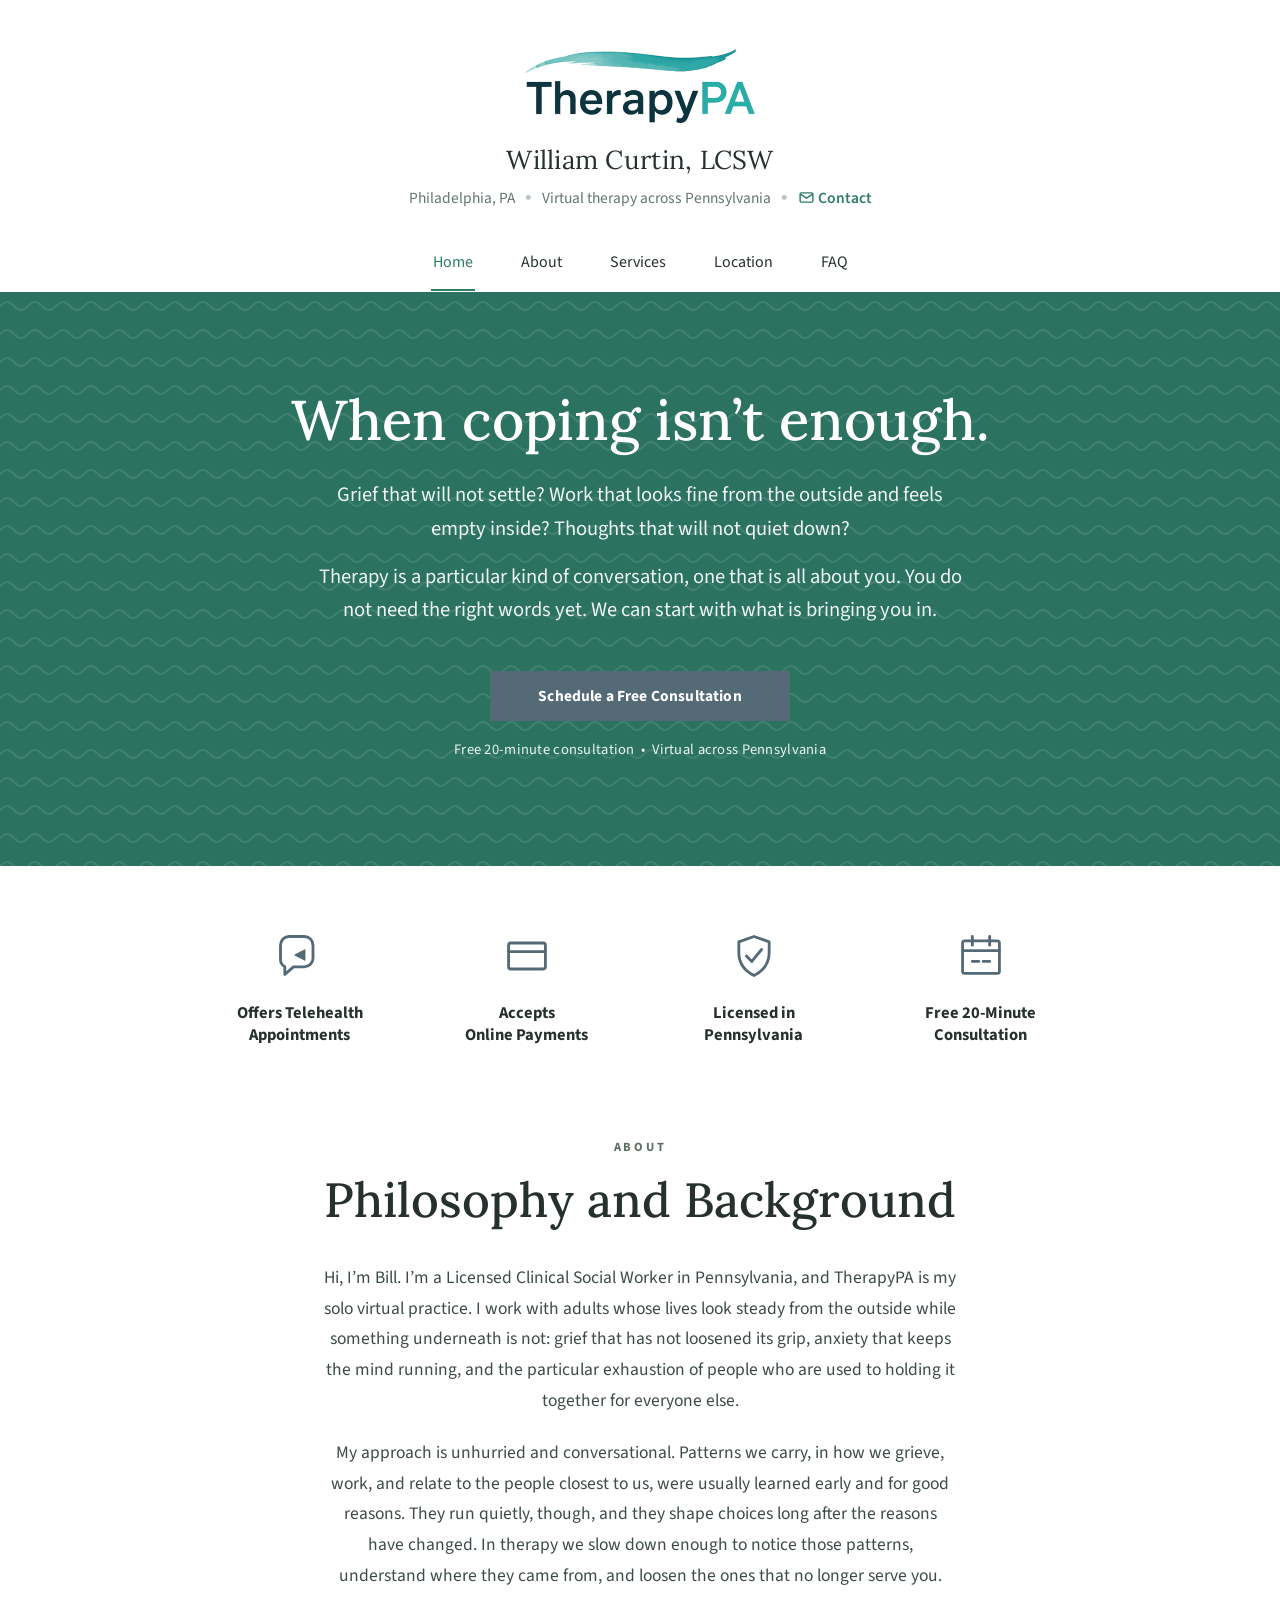
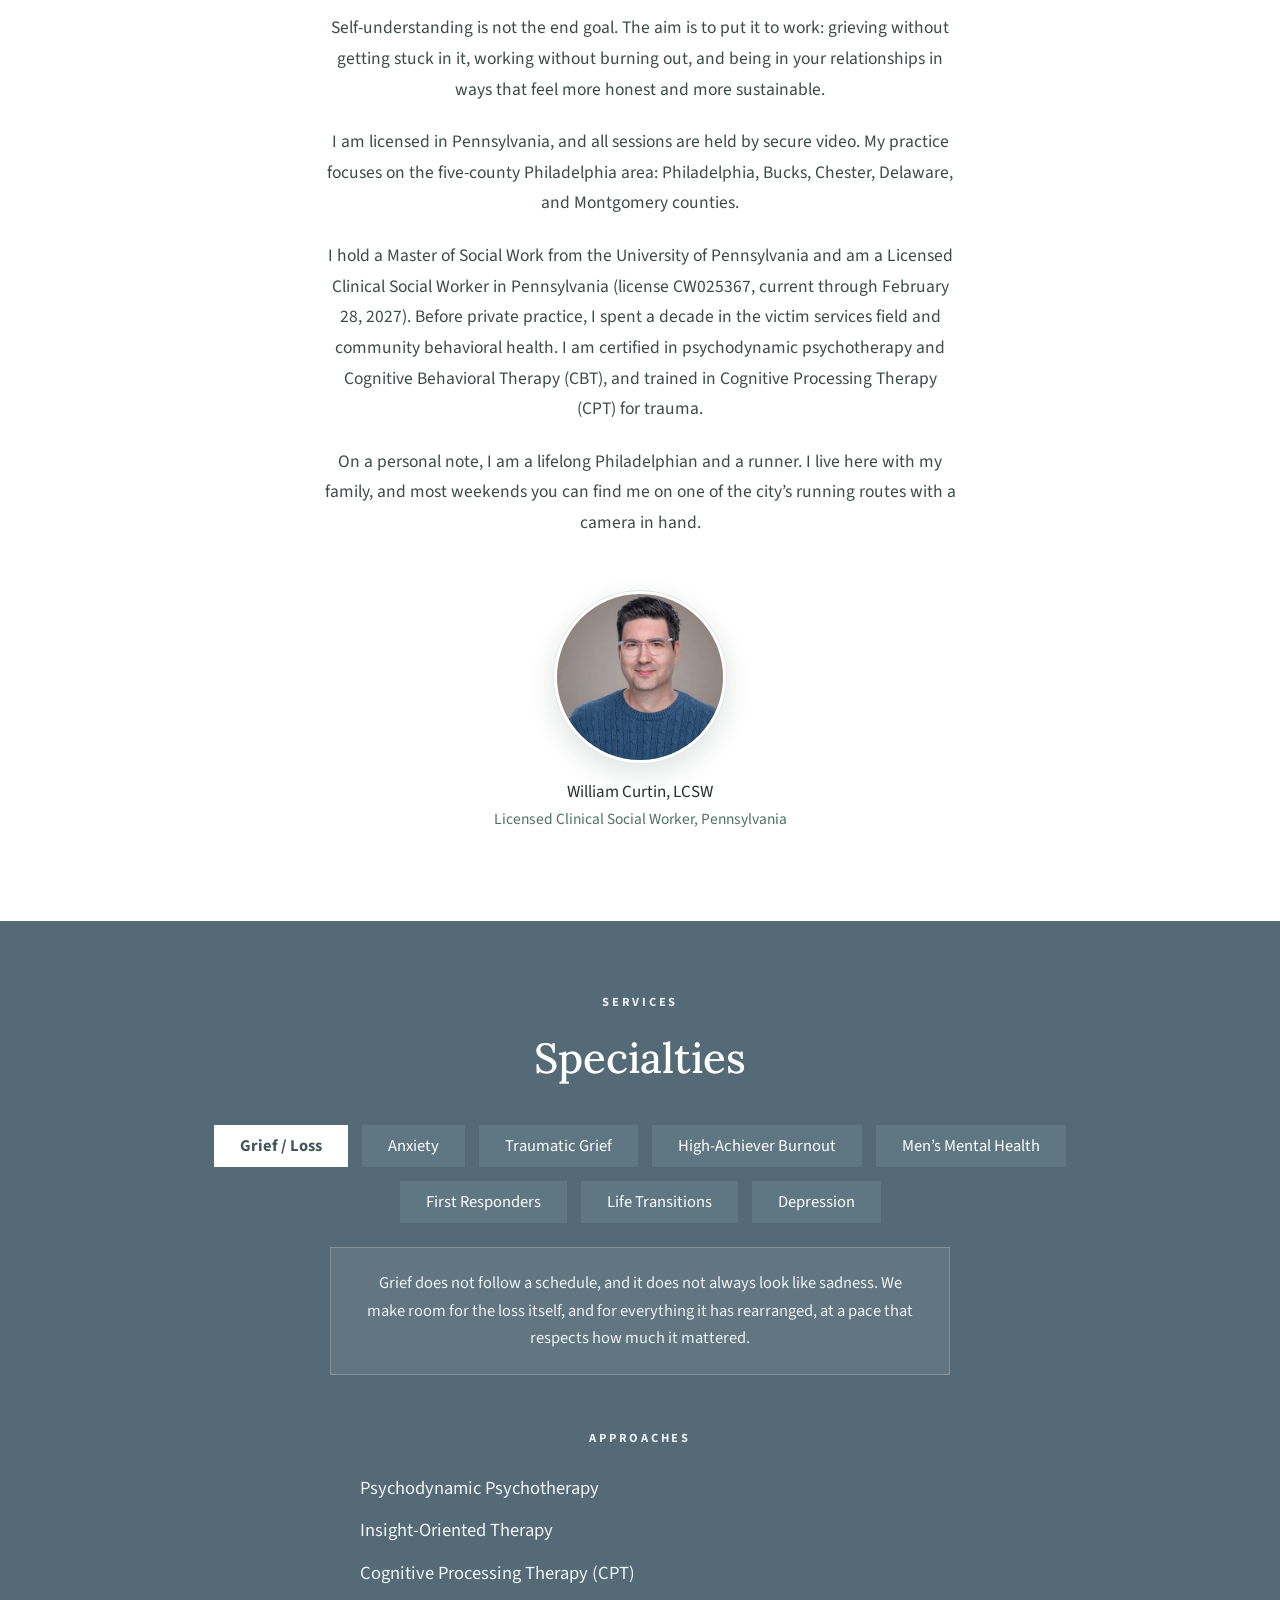
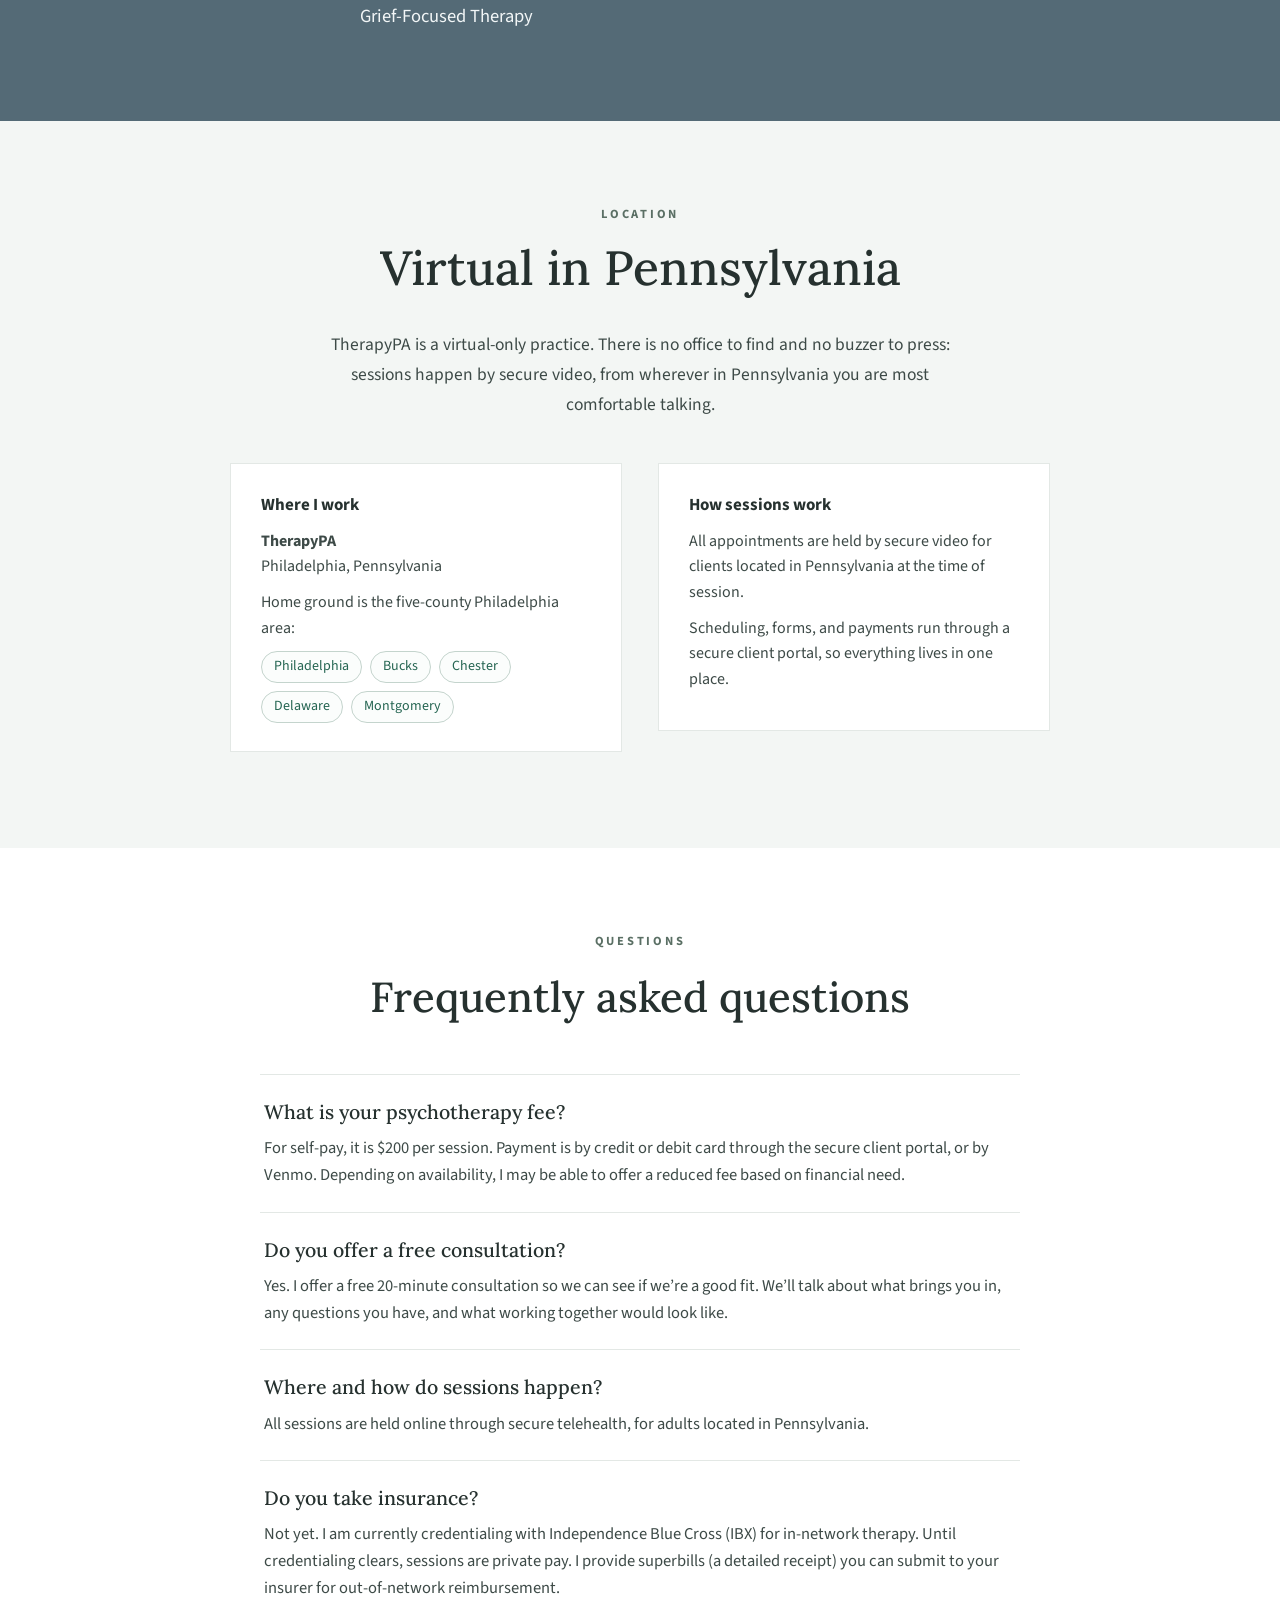
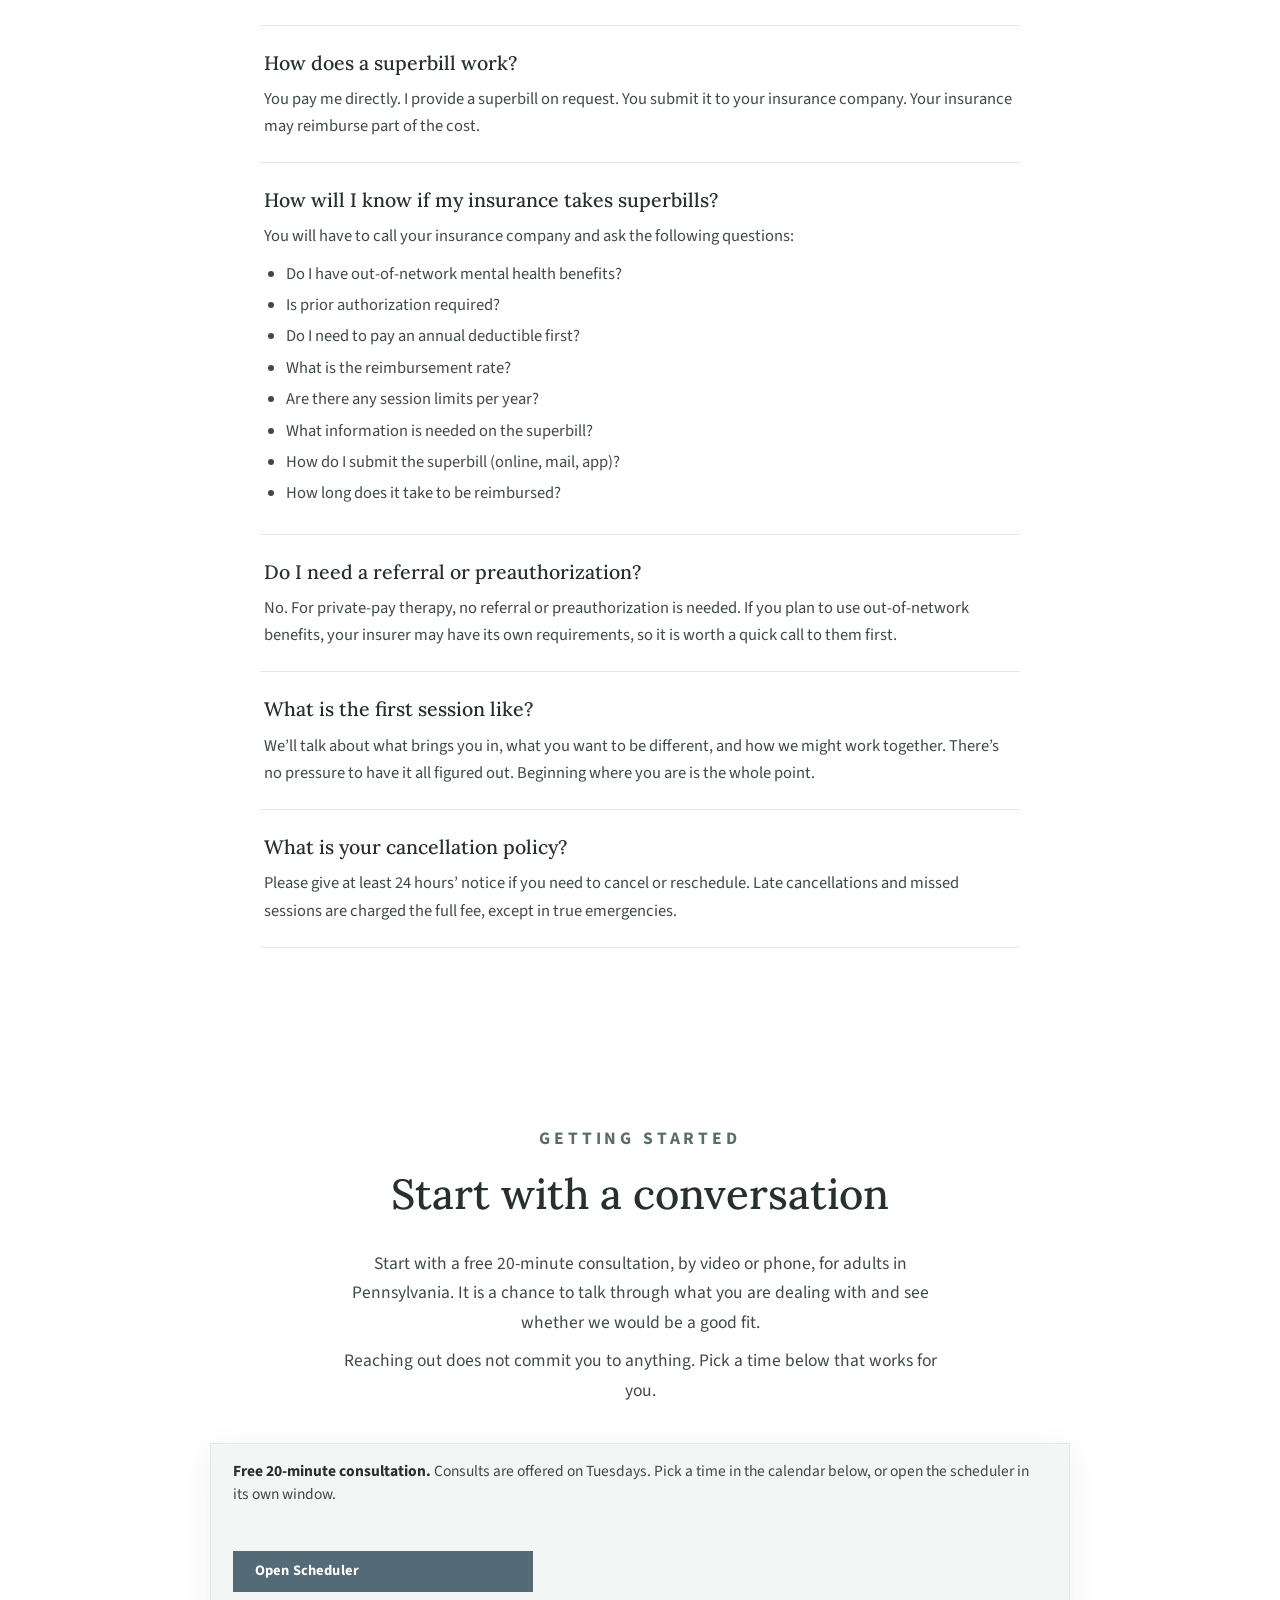
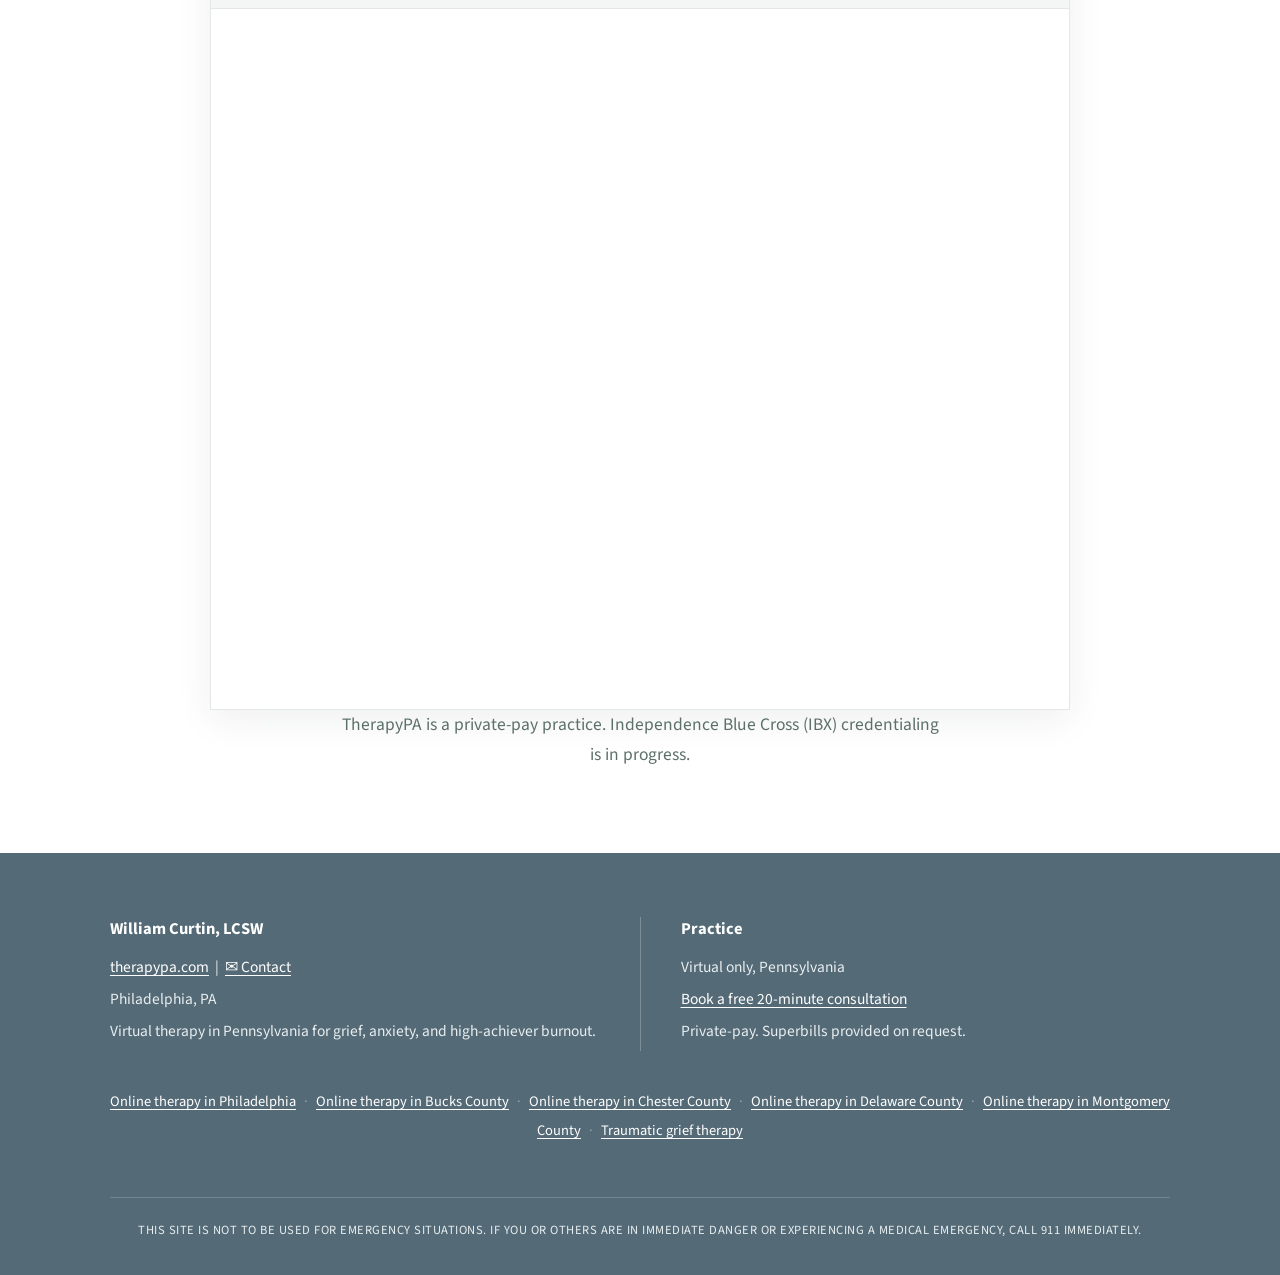
==== commit 29247a9e: "Homepage review fixes: credentials restored, specialty copy in HTML with Services heading, Calendly " ====
--- a/index.html
+++ b/index.html
@@ -27,17 +27,17 @@
   :root{
     --green:#2e7d64;
     --green-dark:#256552;
-    --green-hero:#3f9e78;
+    --green-hero:#2b7260;
     --slate:#546a76;
     --slate-dark:#43565f;
     --slate-deep:#3d4f57;
     --ink:#26312f;
     --body:#3d4a47;
-    --muted:#6e7f7a;
+    --muted:#64766f;
     --line:#e3e8e5;
     --paper:#ffffff;
     --wash:#f3f6f4;
-    --chip:#6b828d;
+    --chip:#5f7683;
     --serif:"Lora", Georgia, "Times New Roman", serif;
     --sans:"Source Sans 3", "Helvetica Neue", Arial, sans-serif;
   }
@@ -73,8 +73,8 @@
   nav.main a.active{color:var(--green);border-bottom-color:var(--green)}
 
   /* Compact sticky header (appears on scroll, like Fraser's inner pages) */
-  .compact{position:fixed;inset:0 0 auto 0;background:var(--paper);box-shadow:0 1px 0 var(--line),0 6px 18px rgba(38,49,47,.06);z-index:50;transform:translateY(-110%);transition:transform .25s ease}
-  .compact.show{transform:translateY(0)}
+  .compact{position:fixed;inset:0 0 auto 0;background:var(--paper);box-shadow:0 1px 0 var(--line),0 6px 18px rgba(38,49,47,.06);z-index:50;transform:translateY(-110%);visibility:hidden;transition:transform .25s ease,visibility 0s linear .25s}
+  .compact.show{transform:translateY(0);visibility:visible;transition:transform .25s ease}
   .compact .row{max-width:1180px;margin:0 auto;padding:10px 24px;display:flex;align-items:center;gap:16px}
   .compact .chairs{width:52px;margin:0}
   .compact .cname{font-family:var(--serif);font-size:19px;color:var(--ink);line-height:1.15}
@@ -105,25 +105,25 @@
 
   /* Sections */
   section{scroll-margin-top:96px}
-  .label{text-align:center;text-transform:uppercase;letter-spacing:.22em;font-size:12.5px;font-weight:700;color:#a3b3ad;margin:0 0 14px}
+  .label{text-align:center;text-transform:uppercase;letter-spacing:.22em;font-size:12.5px;font-weight:700;color:#5a6f64;margin:0 0 14px}
   .about{padding:84px 0 90px}
   .about h2,.location h2{font-size:clamp(32px,4.6vw,48px);text-align:center;line-height:1.2;margin-bottom:34px}
   .about .narrow p{font-size:17.5px;line-height:1.75;margin:0 0 22px}
   .portrait{margin:52px auto 0;text-align:center}
   .headshot{width:172px;height:172px;border-radius:50%;margin:0 auto 16px;display:block;object-fit:cover;object-position:50% 18%;border:3px solid #fff;box-shadow:0 0 0 1px var(--line),0 10px 28px rgba(38,49,47,.14);background:var(--wash)}
   .portrait .pname{font-size:17px;color:var(--ink)}
-  .portrait .pcred{color:#7d9b91;font-size:15.5px;margin-top:2px}
+  .portrait .pcred{color:#4f7266;font-size:15.5px;margin-top:2px}
 
   /* Services — slate block */
-  .services{background:var(--slate);color:#e8eef0;padding:26px 24px 84px;text-align:center}
+  .services{background:var(--slate);color:#e8eef0;padding:72px 24px 84px;text-align:center}
   .tags{display:flex;flex-wrap:wrap;gap:14px;justify-content:center;max-width:880px;margin:0 auto 58px}
   .tag{background:var(--chip);color:#fff;border:0;font-family:var(--sans);font-size:16.5px;padding:9px 26px;cursor:pointer;transition:background .15s ease}
-  .tag:hover{background:#7d97a2}
+  .tag:hover{background:#6b828d}
   .tag[aria-pressed="true"]{background:#fff;color:var(--slate-dark);font-weight:700}
   .spec-panel{max-width:620px;margin:-34px auto 54px;background:rgba(255,255,255,.08);border:1px solid rgba(255,255,255,.22);padding:22px 28px;font-size:16.5px;line-height:1.65;color:#eef3f4}
   .spec-panel[hidden]{display:none}
-  .services .label{color:#b9c8cd;text-align:left}
-  .approaches{max-width:400px;margin:0 auto;text-align:left}
+  .services .label{color:#e8eef0;text-align:left}
+  .approaches{max-width:560px;margin:0 auto;text-align:left}
   .approaches h3{color:#fff;font-family:var(--sans);font-weight:400}
   .approaches ul{list-style:none;margin:18px 0 0;padding:0}
   .approaches li{font-size:18.5px;padding:7px 0;color:#f2f6f7}
@@ -156,17 +156,30 @@
   .cal-bar .btn{white-space:nowrap}
   .cal-frame{display:block;width:100%;height:700px;border:0;background:#fff}
   @media(max-width:700px){.cal-frame{height:760px}.cal-bar{justify-content:center;text-align:center}}
-  .ibx-note{margin:34px auto 0;font-size:13.5px;line-height:1.6;color:#8a9a94;max-width:560px}
+  .ibx-note{margin:34px auto 0;font-size:13.5px;line-height:1.6;color:#5c6f68;max-width:560px}
 
   /* Footer */
-  footer{background:var(--slate);color:#d7e0e3;padding:64px 24px 34px}
+  footer{background:var(--slate);color:#e8eef0;padding:64px 24px 34px}
   .foot-grid{max-width:1060px;margin:0 auto;display:grid;grid-template-columns:1fr 1px 1fr;gap:40px}
   @media(max-width:700px){.foot-grid{grid-template-columns:1fr}.foot-grid .divider{display:none}}
   .foot-grid .divider{background:rgba(255,255,255,.25)}
   footer h4{margin:0 0 12px;color:#fff;font-size:16.5px;font-family:var(--sans)}
   footer p{margin:0 0 8px;font-size:15.5px}
   footer a{color:#fff;text-decoration:underline;text-underline-offset:3px}
-  .emergency{max-width:1060px;margin:52px auto 0;padding-top:22px;border-top:1px solid rgba(255,255,255,.18);text-align:center;font-size:12.5px;letter-spacing:.04em;text-transform:uppercase;color:#b9c8cd;line-height:1.7}
+  .emergency{max-width:1060px;margin:52px auto 0;padding-top:22px;border-top:1px solid rgba(255,255,255,.18);text-align:center;font-size:12.5px;letter-spacing:.04em;text-transform:uppercase;color:#e8eef0;line-height:1.7}
+  .skip{position:absolute;left:16px;top:-64px;z-index:100;background:var(--ink);color:#fff;padding:10px 18px;font-weight:600}
+  .skip:focus{top:12px;text-decoration:none}
+  :focus-visible{outline:2px solid var(--green-dark);outline-offset:2px}
+  .hero :focus-visible,.services :focus-visible,.compact :focus-visible,footer :focus-visible{outline-color:#fff}
+  .services h2{color:#fff;font-size:clamp(30px,4.2vw,42px);text-align:center;margin:0 0 34px}
+  .services .shead .label{text-align:center}
+  .spec-panel a{color:#fff;text-decoration:underline;text-underline-offset:3px}
+  .approaches .label{text-align:center}
+  .faq-item ul{margin:10px 0 0;padding-left:22px}
+  .faq-item li{font-size:16.5px;line-height:1.6;margin:5px 0}
+  .foot-links{max-width:1060px;margin:36px auto 0;text-align:center;font-size:14.5px;line-height:2}
+  .foot-links .sep{color:rgba(255,255,255,.4);margin:0 8px}
+  @media(max-width:700px){nav.main ul{gap:16px;flex-wrap:wrap}nav.main a{font-size:15px;padding:8px 2px 10px}}
 </style>
 <script type="application/ld+json">
 {
@@ -250,7 +263,7 @@
           "name": "Do you offer a free consultation?",
           "acceptedAnswer": {
             "@type": "Answer",
-            "text": "Yes. A free 20-minute consultation so we can see if we’re a good fit. We’ll talk about what brings you in, any questions you have, and what working together would look like."
+            "text": "Yes. I offer a free 20-minute consultation so we can see if we’re a good fit. We’ll talk about what brings you in, any questions you have, and what working together would look like."
           }
         },
         {
@@ -314,13 +327,15 @@
   ]
 }
 </script>
+<noscript><style>.spec-desc[hidden]{display:block !important}.spec-panel[hidden]{display:block !important}</style></noscript>
 </head>
 <body>
+<a class="skip" href="#main">Skip to content</a>
 
 
 
 <!-- Compact sticky header -->
-<div class="compact" id="compact" aria-hidden="true">
+<div class="compact" id="compact">
   <div class="row">
     
     <div>
@@ -340,7 +355,7 @@
 
 <!-- Main header -->
 <header class="site" id="home">
-  <img class="brandmark" src="assets/logo.svg" alt="TherapyPA" />
+  <img class="brandmark" src="assets/logo.svg" alt="TherapyPA" width="240" height="84" />
   <div class="name">William Curtin, LCSW</div>
   <div class="contactline">
     <span>Philadelphia, PA</span><span class="dot">●</span>
@@ -358,6 +373,8 @@
   </nav>
 </header>
 
+<main id="main">
+
 <!-- Hero -->
 <div class="hero">
   <h1>When coping isn’t enough.</h1>
@@ -398,10 +415,11 @@
     <p>My approach is unhurried and conversational. Patterns we carry, in how we grieve, work, and relate to the people closest to us, were usually learned early and for good reasons. They run quietly, though, and they shape choices long after the reasons have changed. In therapy we slow down enough to notice those patterns, understand where they came from, and loosen the ones that no longer serve you.</p>
     <p>Self-understanding is not the end goal. The aim is to put it to work: grieving without getting stuck in it, working without burning out, and being in your relationships in ways that feel more honest and more sustainable.</p>
     <p>I am licensed in Pennsylvania, and all sessions are held by secure video. My practice focuses on the five-county Philadelphia area: Philadelphia, Bucks, Chester, Delaware, and Montgomery counties.</p>
+    <p>I hold a Master of Social Work from the University of Pennsylvania and am a Licensed Clinical Social Worker in Pennsylvania (license CW025367, current through February 28, 2027). Before private practice, I spent a decade in the victim services field and community behavioral health. I am certified in psychodynamic psychotherapy and Cognitive Behavioral Therapy (CBT), and trained in Cognitive Processing Therapy (CPT) for trauma.</p>
     <p>On a personal note, I am a lifelong Philadelphian and a runner. I live here with my family, and most weekends you can find me on one of the city’s running routes with a camera in hand.</p>
   </div>
   <div class="portrait">
-    <img class="headshot" src="assets/portrait.jpeg" alt="Headshot of William Curtin, LCSW" width="172" height="172" />
+    <img class="headshot" src="assets/portrait-sm.svg" alt="Headshot of William Curtin, LCSW" width="172" height="172" />
     <div class="pname">William Curtin, LCSW</div>
     <div class="pcred">Licensed Clinical Social Worker, Pennsylvania</div>
   </div>
@@ -409,8 +427,9 @@
 
 <!-- Services -->
 <section class="services" id="services">
+  <div class="shead"><p class="label">Services</p><h2>Specialties</h2></div>
   <div class="tags" role="group" aria-label="Specialties: select one to read more">
-    <button class="tag" data-spec="grief" aria-pressed="false">Grief / Loss</button>
+    <button class="tag" data-spec="grief" aria-pressed="true">Grief / Loss</button>
     <button class="tag" data-spec="anxiety" aria-pressed="false">Anxiety</button>
     <button class="tag" data-spec="trauma" aria-pressed="false">Traumatic Grief</button>
     <button class="tag" data-spec="burnout" aria-pressed="false">High-Achiever Burnout</button>
@@ -419,7 +438,16 @@
     <button class="tag" data-spec="transitions" aria-pressed="false">Life Transitions</button>
     <button class="tag" data-spec="depression" aria-pressed="false">Depression</button>
   </div>
-  <div class="spec-panel" id="specPanel" hidden></div>
+  <div class="spec-panel" id="specPanel">
+    <div class="spec-desc" data-desc="grief">Grief does not follow a schedule, and it does not always look like sadness. We make room for the loss itself, and for everything it has rearranged, at a pace that respects how much it mattered.</div>
+    <div class="spec-desc" data-desc="anxiety" hidden>Anxiety often shows up as a mind that will not quiet down: rehearsing, bracing, replaying. Together we look at what the worry is protecting, and build ways of living that are not organized around it.</div>
+    <div class="spec-desc" data-desc="trauma" hidden>When a death is sudden or traumatic, grief and trauma arrive together and can block each other. My work here draws on Cognitive Processing Therapy (CPT) alongside grief-focused care, so both get attention. <a href="/traumatic-grief/">More about traumatic grief therapy</a></div>
+    <div class="spec-desc" data-desc="burnout" hidden>For people who perform well and feel empty doing it. We look honestly at what the striving costs, what it has been for, and what a sustainable version of your ambition could look like.</div>
+    <div class="spec-desc" data-desc="men" hidden>Many men were taught to handle things alone and quietly. Therapy here is a place to set that rule down, without judgment, and talk about grief, stress, identity, and relationships plainly.</div>
+    <div class="spec-desc" data-desc="responders" hidden>First responders carry what they have seen into every part of life. This is a confidential space, separate from work, to process the calls that stay with you and the strain that builds over a career.</div>
+    <div class="spec-desc" data-desc="transitions" hidden>Divorce, a career change, kids leaving, retirement on the horizon. Transitions stir up old patterns precisely when life demands new ones. Therapy helps you move through deliberately rather than just getting through.</div>
+    <div class="spec-desc" data-desc="depression" hidden>Depression can look like flatness, irritability, or simply going through the motions. We work to understand what is underneath it and to rebuild energy, connection, and a sense of direction.</div>
+  </div>
   <div class="approaches">
     <p class="label">Approaches</p>
     <ul>
@@ -457,11 +485,11 @@
   <h2 style="font-size:clamp(30px,4.2vw,42px)">Frequently asked questions</h2>
   <div class="faq-list">
     <div class="faq-item"><h3>What is your psychotherapy fee?</h3><p>For self-pay, it is $200 per session. Payment is by credit or debit card through the secure client portal, or by Venmo. Depending on availability, I may be able to offer a reduced fee based on financial need.</p></div>
-    <div class="faq-item"><h3>Do you offer a free consultation?</h3><p>Yes. A free 20-minute consultation so we can see if we’re a good fit. We’ll talk about what brings you in, any questions you have, and what working together would look like.</p></div>
+    <div class="faq-item"><h3>Do you offer a free consultation?</h3><p>Yes. I offer a free 20-minute consultation so we can see if we’re a good fit. We’ll talk about what brings you in, any questions you have, and what working together would look like.</p></div>
     <div class="faq-item"><h3>Where and how do sessions happen?</h3><p>All sessions are held online through secure telehealth, for adults located in Pennsylvania.</p></div>
     <div class="faq-item"><h3>Do you take insurance?</h3><p>Not yet. I am currently credentialing with Independence Blue Cross (IBX) for in-network therapy. Until credentialing clears, sessions are private pay. I provide superbills (a detailed receipt) you can submit to your insurer for out-of-network reimbursement.</p></div>
     <div class="faq-item"><h3>How does a superbill work?</h3><p>You pay me directly. I provide a superbill on request. You submit it to your insurance company. Your insurance may reimburse part of the cost.</p></div>
-    <div class="faq-item"><h3>How will I know if my insurance takes superbills?</h3><p>You will have to call your insurance company and ask the following questions: Do I have out-of-network mental health benefits? Is prior authorization required? Do I need to pay an annual deductible first? What is the reimbursement rate? Are there any session limits per year? What information is needed on the superbill? How do I submit the superbill (online, mail, app)? How long does it take to be reimbursed?</p></div>
+    <div class="faq-item"><h3>How will I know if my insurance takes superbills?</h3><p>You will have to call your insurance company and ask the following questions:</p><ul><li>Do I have out-of-network mental health benefits?</li><li>Is prior authorization required?</li><li>Do I need to pay an annual deductible first?</li><li>What is the reimbursement rate?</li><li>Are there any session limits per year?</li><li>What information is needed on the superbill?</li><li>How do I submit the superbill (online, mail, app)?</li><li>How long does it take to be reimbursed?</li></ul></div>
     <div class="faq-item"><h3>Do I need a referral or preauthorization?</h3><p>No. For private-pay therapy, no referral or preauthorization is needed. If you plan to use out-of-network benefits, your insurer may have its own requirements, so it is worth a quick call to them first.</p></div>
     <div class="faq-item"><h3>What is the first session like?</h3><p>We’ll talk about what brings you in, what you want to be different, and how we might work together. There’s no pressure to have it all figured out. Beginning where you are is the whole point.</p></div>
     <div class="faq-item"><h3>What is your cancellation policy?</h3><p>Please give at least 24 hours’ notice if you need to cancel or reschedule. Late cancellations and missed sessions are charged the full fee, except in true emergencies.</p></div>
@@ -477,18 +505,19 @@
 
   <div class="calendly-wrap">
     <div class="cal-bar">
-      <span class="cal-bar-text"><strong>Free 20-minute consultation.</strong> Pick a time in the calendar below, or open the scheduler in its own window.</span>
+      <span class="cal-bar-text"><strong>Free 20-minute consultation.</strong> Consults are offered on Tuesdays. Pick a time in the calendar below, or open the scheduler in its own window.</span>
       <a class="btn small" href="https://calendly.com/bill-therapypa/20min" target="_blank" rel="noopener">Open Scheduler</a>
     </div>
     <!-- Calendly direct iframe embed: Free 20min Consultation — calendly.com/bill-therapypa/20min.
          Direct iframe (not the widget.js script embed): the script-built frame is blocked in
          some browsers/preview frames ("This content is blocked"). The script below points
          embed_domain at the host actually serving this page, as Calendly's embed requires. -->
-    <iframe class="cal-frame" id="calFrame" src="https://calendly.com/bill-therapypa/20min?embed_domain=therapypa.com&amp;embed_type=Inline&amp;hide_gdpr_banner=1&amp;primary_color=2e7d64" title="Schedule a free 20-minute consultation with William Curtin, LCSW"></iframe>
+    <iframe class="cal-frame" id="calFrame" loading="lazy" src="https://calendly.com/bill-therapypa/20min?embed_domain=therapypa.com&amp;embed_type=Inline&amp;hide_gdpr_banner=1&amp;primary_color=2e7d64" title="Schedule a free 20-minute consultation with William Curtin, LCSW"></iframe>
   </div>
 
   <p class="ibx-note">TherapyPA is a private-pay practice. Independence Blue Cross (IBX) credentialing is in progress.</p>
 </section>
+</main>
 
 <footer>
   <div class="foot-grid">
@@ -506,45 +535,35 @@
       <p>Private-pay. Superbills provided on request.</p>
     </div>
   </div>
+  <div class="foot-links"><a href="/philadelphia/">Online therapy in Philadelphia</a><span class="sep">·</span><a href="/bucks-county/">Online therapy in Bucks County</a><span class="sep">·</span><a href="/chester-county/">Online therapy in Chester County</a><span class="sep">·</span><a href="/delaware-county/">Online therapy in Delaware County</a><span class="sep">·</span><a href="/montgomery-county/">Online therapy in Montgomery County</a><span class="sep">·</span><a href="/traumatic-grief/">Traumatic grief therapy</a></div>
   <p class="emergency">This site is not to be used for emergency situations. If you or others are in immediate danger or experiencing a medical emergency, call 911 immediately.</p>
 </footer>
 
 <script>
 (function(){
-  var calFrame = document.getElementById('calFrame');
-  if (calFrame && window.location.hostname){
-    calFrame.src = 'https://calendly.com/bill-therapypa/20min?embed_domain=' + encodeURIComponent(window.location.hostname) + '&embed_type=Inline&hide_gdpr_banner=1&primary_color=2e7d64';
-  }
+  // Calendly frame: embed_domain is set to therapypa.com in the iframe src, and the frame lazy-loads.
 
   var compact = document.getElementById('compact');
   function onScroll(){ compact.classList.toggle('show', window.scrollY > 430); }
   window.addEventListener('scroll', onScroll, {passive:true}); onScroll();
 
-  var specs = {
-    grief: "Grief does not follow a schedule, and it does not always look like sadness. We make room for the loss itself, and for everything it has rearranged, at a pace that respects how much it mattered.",
-    anxiety: "Anxiety often shows up as a mind that will not quiet down: rehearsing, bracing, replaying. Together we look at what the worry is protecting, and build ways of living that are not organized around it.",
-    trauma: "When a death is sudden or traumatic, grief and trauma arrive together and can block each other. My work here draws on Cognitive Processing Therapy (CPT) alongside grief-focused care, so both get attention.",
-    burnout: "For people who perform well and feel empty doing it. We look honestly at what the striving costs, what it has been for, and what a sustainable version of your ambition could look like.",
-    men: "Many men were taught to handle things alone and quietly. Therapy here is a place to set that rule down, without judgment, and talk about grief, stress, identity, and relationships plainly.",
-    responders: "First responders carry what they have seen into every part of life. This is a confidential space, separate from work, to process the calls that stay with you and the strain that builds over a career.",
-    transitions: "Divorce, a career change, kids leaving, retirement on the horizon. Transitions stir up old patterns precisely when life demands new ones. Therapy helps you move through deliberately rather than just getting through.",
-    depression: "Depression can look like flatness, irritability, or simply going through the motions. We work to understand what is underneath it and to rebuild energy, connection, and a sense of direction."
-  };
   var panel = document.getElementById('specPanel');
   var tags = Array.prototype.slice.call(document.querySelectorAll('.tag'));
+  var descs = {};
+  Array.prototype.forEach.call(panel.querySelectorAll('.spec-desc'), function(d){ descs[d.getAttribute('data-desc')] = d; });
   tags.forEach(function(tag){
     tag.addEventListener('click', function(){
       var key = tag.getAttribute('data-spec');
       var wasActive = tag.getAttribute('aria-pressed') === 'true';
       tags.forEach(function(t){ t.setAttribute('aria-pressed','false'); });
-      if (wasActive){ panel.hidden = true; panel.textContent = ''; return; }
+      if (wasActive){ for (var k in descs){ descs[k].hidden = true; } panel.hidden = true; return; }
       tag.setAttribute('aria-pressed','true');
-      panel.textContent = specs[key];
+      for (var k2 in descs){ descs[k2].hidden = (k2 !== key); }
       panel.hidden = false;
     });
   });
 
-  var map = {home:document.getElementById('home'), about:document.getElementById('about'), services:document.getElementById('services'), location:document.getElementById('location')};
+  var map = {home:document.getElementById('home'), about:document.getElementById('about'), services:document.getElementById('services'), location:document.getElementById('location'), faq:document.getElementById('faq'), start:document.getElementById('start')};
   var links = Array.prototype.slice.call(document.querySelectorAll('[data-nav]'));
   function setActive(key){ links.forEach(function(l){ l.classList.toggle('active', l.getAttribute('data-nav') === key); }); }
   if ('IntersectionObserver' in window){
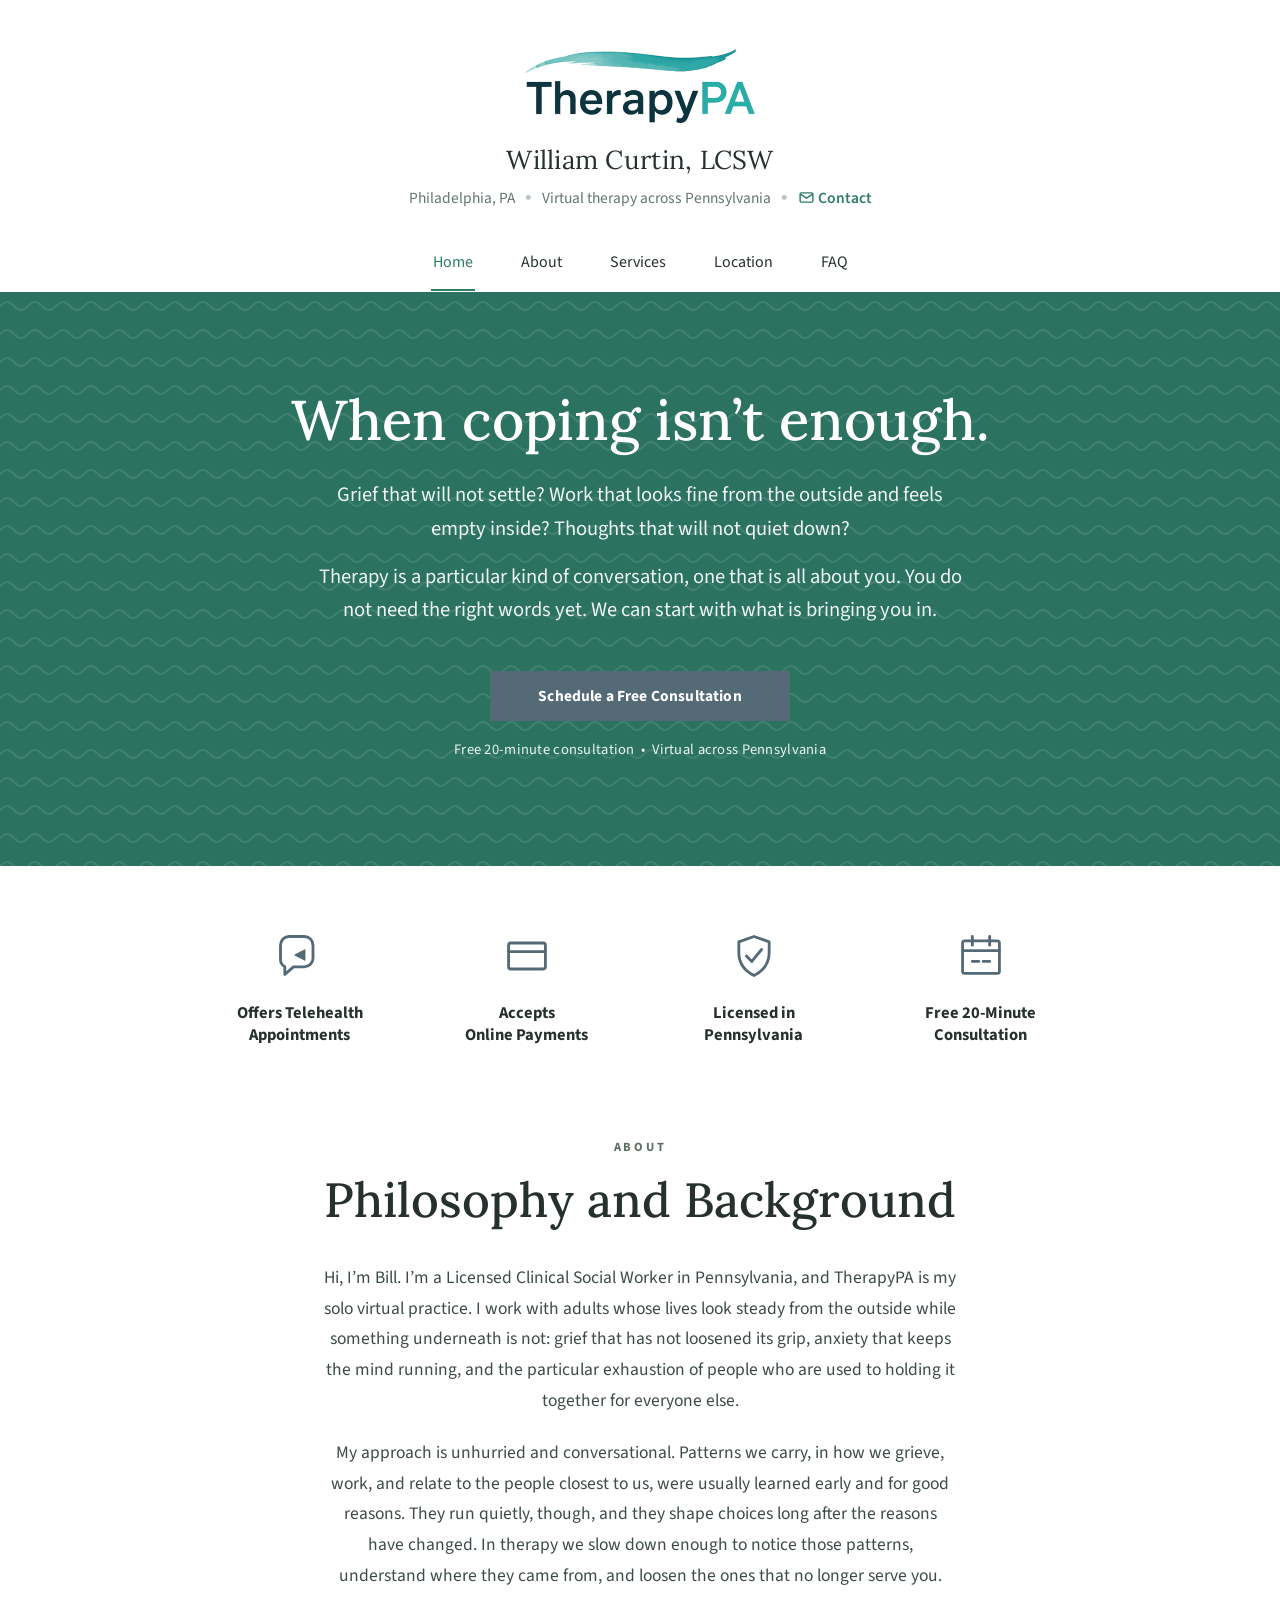
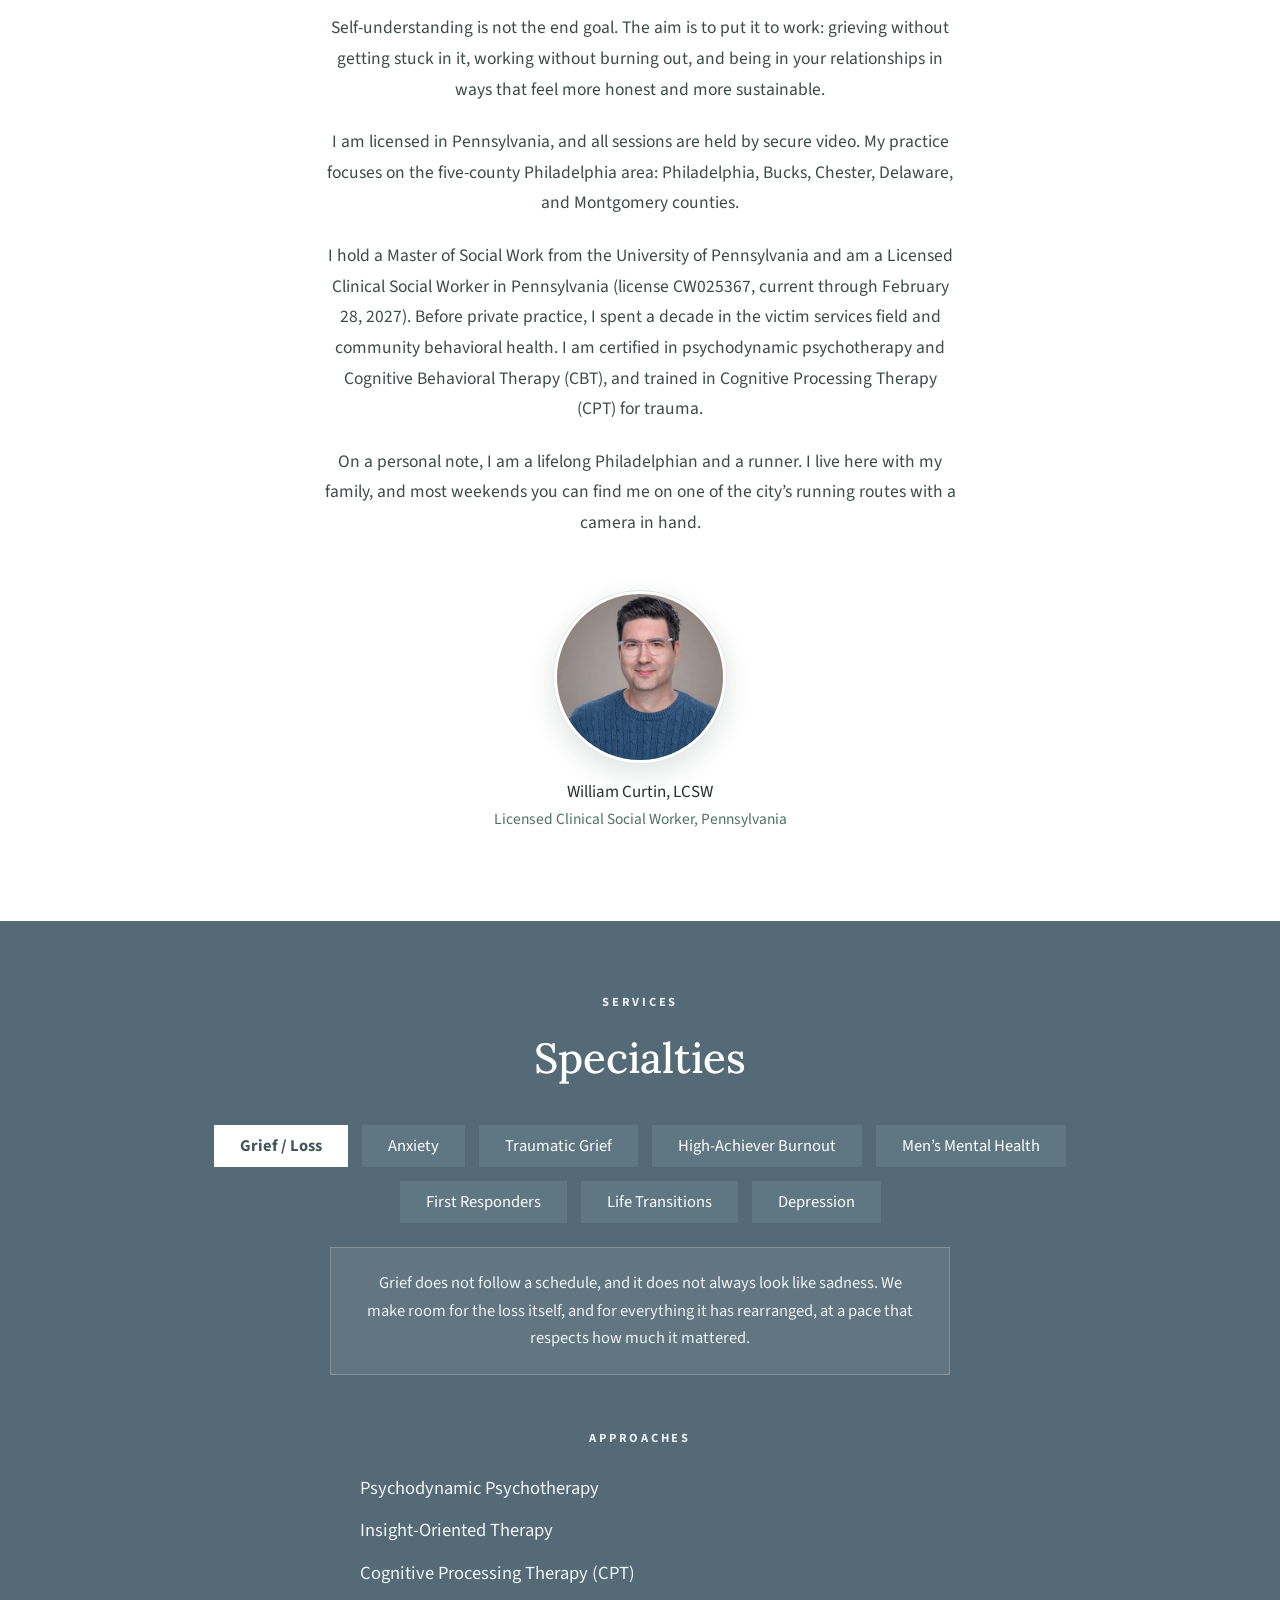
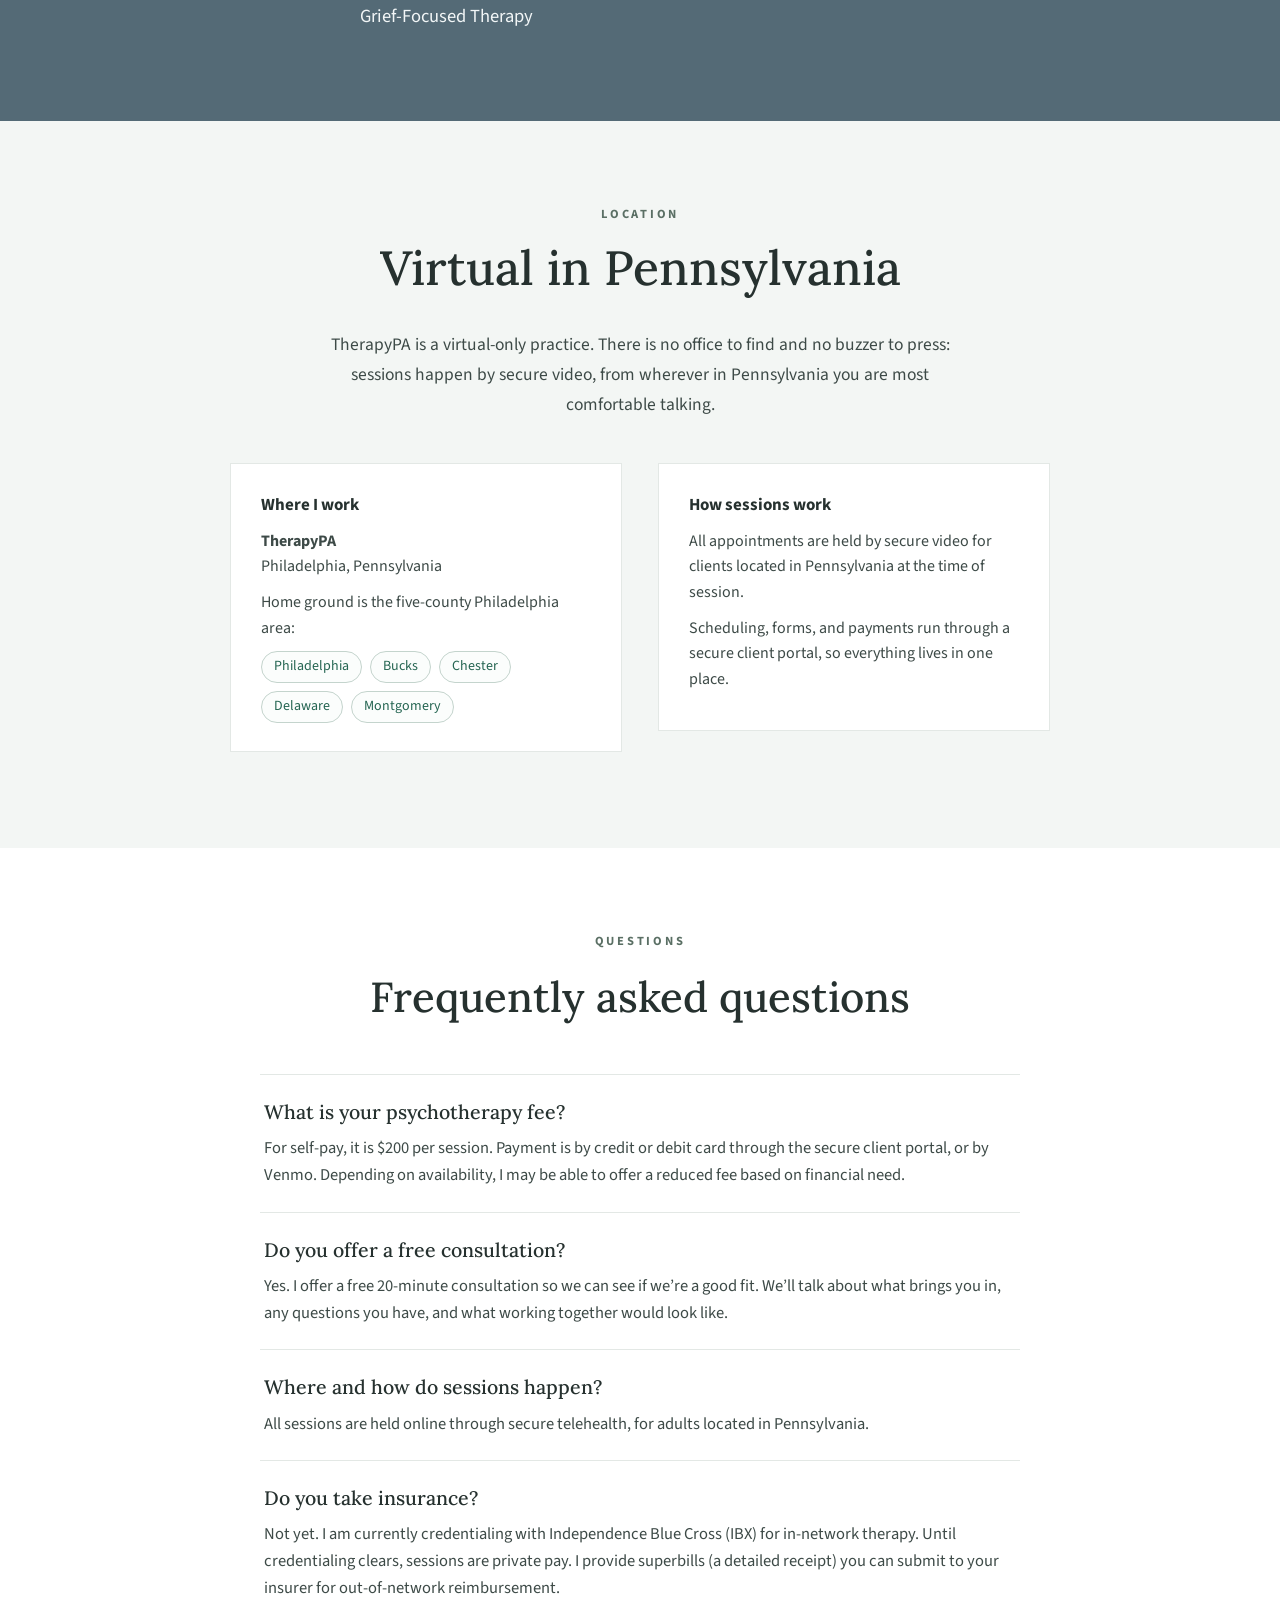
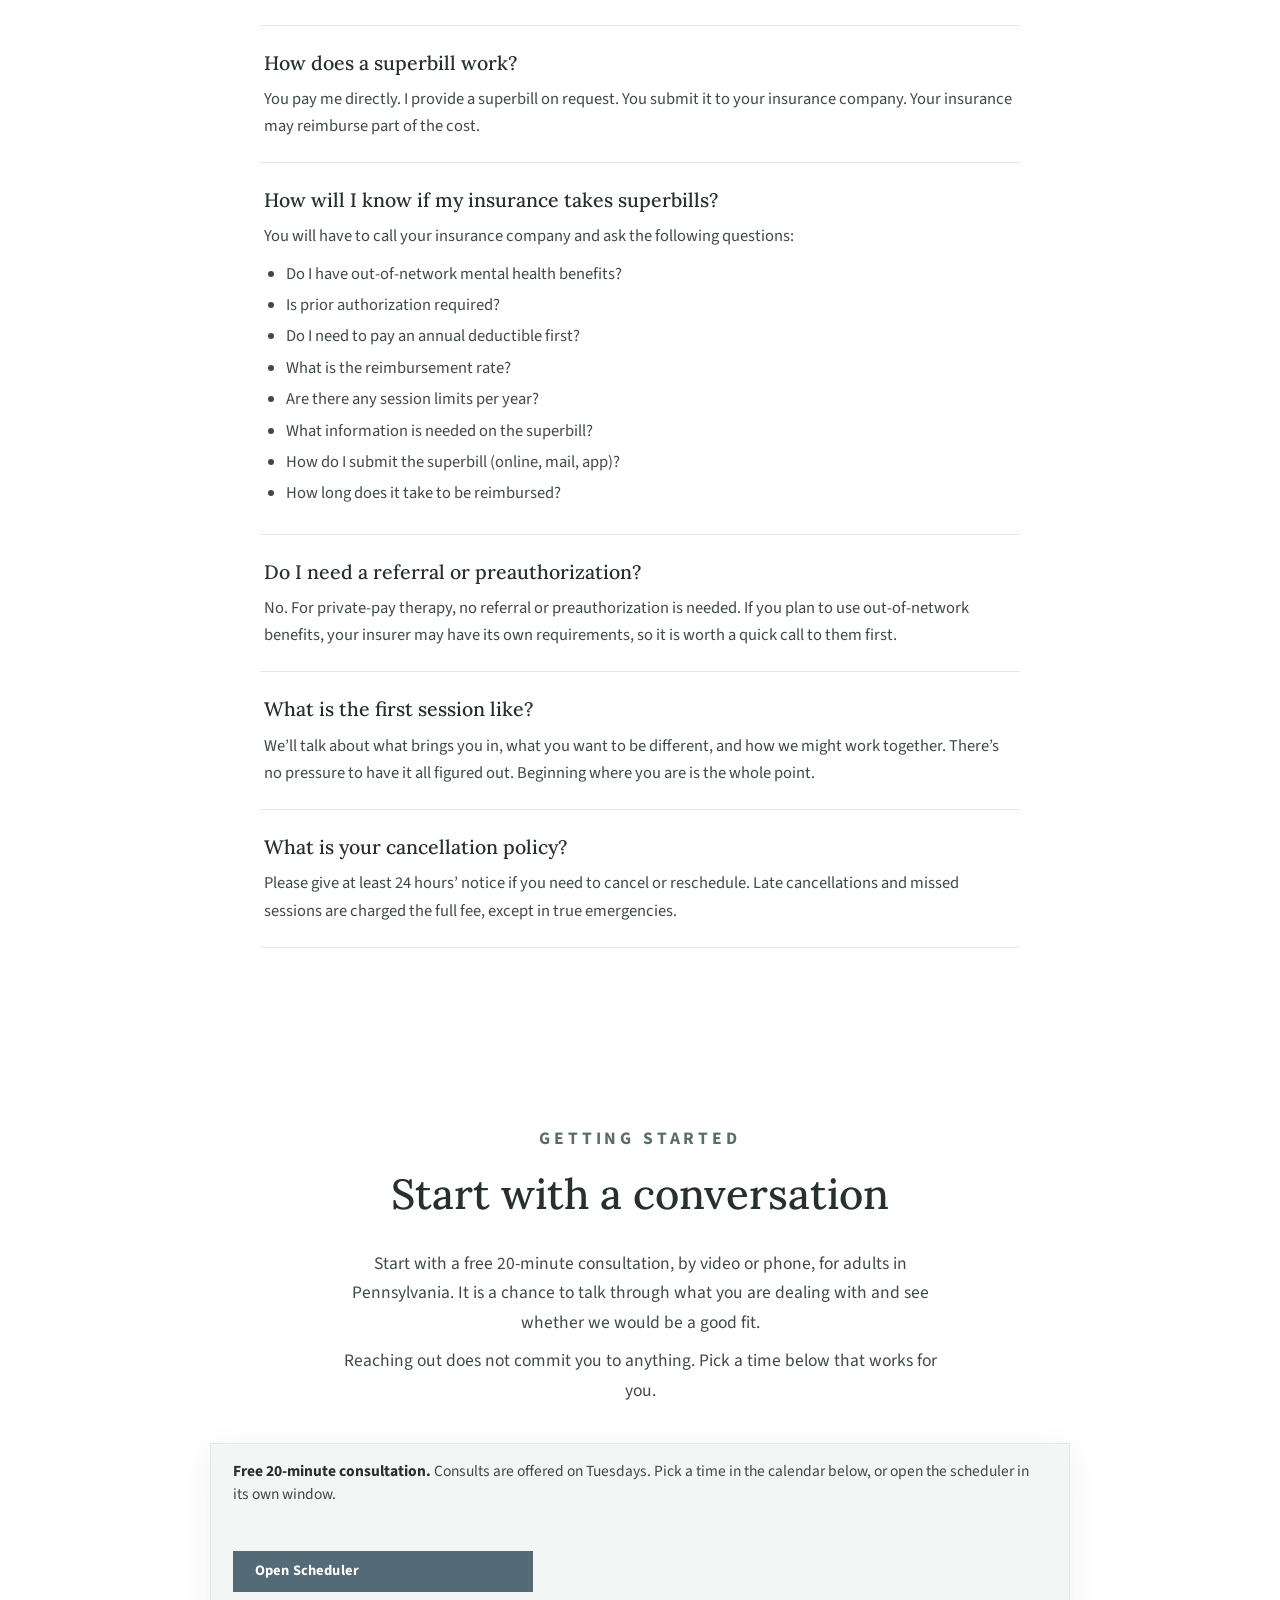
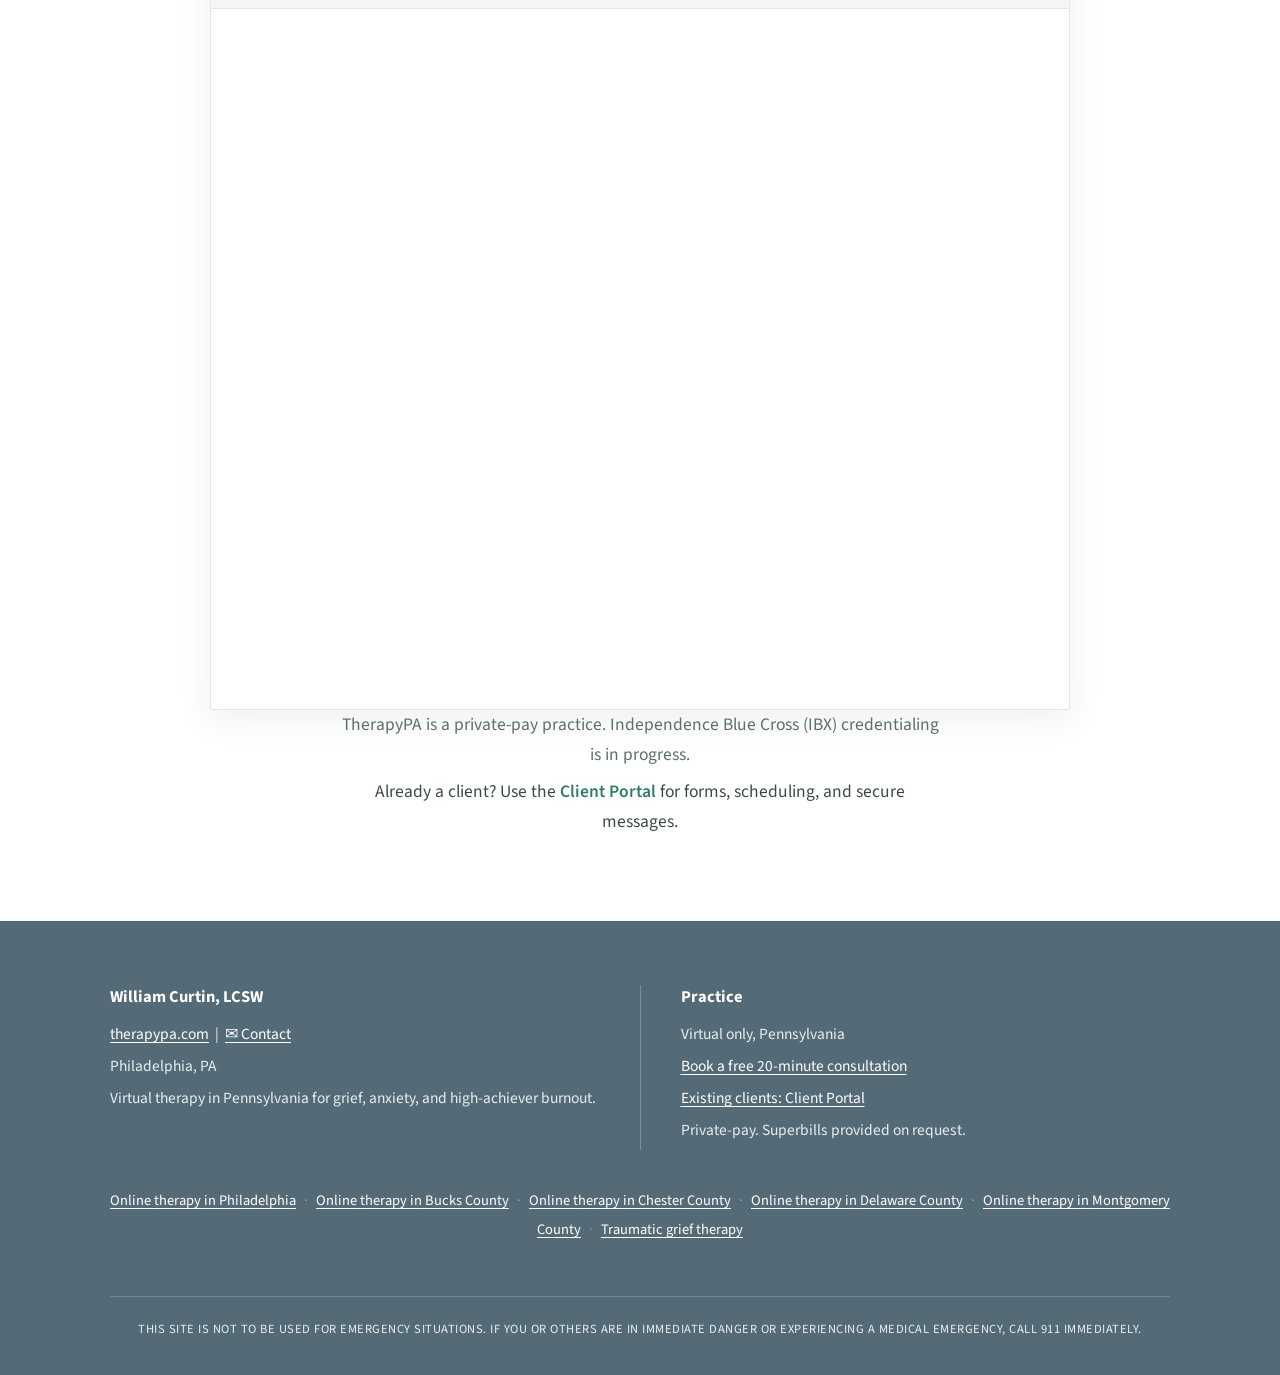
==== commit d075815b: "Homepage: add Client Portal links (footer + Start section) to Sessions Health portal" ====
--- a/index.html
+++ b/index.html
@@ -177,6 +177,8 @@
   .approaches .label{text-align:center}
   .faq-item ul{margin:10px 0 0;padding-left:22px}
   .faq-item li{font-size:16.5px;line-height:1.6;margin:5px 0}
+  .portal-note{margin:26px auto 0;font-size:15px;color:var(--body)}
+  .portal-note a{font-weight:600}
   .foot-links{max-width:1060px;margin:36px auto 0;text-align:center;font-size:14.5px;line-height:2}
   .foot-links .sep{color:rgba(255,255,255,.4);margin:0 8px}
   @media(max-width:700px){nav.main ul{gap:16px;flex-wrap:wrap}nav.main a{font-size:15px;padding:8px 2px 10px}}
@@ -516,6 +518,7 @@
   </div>
 
   <p class="ibx-note">TherapyPA is a private-pay practice. Independence Blue Cross (IBX) credentialing is in progress.</p>
+  <p class="portal-note">Already a client? Use the <a href="https://therapypa.sessionshealth.com" target="_blank" rel="noopener">Client Portal</a> for forms, scheduling, and secure messages.</p>
 </section>
 </main>
 
@@ -532,6 +535,7 @@
       <h4>Practice</h4>
       <p>Virtual only, Pennsylvania</p>
       <p><a href="#start">Book a free 20-minute consultation</a></p>
+      <p><a href="https://therapypa.sessionshealth.com" target="_blank" rel="noopener">Existing clients: Client Portal</a></p>
       <p>Private-pay. Superbills provided on request.</p>
     </div>
   </div>
